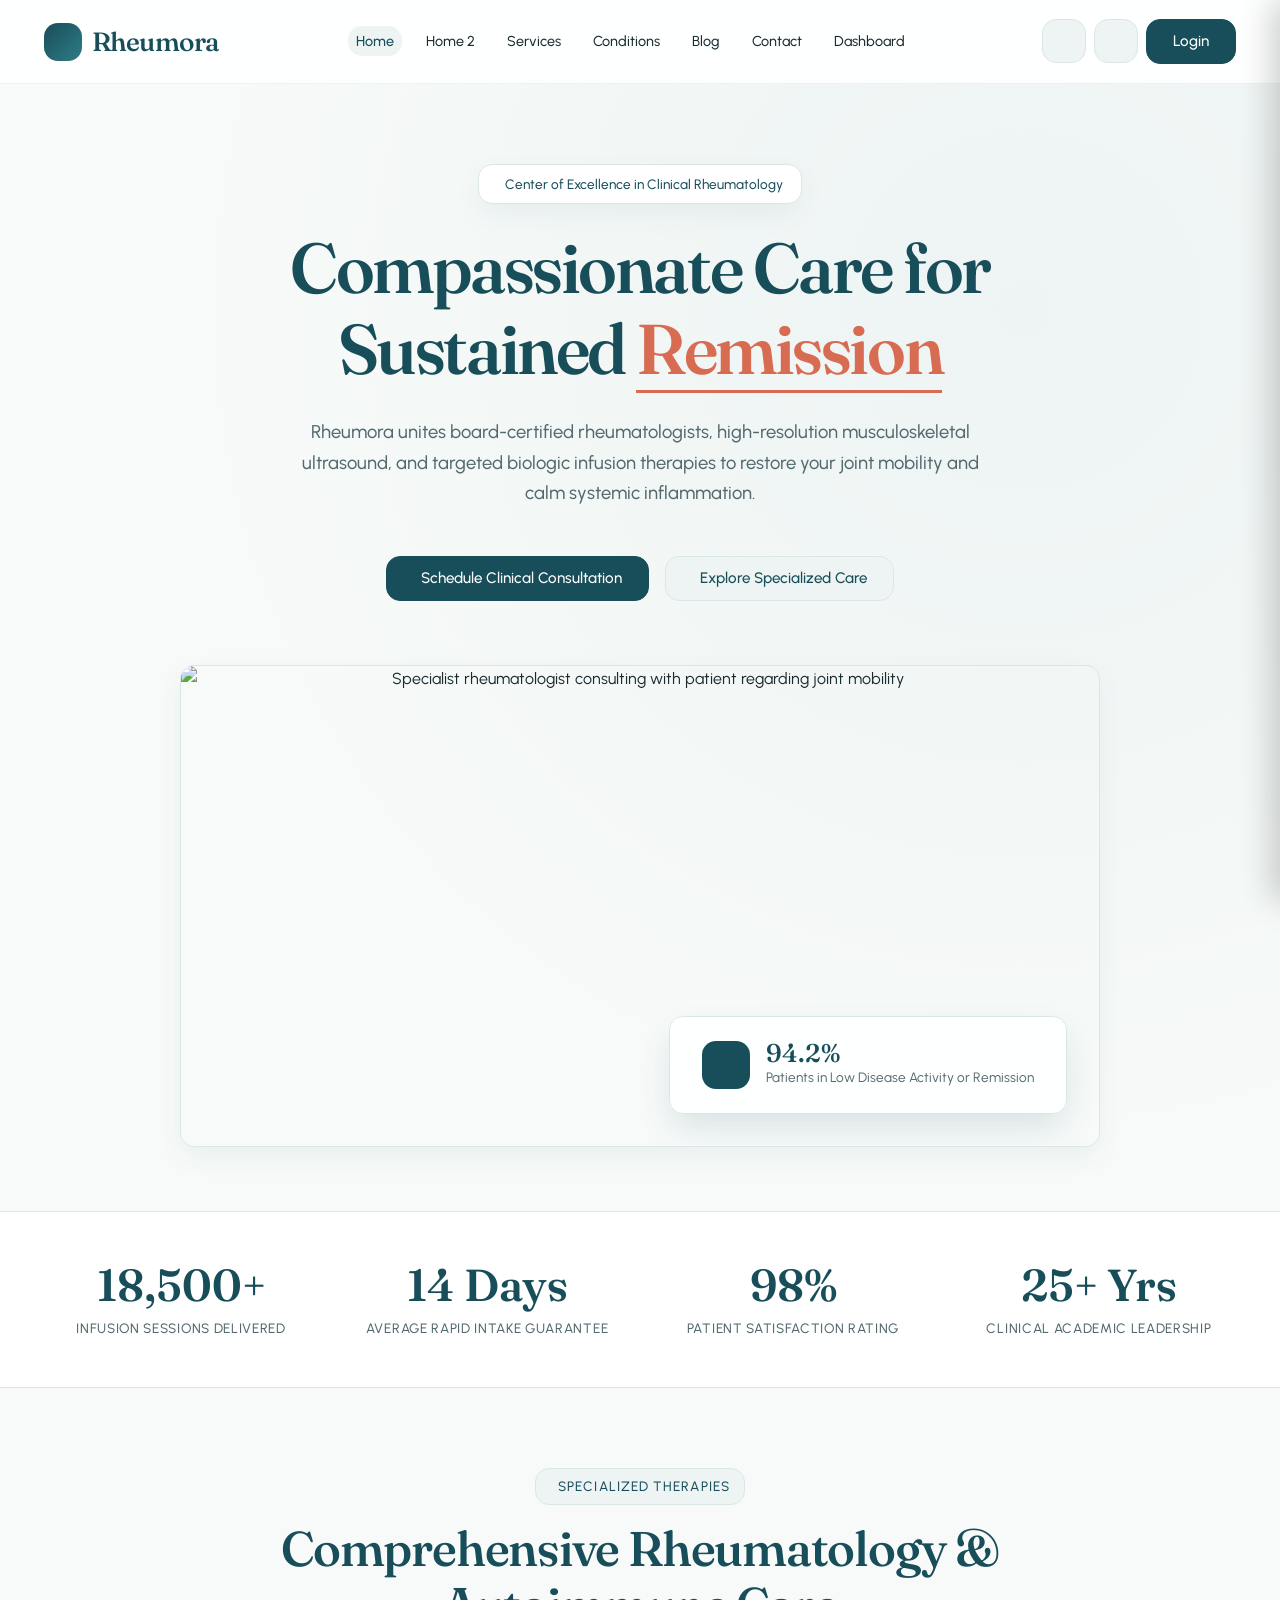
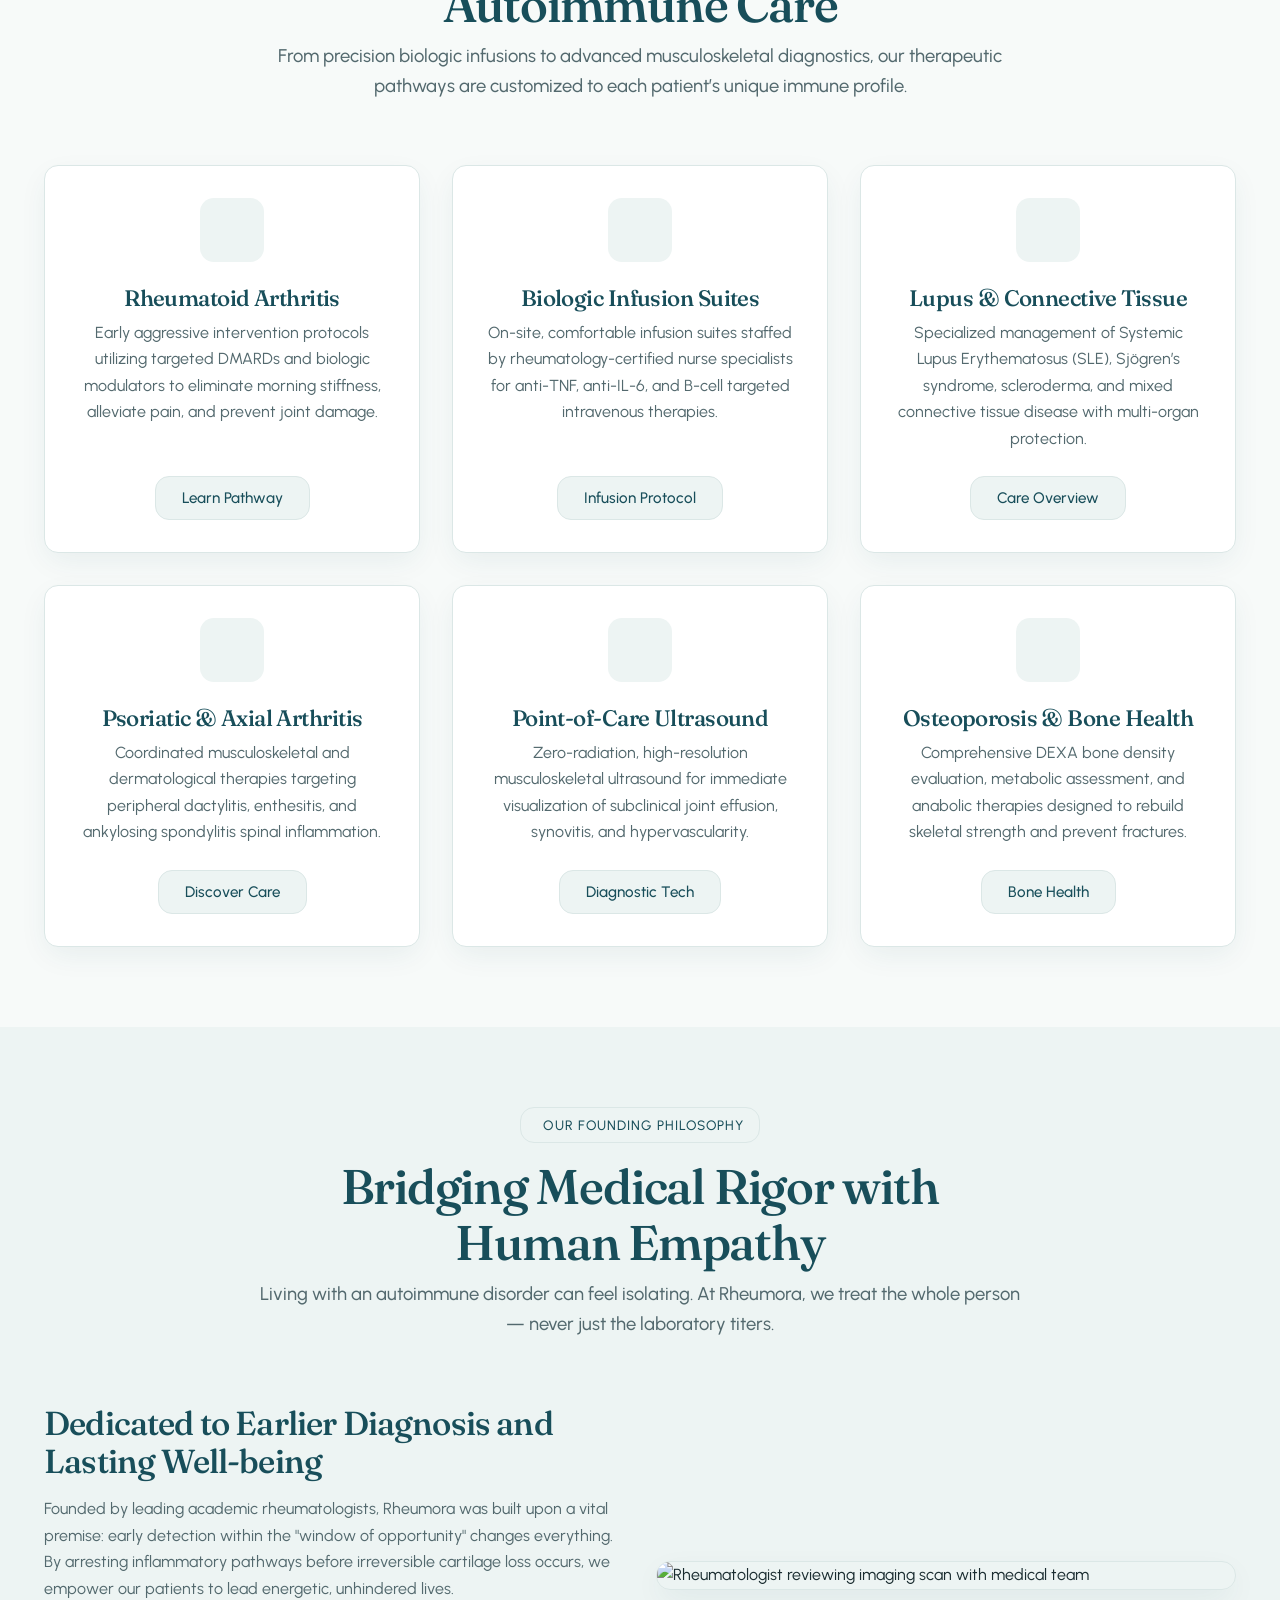
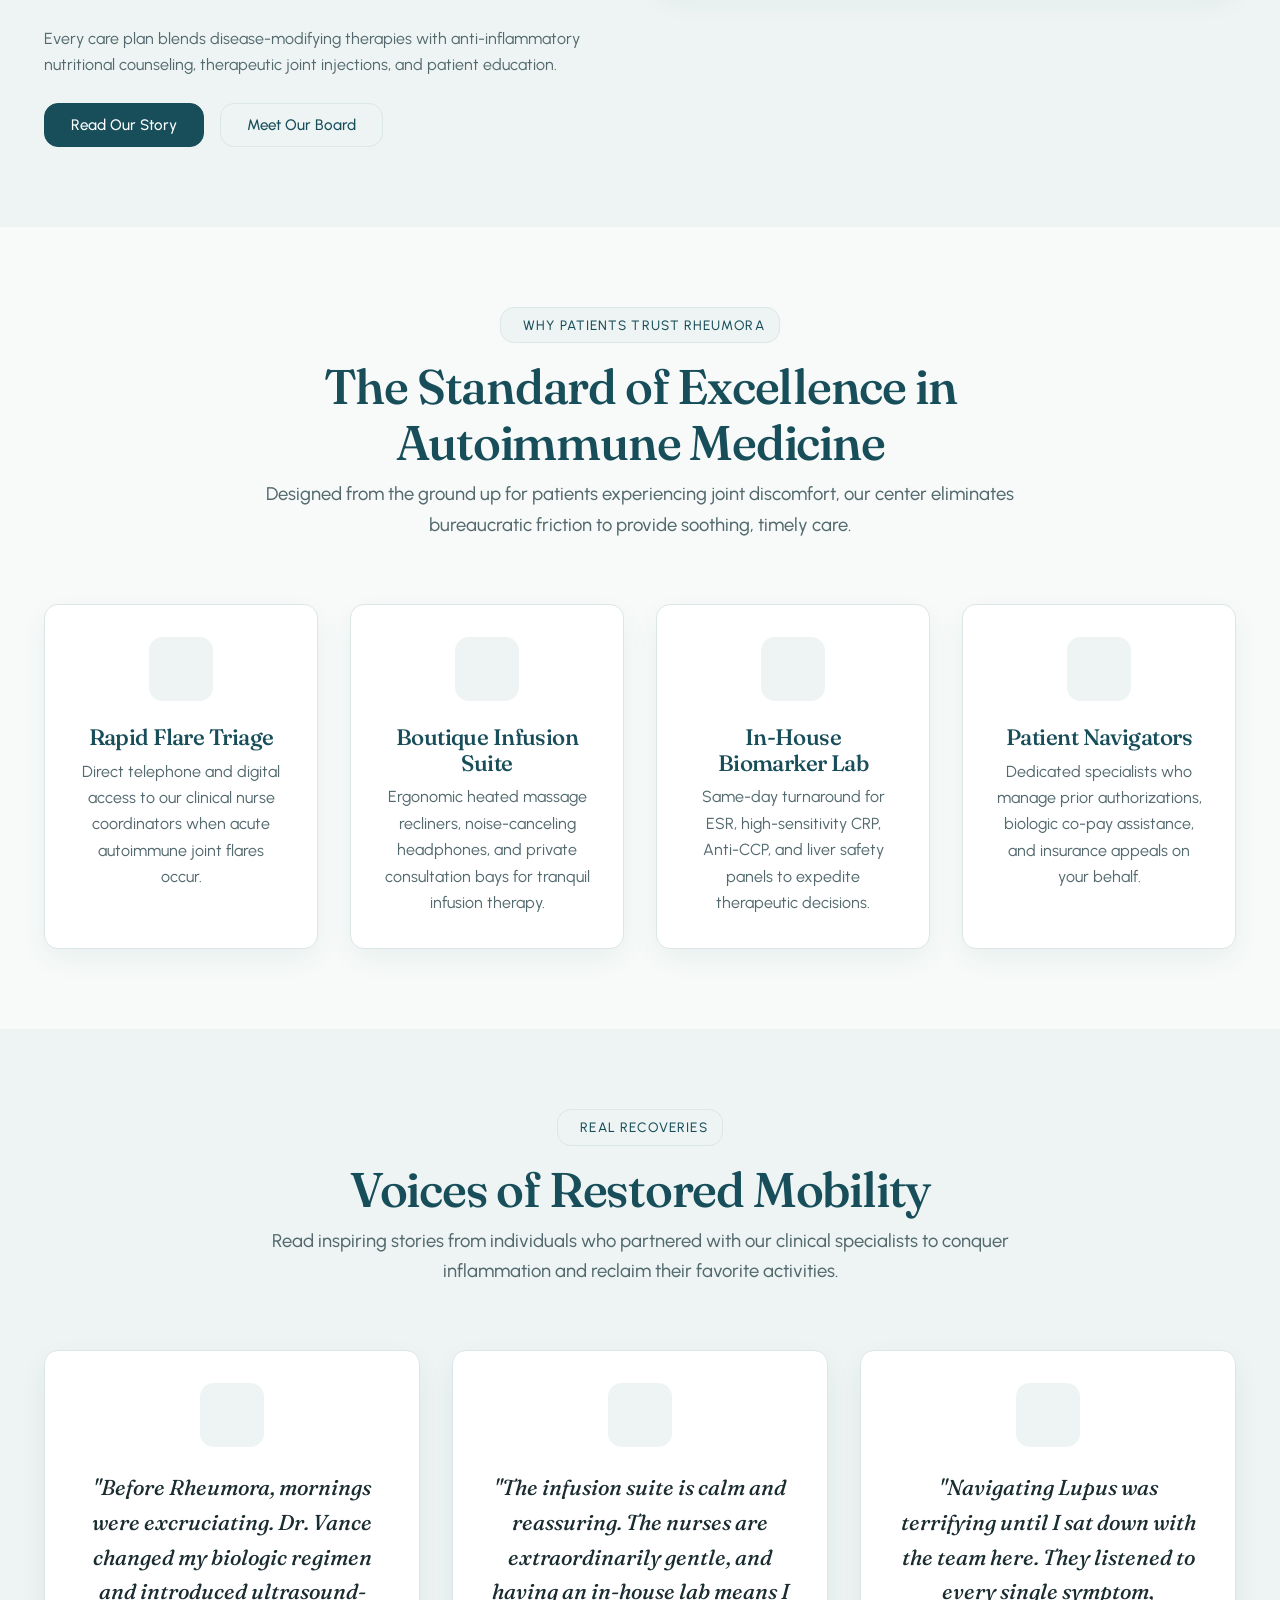
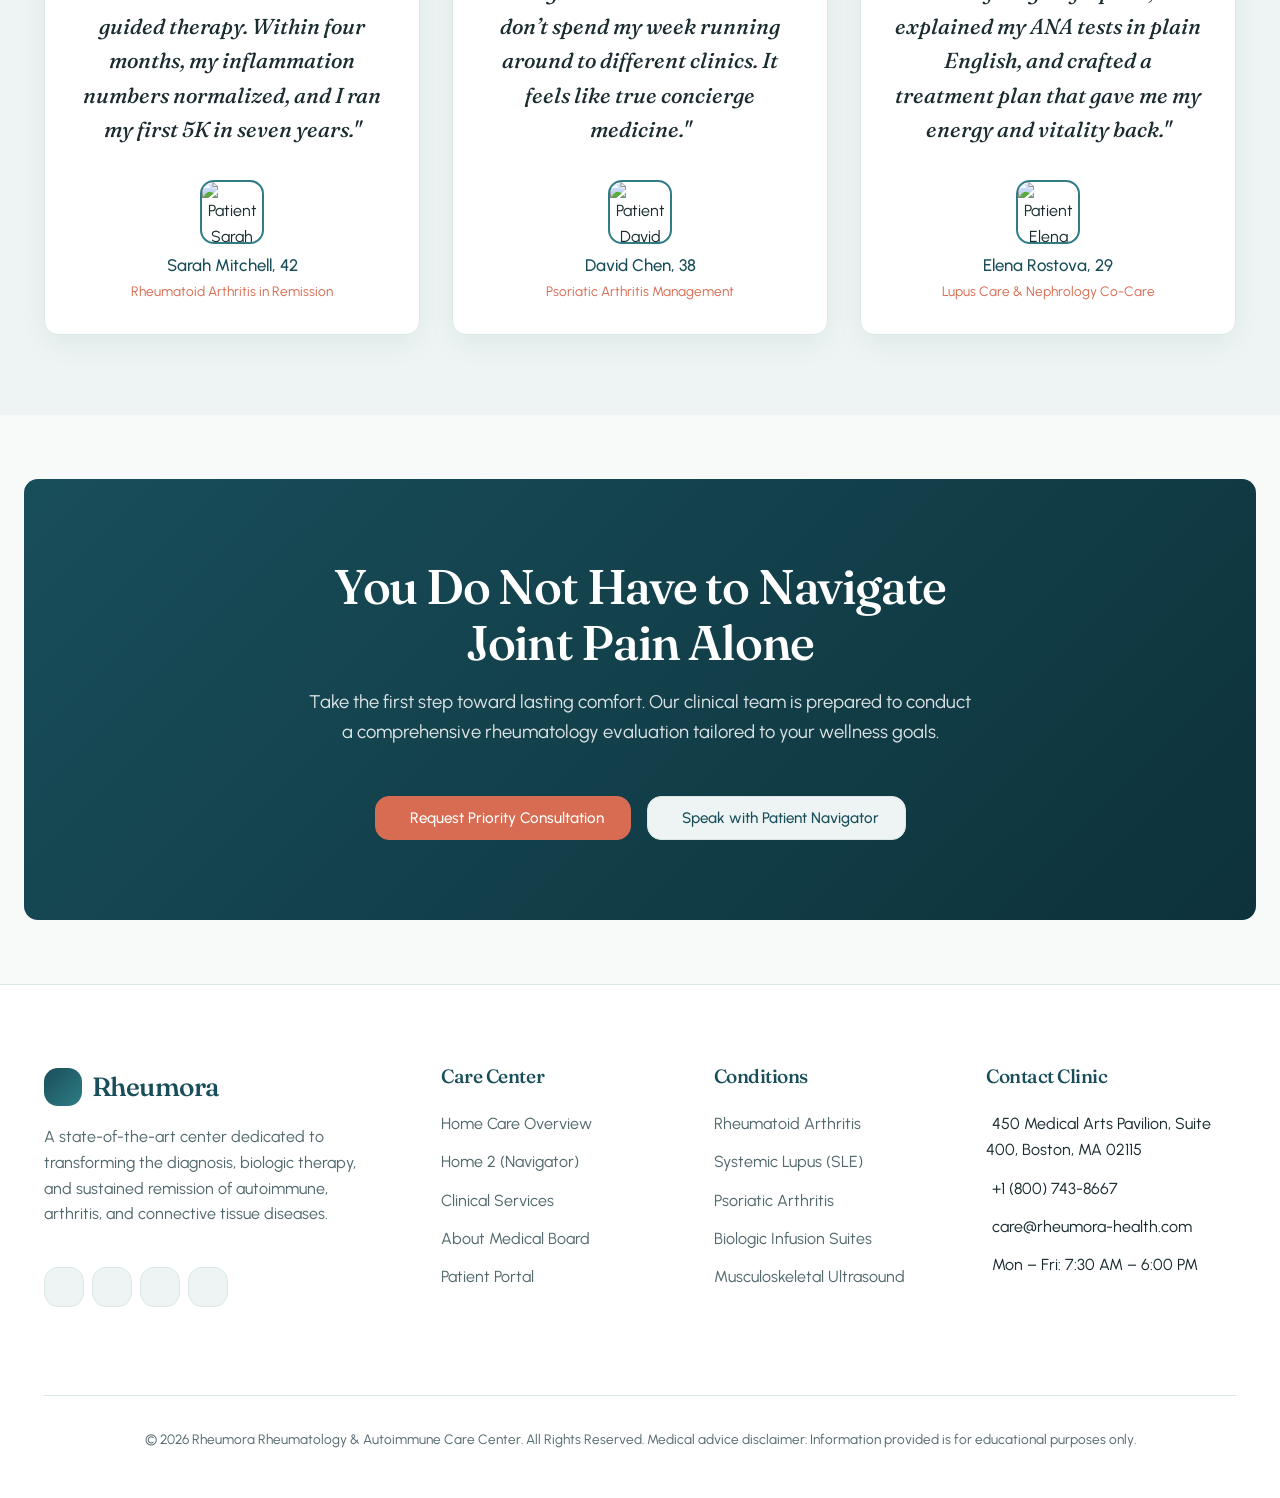
==== index.html @ 8ddf69ea "feat: complete Rheumora Rheumatology & Autoimmune Care Center healthcare website with responsive des" ====
<!DOCTYPE html>
<html lang="en" dir="ltr">
<head>
  <meta charset="UTF-8">
  <meta name="viewport" content="width=device-width, initial-scale=1.0">
  <title>Rheumora — Rheumatology & Autoimmune Care Center</title>
  <meta name="description" content="Rheumora is a premier Rheumatology and Autoimmune Care Center delivering state-of-the-art biologic therapies, early arthritis diagnostics, and compassionate patient care.">
  
  <!-- Favicon / Brand Symbol -->
  <link rel="icon" type="image/svg+xml" href="data:image/svg+xml,<svg xmlns='http://www.w3.org/2000/svg' viewBox='0 0 24 24' fill='%23184e5a'><path d='M12 2a10 10 0 1 0 10 10A10 10 0 0 0 12 2zm1 14h-2v-3H8v-2h3V8h2v3h3v2h-3z'/></svg>">

  <!-- Phosphor Icons CDN -->
  <link rel="stylesheet" href="https://unpkg.com/@phosphor-icons/web@2.1.1/src/regular/style.css">

  <!-- Core Stylesheet & RTL Stylesheet -->
  <link rel="stylesheet" href="assets/css/style.css">
  <link rel="stylesheet" href="assets/css/rtl.css">

  <!-- JSON-LD Structured Data for Healthcare Clinic -->
  <script type="application/ld+json">
  {
    "@context": "https://schema.org",
    "@type": "MedicalClinic",
    "name": "Rheumora Rheumatology & Autoimmune Care Center",
    "image": "https://images.unsplash.com/photo-1519494026892-80bbd2d6fd0d?auto=format&fit=crop&w=1200&q=80",
    "medicalSpecialty": "Rheumatology",
    "description": "Specialized clinical diagnosis and targeted biologic treatments for rheumatoid arthritis, lupus, spondyloarthritis, and autoimmune connective tissue disorders.",
    "telephone": "+1-800-743-8667",
    "address": {
      "@type": "PostalAddress",
      "streetAddress": "450 Medical Arts Pavilion, Suite 400",
      "addressLocality": "Boston",
      "addressRegion": "MA",
      "postalCode": "02115",
      "addressCountry": "US"
    }
  }
  </script>
</head>
<body>

  <!-- ========================================================================
       SITE HEADER / NAVBAR (Step 4 & Step 6)
       > 1024px: Full horizontal navbar | ≤ 1024px: Hamburger + Slide Drawer
       ======================================================================== -->
  <header class="site-header" id="siteHeader">
    <div class="header-container">
      
      <!-- Brand Logo Left -->
      <a href="index.html" class="logo" aria-label="Rheumora Homepage">
        <span class="logo-symbol"><i class="ph ph-heartbeat"></i></span>
        <span>Rheumora</span>
      </a>

      <!-- Desktop Nav Menu (> 1024px) -->
      <nav aria-label="Main Navigation">
        <ul class="nav-menu">
          <li><a href="index.html" class="nav-link active">Home</a></li>
          <li><a href="home2.html" class="nav-link">Home 2</a></li>
          <li><a href="services.html" class="nav-link">Services</a></li>
          <li><a href="services.html#conditions" class="nav-link">Conditions</a></li>
          <li><a href="blog.html" class="nav-link">Blog</a></li>
          <li><a href="contact.html" class="nav-link">Contact</a></li>
          <li><a href="dashboard.html" class="nav-link">Dashboard</a></li>
        </ul>
      </nav>

      <!-- Header Actions Right -->
      <div class="header-actions">
        <!-- RTL Toggle Button (Icon Only: ⇆) -->
        <button type="button" class="btn-icon-square rtl-toggle-btn" aria-label="Toggle text direction" title="Toggle RTL layout">
          <i class="ph ph-arrows-left-right"></i>
        </button>

        <!-- Theme Toggle Button (Desktop: visible in header) -->
        <button type="button" class="btn-icon-square theme-toggle-btn" id="desktopThemeToggle" aria-label="Switch theme mode" title="Toggle Dark/Light mode">
          <i class="ph ph-moon"></i>
        </button>

        <!-- Login Button (Step 4: labeled exactly "Login") -->
        <a href="login.html" class="btn btn-primary">Login</a>

        <!-- Hamburger Trigger (Shown at ≤ 1024px) -->
        <button type="button" class="hamburger-btn" id="hamburgerBtn" aria-label="Open mobile navigation menu">
          <i class="ph ph-list"></i>
        </button>
      </div>

    </div>
  </header>

  <!-- Mobile Drawer Backdrop -->
  <div class="drawer-backdrop" id="drawerBackdrop" aria-hidden="true"></div>

  <!-- Mobile Slide Drawer (≤ 1024px) -->
  <aside class="mobile-drawer" id="mobileDrawer" aria-label="Mobile Navigation">
    <div class="drawer-header">
      <a href="index.html" class="logo">
        <span class="logo-symbol"><i class="ph ph-heartbeat"></i></span>
        <span>Rheumora</span>
      </a>
      <button type="button" class="drawer-close-btn" id="drawerCloseBtn" aria-label="Close menu">
        <i class="ph ph-x"></i>
      </button>
    </div>

    <ul class="drawer-nav">
      <li><a href="index.html" class="drawer-link active"><i class="ph ph-house" style="margin-inline-end: 10px;"></i> Home</a></li>
      <li><a href="home2.html" class="drawer-link"><i class="ph ph-browsers" style="margin-inline-end: 10px;"></i> Home 2</a></li>
      <li><a href="services.html" class="drawer-link"><i class="ph ph-first-aid" style="margin-inline-end: 10px;"></i> Services</a></li>
      <li><a href="about.html" class="drawer-link"><i class="ph ph-info" style="margin-inline-end: 10px;"></i> About Us</a></li>
      <li><a href="services.html#conditions" class="drawer-link"><i class="ph ph-dna" style="margin-inline-end: 10px;"></i> Conditions</a></li>
      <li><a href="blog.html" class="drawer-link"><i class="ph ph-article" style="margin-inline-end: 10px;"></i> Blog</a></li>
      <li><a href="contact.html" class="drawer-link"><i class="ph ph-envelope-simple" style="margin-inline-end: 10px;"></i> Contact</a></li>
      <li><a href="dashboard.html" class="drawer-link"><i class="ph ph-user-circle" style="margin-inline-end: 10px;"></i> Dashboard</a></li>
    </ul>

    <div class="drawer-actions">
      <div class="drawer-utility-row">
        <!-- RTL Toggle inside drawer -->
        <button type="button" class="btn-icon-square rtl-toggle-btn" aria-label="Toggle text direction">
          <i class="ph ph-arrows-left-right"></i>
        </button>

        <!-- Theme Toggle inside drawer (Step 6) -->
        <button type="button" class="btn-icon-square theme-toggle-btn" aria-label="Switch theme mode">
          <i class="ph ph-moon"></i>
        </button>
      </div>

      <a href="login.html" class="btn btn-primary" style="width: 100%;">Login</a>
    </div>
  </aside>

  <!-- ========================================================================
       MAIN CONTENT
       ======================================================================== -->
  <main id="mainContent">

    <!-- 1. HERO SECTION (Step 11: Typewriter Animation & Staggered Reveal) -->
    <section class="hero" id="homeHero">
      <div class="container">
        <div class="hero-content">
          
          <div class="hero-badge">
            <i class="ph ph-shield-plus"></i>
            <span>Center of Excellence in Clinical Rheumatology</span>
          </div>

          <h1 class="hero-title">
            Compassionate Care for Sustained <span class="typewriter-word">Remission</span>
          </h1>

          <p class="hero-lead">
            Rheumora unites board-certified rheumatologists, high-resolution musculoskeletal ultrasound, and targeted biologic infusion therapies to restore your joint mobility and calm systemic inflammation.
          </p>

          <div class="hero-actions">
            <a href="contact.html" class="btn btn-primary">
              <i class="ph ph-calendar-check"></i> Schedule Clinical Consultation
            </a>
            <a href="services.html" class="btn btn-secondary">
              <i class="ph ph-stethoscope"></i> Explore Specialized Care
            </a>
          </div>

          <!-- Hero Image with Floating Stat Badge -->
          <div class="hero-image-wrapper">
            <img src="https://images.unsplash.com/photo-1629909613654-28e377c37b09?auto=format&fit=crop&w=1200&q=80" alt="Specialist rheumatologist consulting with patient regarding joint mobility" loading="eager">
            
            <div class="floating-stat-card">
              <div class="stat-icon"><i class="ph ph-sparkle"></i></div>
              <div>
                <div class="stat-number">94.2%</div>
                <div class="stat-label">Patients in Low Disease Activity or Remission</div>
              </div>
            </div>
          </div>

        </div>
      </div>
    </section>

    <!-- STATS STRIP -->
    <section class="stats-strip" aria-label="Clinical Statistics">
      <div class="container">
        <div class="stats-grid">
          <div class="stat-item">
            <span class="stat-item-num">18,500+</span>
            <span class="stat-item-label">Infusion Sessions Delivered</span>
          </div>
          <div class="stat-item">
            <span class="stat-item-num">14 Days</span>
            <span class="stat-item-label">Average Rapid Intake Guarantee</span>
          </div>
          <div class="stat-item">
            <span class="stat-item-num">98%</span>
            <span class="stat-item-label">Patient Satisfaction Rating</span>
          </div>
          <div class="stat-item">
            <span class="stat-item-num">25+ Yrs</span>
            <span class="stat-item-label">Clinical Academic Leadership</span>
          </div>
        </div>
      </div>
    </section>

    <!-- 2. SERVICES SECTION (Card Grid - Step 3 & Step 9.1) -->
    <section class="section" id="careSpecialties">
      <div class="container">
        
        <div class="section-header">
          <span class="section-badge"><i class="ph ph-stethoscope"></i> Specialized Therapies</span>
          <h2 class="section-title">Comprehensive Rheumatology & Autoimmune Care</h2>
          <p class="section-subtitle">
            From precision biologic infusions to advanced musculoskeletal diagnostics, our therapeutic pathways are customized to each patient’s unique immune profile.
          </p>
        </div>

        <div class="grid grid-3">
          
          <!-- Card 1 -->
          <article class="service-card">
            <div class="card-icon"><i class="ph ph-hand-heart"></i></div>
            <h3 class="card-title">Rheumatoid Arthritis</h3>
            <p class="card-text">
              Early aggressive intervention protocols utilizing targeted DMARDs and biologic modulators to eliminate morning stiffness, alleviate pain, and prevent joint damage.
            </p>
            <a href="services.html#ra" class="btn btn-secondary">Learn Pathway</a>
          </article>

          <!-- Card 2 -->
          <article class="service-card">
            <div class="card-icon"><i class="ph ph-drop"></i></div>
            <h3 class="card-title">Biologic Infusion Suites</h3>
            <p class="card-text">
              On-site, comfortable infusion suites staffed by rheumatology-certified nurse specialists for anti-TNF, anti-IL-6, and B-cell targeted intravenous therapies.
            </p>
            <a href="services.html#infusion" class="btn btn-secondary">Infusion Protocol</a>
          </article>

          <!-- Card 3 -->
          <article class="service-card">
            <div class="card-icon"><i class="ph ph-butterfly"></i></div>
            <h3 class="card-title">Lupus & Connective Tissue</h3>
            <p class="card-text">
              Specialized management of Systemic Lupus Erythematosus (SLE), Sjögren’s syndrome, scleroderma, and mixed connective tissue disease with multi-organ protection.
            </p>
            <a href="services.html#lupus" class="btn btn-secondary">Care Overview</a>
          </article>

          <!-- Card 4 -->
          <article class="service-card">
            <div class="card-icon"><i class="ph ph-path"></i></div>
            <h3 class="card-title">Psoriatic & Axial Arthritis</h3>
            <p class="card-text">
              Coordinated musculoskeletal and dermatological therapies targeting peripheral dactylitis, enthesitis, and ankylosing spondylitis spinal inflammation.
            </p>
            <a href="services.html#psa" class="btn btn-secondary">Discover Care</a>
          </article>

          <!-- Card 5 -->
          <article class="service-card">
            <div class="card-icon"><i class="ph ph-activity"></i></div>
            <h3 class="card-title">Point-of-Care Ultrasound</h3>
            <p class="card-text">
              Zero-radiation, high-resolution musculoskeletal ultrasound for immediate visualization of subclinical joint effusion, synovitis, and hypervascularity.
            </p>
            <a href="services.html#ultrasound" class="btn btn-secondary">Diagnostic Tech</a>
          </article>

          <!-- Card 6 -->
          <article class="service-card">
            <div class="card-icon"><i class="ph ph-shield-check"></i></div>
            <h3 class="card-title">Osteoporosis & Bone Health</h3>
            <p class="card-text">
              Comprehensive DEXA bone density evaluation, metabolic assessment, and anabolic therapies designed to rebuild skeletal strength and prevent fractures.
            </p>
            <a href="services.html#osteoporosis" class="btn btn-secondary">Bone Health</a>
          </article>

        </div>

      </div>
    </section>

    <!-- 3. ABOUT SECTION (Story + Visuals) -->
    <section class="section section-alt" id="centerStory">
      <div class="container">
        
        <div class="section-header">
          <span class="section-badge"><i class="ph ph-buildings"></i> Our Founding Philosophy</span>
          <h2 class="section-title">Bridging Medical Rigor with Human Empathy</h2>
          <p class="section-subtitle">
            Living with an autoimmune disorder can feel isolating. At Rheumora, we treat the whole person — never just the laboratory titers.
          </p>
        </div>

        <div class="grid grid-2" style="align-items: center;">
          <div class="story-text-col">
            <h3 style="margin-bottom: 16px;">Dedicated to Earlier Diagnosis and Lasting Well-being</h3>
            <p>
              Founded by leading academic rheumatologists, Rheumora was built upon a vital premise: early detection within the "window of opportunity" changes everything. By arresting inflammatory pathways before irreversible cartilage loss occurs, we empower our patients to lead energetic, unhindered lives.
            </p>
            <p>
              Every care plan blends disease-modifying therapies with anti-inflammatory nutritional counseling, therapeutic joint injections, and patient education.
            </p>

            <div class="story-actions" style="display: flex; gap: 16px; margin-top: 24px; flex-wrap: wrap;">
              <a href="about.html" class="btn btn-primary">Read Our Story</a>
              <a href="contact.html" class="btn btn-secondary">Meet Our Board</a>
            </div>
          </div>

          <div style="border-radius: var(--radius-global); overflow: hidden; box-shadow: var(--shadow-global); border: 1px solid var(--color-border);">
            <img src="https://images.unsplash.com/photo-1579684385127-1ef15d508118?auto=format&fit=crop&w=800&q=80" alt="Rheumatologist reviewing imaging scan with medical team" loading="lazy">
          </div>
        </div>

      </div>
    </section>

    <!-- 4. FEATURES & CLINICAL HIGHLIGHTS -->
    <section class="section" id="clinicalHighlights">
      <div class="container">
        
        <div class="section-header">
          <span class="section-badge"><i class="ph ph-check-circle"></i> Why Patients Trust Rheumora</span>
          <h2 class="section-title">The Standard of Excellence in Autoimmune Medicine</h2>
          <p class="section-subtitle">
            Designed from the ground up for patients experiencing joint discomfort, our center eliminates bureaucratic friction to provide soothing, timely care.
          </p>
        </div>

        <div class="grid grid-4">
          
          <div class="feature-card">
            <div class="card-icon"><i class="ph ph-clock-countdown"></i></div>
            <h3 class="card-title">Rapid Flare Triage</h3>
            <p class="card-text">Direct telephone and digital access to our clinical nurse coordinators when acute autoimmune joint flares occur.</p>
          </div>

          <div class="feature-card">
            <div class="card-icon"><i class="ph ph-armchair"></i></div>
            <h3 class="card-title">Boutique Infusion Suite</h3>
            <p class="card-text">Ergonomic heated massage recliners, noise-canceling headphones, and private consultation bays for tranquil infusion therapy.</p>
          </div>

          <div class="feature-card">
            <div class="card-icon"><i class="ph ph-flask"></i></div>
            <h3 class="card-title">In-House Biomarker Lab</h3>
            <p class="card-text">Same-day turnaround for ESR, high-sensitivity CRP, Anti-CCP, and liver safety panels to expedite therapeutic decisions.</p>
          </div>

          <div class="feature-card">
            <div class="card-icon"><i class="ph ph-users-three"></i></div>
            <h3 class="card-title">Patient Navigators</h3>
            <p class="card-text">Dedicated specialists who manage prior authorizations, biologic co-pay assistance, and insurance appeals on your behalf.</p>
          </div>

        </div>

      </div>
    </section>

    <!-- 5. TESTIMONIALS SECTION (Patient Remission Journeys) -->
    <section class="section section-alt" id="patientStories">
      <div class="container">
        
        <div class="section-header">
          <span class="section-badge"><i class="ph ph-chat-teardrop-text"></i> Real Recoveries</span>
          <h2 class="section-title">Voices of Restored Mobility</h2>
          <p class="section-subtitle">
            Read inspiring stories from individuals who partnered with our clinical specialists to conquer inflammation and reclaim their favorite activities.
          </p>
        </div>

        <div class="grid grid-3">
          
          <div class="testimonial-card">
            <div class="card-icon"><i class="ph ph-quotes"></i></div>
            <p class="testimonial-quote">
              "Before Rheumora, mornings were excruciating. Dr. Vance changed my biologic regimen and introduced ultrasound-guided therapy. Within four months, my inflammation numbers normalized, and I ran my first 5K in seven years."
            </p>
            <div class="testimonial-author">
              <img src="https://images.unsplash.com/photo-1544005313-94ddf0286df2?auto=format&fit=crop&w=150&q=80" alt="Patient Sarah Mitchell" class="testimonial-avatar" loading="lazy">
              <div class="testimonial-name">Sarah Mitchell, 42</div>
              <div class="testimonial-condition">Rheumatoid Arthritis in Remission</div>
            </div>
          </div>

          <div class="testimonial-card">
            <div class="card-icon"><i class="ph ph-quotes"></i></div>
            <p class="testimonial-quote">
              "The infusion suite is calm and reassuring. The nurses are extraordinarily gentle, and having an in-house lab means I don’t spend my week running around to different clinics. It feels like true concierge medicine."
            </p>
            <div class="testimonial-author">
              <img src="https://images.unsplash.com/photo-1507003211169-0a1dd7228f2d?auto=format&fit=crop&w=150&q=80" alt="Patient David Chen" class="testimonial-avatar" loading="lazy">
              <div class="testimonial-name">David Chen, 38</div>
              <div class="testimonial-condition">Psoriatic Arthritis Management</div>
            </div>
          </div>

          <div class="testimonial-card">
            <div class="card-icon"><i class="ph ph-quotes"></i></div>
            <p class="testimonial-quote">
              "Navigating Lupus was terrifying until I sat down with the team here. They listened to every single symptom, explained my ANA tests in plain English, and crafted a treatment plan that gave me my energy and vitality back."
            </p>
            <div class="testimonial-author">
              <img src="https://images.unsplash.com/photo-1573496359142-b8d87734a5a2?auto=format&fit=crop&w=150&q=80" alt="Patient Elena Rostova" class="testimonial-avatar" loading="lazy">
              <div class="testimonial-name">Elena Rostova, 29</div>
              <div class="testimonial-condition">Lupus Care & Nephrology Co-Care</div>
            </div>
          </div>

        </div>

      </div>
    </section>

    <!-- 6. FULL-WIDTH REASSURANCE CTA -->
    <section class="cta-section">
      <div class="cta-content">
        <h2>You Do Not Have to Navigate Joint Pain Alone</h2>
        <p>
          Take the first step toward lasting comfort. Our clinical team is prepared to conduct a comprehensive rheumatology evaluation tailored to your wellness goals.
        </p>
        <div class="cta-actions">
          <a href="contact.html" class="btn btn-accent">
            <i class="ph ph-calendar-plus"></i> Request Priority Consultation
          </a>
          <a href="services.html" class="btn btn-secondary">
            <i class="ph ph-phone-call"></i> Speak with Patient Navigator
          </a>
        </div>
      </div>
    </section>

  </main>

  <!-- ========================================================================
       FOOTER (Step 10: Multi-column >1024px | Stacked 768-1024 | Center <768)
       ======================================================================== -->
  <footer class="site-footer" id="siteFooter">
    <div class="container">
      <div class="footer-grid">
        
        <!-- Col 1: Brand & Philosophy -->
        <div class="footer-col footer-brand">
          <a href="index.html" class="logo" style="margin-bottom: 16px;">
            <span class="logo-symbol"><i class="ph ph-heartbeat"></i></span>
            <span>Rheumora</span>
          </a>
          <p class="footer-desc">
            A state-of-the-art center dedicated to transforming the diagnosis, biologic therapy, and sustained remission of autoimmune, arthritis, and connective tissue diseases.
          </p>
          <div class="footer-social-row">
            <a href="https://linkedin.com" target="_blank" rel="noopener noreferrer" class="social-link" aria-label="LinkedIn"><i class="ph ph-linkedin-logo"></i></a>
            <a href="https://twitter.com" target="_blank" rel="noopener noreferrer" class="social-link" aria-label="Twitter"><i class="ph ph-twitter-logo"></i></a>
            <a href="https://facebook.com" target="_blank" rel="noopener noreferrer" class="social-link" aria-label="Facebook"><i class="ph ph-facebook-logo"></i></a>
            <a href="https://instagram.com" target="_blank" rel="noopener noreferrer" class="social-link" aria-label="Instagram"><i class="ph ph-instagram-logo"></i></a>
          </div>
        </div>

        <!-- Col 2: Navigation Links -->
        <div class="footer-col">
          <h4 class="footer-heading">Care Center</h4>
          <ul class="footer-links">
            <li><a href="index.html">Home Care Overview</a></li>
            <li><a href="home2.html">Home 2 (Navigator)</a></li>
            <li><a href="services.html">Clinical Services</a></li>
            <li><a href="about.html">About Medical Board</a></li>
            <li><a href="dashboard.html">Patient Portal</a></li>
          </ul>
        </div>

        <!-- Col 3: Clinical Specializations -->
        <div class="footer-col">
          <h4 class="footer-heading">Conditions</h4>
          <ul class="footer-links">
            <li><a href="services.html#ra">Rheumatoid Arthritis</a></li>
            <li><a href="services.html#lupus">Systemic Lupus (SLE)</a></li>
            <li><a href="services.html#psa">Psoriatic Arthritis</a></li>
            <li><a href="services.html#infusion">Biologic Infusion Suites</a></li>
            <li><a href="services.html#ultrasound">Musculoskeletal Ultrasound</a></li>
          </ul>
        </div>

        <!-- Col 4: Contact Details & Emergency -->
        <div class="footer-col">
          <h4 class="footer-heading">Contact Clinic</h4>
          <ul class="footer-links">
            <li><i class="ph ph-map-pin" style="margin-inline-end: 6px;"></i> 450 Medical Arts Pavilion, Suite 400, Boston, MA 02115</li>
            <li><i class="ph ph-phone" style="margin-inline-end: 6px;"></i> +1 (800) 743-8667</li>
            <li><i class="ph ph-envelope" style="margin-inline-end: 6px;"></i> care@rheumora-health.com</li>
            <li><i class="ph ph-clock" style="margin-inline-end: 6px;"></i> Mon – Fri: 7:30 AM – 6:00 PM</li>
          </ul>
        </div>

      </div>

      <div class="footer-bottom">
        <p class="footer-copyright">
          &copy; 2026 Rheumora Rheumatology & Autoimmune Care Center. All Rights Reserved. Medical advice disclaimer: Information provided is for educational purposes only.
        </p>
      </div>
    </div>
  </footer>

  <!-- Scripts -->
  <script src="assets/js/main.js"></script>
</body>
</html>
---- assets/css/style.css ----
/* ==========================================================================
   RHEUMORA — RHEUMATOLOGY & AUTOIMMUNE CARE CENTER
   Comprehensive Design System & Core Stylesheet
   ========================================================================== */

@import url('https://fonts.googleapis.com/css2?family=Fraunces:ital,opsz,wght@0,9..144,400;0,9..144,500;0,9..144,520;0,9..144,540;0,9..144,580;1,9..144,400&family=Urbanist:ital,wght@0,400;0,420;0,450;0,460;0,470;0,500;0,510;0,520;0,540;0,580;1,400&display=swap');

/* --------------------------------------------------------------------------
   1. DESIGN TOKENS & CSS VARIABLES
   -------------------------------------------------------------------------- */
:root {
  /* Three Main Brand Colors */
  --color-primary: #184e5a;      /* Deep Healing Teal / Slate */
  --color-secondary: #2f7c85;    /* Luminous Sea Sage */
  --color-accent: #d86c52;       /* Warm Radiant Amber / Coral */

  /* Neutral Surface & Typography Tokens (Light Theme) */
  --color-bg: #f7faf9;
  --color-surface: #ffffff;
  --color-surface-soft: #edf4f3;
  --color-text: #1a2c30;
  --color-text-muted: #53696e;
  --color-border: #dbe7e6;
  --color-border-light: #edf2f1;
  --color-card-bg: #ffffff;
  --color-header-bg: rgba(255, 255, 255, 0.88);
  --color-drawer-bg: #ffffff;
  --color-overlay: rgba(14, 38, 44, 0.45);
  
  /* Status Colors */
  --color-error: #c93b2b;
  --color-success: #2e8b57;
  --color-warning: #d9822b;
  --color-info: #2f7c85;

  /* Global Unit Scale & Shape */
  --radius-global: 14px;
  --shadow-global: 0 10px 30px -4px rgba(24, 78, 90, 0.08);
  --shadow-hover: 0 16px 36px -4px rgba(24, 78, 90, 0.14);
  --transition-smooth: all 0.3s cubic-bezier(0.16, 1, 0.3, 1);

  /* Typography Families */
  --font-heading: 'Fraunces', Georgia, serif;
  --font-body: 'Urbanist', -apple-system, BlinkMacSystemFont, 'Segoe UI', sans-serif;

  /* Typography Weights (Max weight 580 - never 600+) */
  --weight-h1: 580;
  --weight-h2: 540;
  --weight-h3: 520;
  --weight-h4: 500;
  --weight-body: 420;
  --weight-lead: 460;
  --weight-btn: 510;
  --weight-label: 470;
  --weight-caption: 400;
  --weight-bold-inline: 500;

  /* Typography Sizes */
  --size-h1: clamp(2.8rem, 5.5vw, 4.8rem);
  --size-h2: clamp(2.2rem, 3.8vw, 3.2rem);
  --size-h3: clamp(1.6rem, 2.6vw, 2.25rem);
  --size-h4: 1.4rem;
  --size-body: 1rem;
  --size-lead: 1.15rem;
  --size-btn: 0.95rem;
  --size-label: 0.95rem;
  --size-caption: 0.85rem;

  /* Spacing Scale (8px base) */
  --space-2xs: 4px;
  --space-xs: 8px;
  --space-sm: 16px;
  --space-md: 24px;
  --space-lg: 32px;
  --space-xl: 48px;
  --space-2xl: 64px;
  --space-3xl: 80px;

  /* Container */
  --container-max: 1240px;
  --header-height: 84px;
}

/* --------------------------------------------------------------------------
   2. DARK THEME OVERRIDES ([data-theme="dark"])
   -------------------------------------------------------------------------- */
[data-theme="dark"] {
  --color-bg: #0b181b;
  --color-surface: #122327;
  --color-surface-soft: #182e34;
  --color-text: #eaf1f1;
  --color-text-muted: #95acb1;
  --color-border: #1e3a41;
  --color-border-light: #162c31;
  --color-card-bg: #122327;
  --color-header-bg: rgba(18, 35, 39, 0.88);
  --color-drawer-bg: #102024;
  --color-overlay: rgba(0, 0, 0, 0.7);
  --shadow-global: 0 12px 36px -4px rgba(0, 0, 0, 0.45);
  --shadow-hover: 0 18px 40px -4px rgba(0, 0, 0, 0.6);
}

/* --------------------------------------------------------------------------
   3. CSS RESET & BASE STYLES
   -------------------------------------------------------------------------- */
*, *::before, *::after {
  box-sizing: border-box;
  margin: 0;
  padding: 0;
}

html {
  font-size: 16px;
  scroll-behavior: smooth;
  -webkit-text-size-adjust: 100%;
}

body {
  font-family: var(--font-body);
  font-weight: var(--weight-body);
  font-size: var(--size-body);
  line-height: 1.65;
  color: var(--color-text);
  background-color: var(--color-bg);
  transition: background-color 0.3s ease, color 0.3s ease;
  overflow-x: hidden;
  min-height: 100vh;
  display: flex;
  flex-direction: column;
}

img, svg, video {
  max-width: 100%;
  height: auto;
  display: block;
}

a {
  color: inherit;
  text-decoration: none;
  transition: var(--transition-smooth);
}

button, input, textarea, select {
  font-family: inherit;
  font-size: inherit;
  color: inherit;
}

/* --------------------------------------------------------------------------
   4. GLOBAL TYPOGRAPHY RULES
   -------------------------------------------------------------------------- */
h1, h2, h3, h4, h5, h6 {
  font-family: var(--font-heading);
  line-height: 1.15;
  color: var(--color-primary);
  margin-bottom: var(--space-sm);
  letter-spacing: -0.025em;
}

[data-theme="dark"] h1,
[data-theme="dark"] h2,
[data-theme="dark"] h3,
[data-theme="dark"] h4 {
  color: #c9e8ea;
}

h1 {
  font-size: var(--size-h1);
  font-weight: var(--weight-h1);
  letter-spacing: -0.035em;
}

h2 {
  font-size: var(--size-h2);
  font-weight: var(--weight-h2);
}

h3 {
  font-size: var(--size-h3);
  font-weight: var(--weight-h3);
}

h4 {
  font-size: var(--size-h4);
  font-weight: var(--weight-h4);
}

p {
  font-weight: var(--weight-body);
  line-height: 1.65;
  color: var(--color-text-muted);
  margin-bottom: var(--space-md);
}

p:last-child {
  margin-bottom: 0;
}

.lead-text {
  font-size: var(--size-lead);
  font-weight: var(--weight-lead);
  line-height: 1.6;
  color: var(--color-text);
}

strong, b {
  font-weight: var(--weight-bold-inline);
  color: var(--color-text);
}

/* --------------------------------------------------------------------------
   5. STEP 3 — GLOBAL ALIGNMENT RULES
   - ALL section headings -> text-align: center
   - ALL section subtext -> text-align: center
   - Cards: flex-direction: column; align-items: center; equal height
   - Buttons: uniform padding, radius, and font weight
   -------------------------------------------------------------------------- */
.section-header {
  text-align: center;
  max-width: 760px;
  margin-inline: auto;
  margin-bottom: var(--space-2xl);
}

.section-header h2,
.section-header .section-title {
  text-align: center;
  margin-bottom: var(--space-xs);
}

.section-header p,
.section-header .section-subtitle {
  text-align: center;
  font-size: var(--size-lead);
  font-weight: var(--weight-lead);
  color: var(--color-text-muted);
  margin-inline: auto;
}

.section-badge {
  display: inline-flex;
  align-items: center;
  gap: var(--space-xs);
  padding: 6px 14px;
  background-color: var(--color-surface-soft);
  color: var(--color-primary);
  font-size: var(--size-caption);
  font-weight: var(--weight-label);
  border-radius: var(--radius-global);
  text-transform: uppercase;
  letter-spacing: 0.08em;
  margin-bottom: var(--space-sm);
  border: 1px solid var(--color-border);
}

[data-theme="dark"] .section-badge {
  background-color: var(--color-surface-soft);
  color: #6ed0dc;
  border-color: var(--color-border);
}

/* Base Card Rule */
.card, .service-card, .feature-card, .team-card, .testimonial-card, .blog-card {
  background-color: var(--color-card-bg);
  border-radius: var(--radius-global);
  box-shadow: var(--shadow-global);
  border: 1px solid var(--color-border);
  padding: var(--space-lg);
  display: flex;
  flex-direction: column;
  align-items: center;
  text-align: center;
  height: 100%;
  transition: var(--transition-smooth);
}

.card:hover, .service-card:hover, .feature-card:hover, .team-card:hover, .testimonial-card:hover, .blog-card:hover {
  transform: translateY(-4px);
  box-shadow: var(--shadow-hover);
  border-color: var(--color-secondary);
}

.card-icon {
  width: 64px;
  height: 64px;
  border-radius: var(--radius-global);
  background: var(--color-surface-soft);
  color: var(--color-primary);
  display: flex;
  align-items: center;
  justify-content: center;
  font-size: 2rem;
  margin-bottom: var(--space-md);
  transition: var(--transition-smooth);
}

[data-theme="dark"] .card-icon {
  color: #6ed0dc;
}

.card:hover .card-icon {
  background: var(--color-primary);
  color: #ffffff;
}

.card-title {
  font-family: var(--font-heading);
  font-size: var(--size-h4);
  font-weight: var(--weight-h3);
  margin-bottom: var(--space-xs);
  color: var(--color-primary);
  text-align: center;
}

[data-theme="dark"] .card-title {
  color: #eaf1f1;
}

.card-text {
  font-size: var(--size-body);
  color: var(--color-text-muted);
  text-align: center;
  margin-bottom: var(--space-md);
  flex-grow: 1;
}

/* --------------------------------------------------------------------------
   6. GLOBAL BUTTONS
   Uniform padding, radius, and font weight across all pages
   -------------------------------------------------------------------------- */
.btn {
  display: inline-flex;
  align-items: center;
  justify-content: center;
  gap: 8px;
  padding: 12px 26px;
  font-size: var(--size-btn);
  font-weight: var(--weight-btn);
  border-radius: var(--radius-global);
  border: 1px solid transparent;
  cursor: pointer;
  transition: var(--transition-smooth);
  text-align: center;
  white-space: nowrap;
  line-height: 1.2;
}

.btn-primary {
  background-color: var(--color-primary);
  color: #ffffff;
  border-color: var(--color-primary);
}

.btn-primary:hover {
  background-color: var(--color-secondary);
  border-color: var(--color-secondary);
  color: #ffffff;
  transform: translateY(-2px);
}

.btn-secondary {
  background-color: var(--color-surface-soft);
  color: var(--color-primary);
  border-color: var(--color-border);
}

[data-theme="dark"] .btn-secondary {
  color: #ffffff;
  border-color: var(--color-border);
}

.btn-secondary:hover {
  background-color: var(--color-border);
  color: var(--color-text);
  transform: translateY(-2px);
}

.btn-accent {
  background-color: var(--color-accent);
  color: #ffffff;
  border-color: var(--color-accent);
}

.btn-accent:hover {
  background-color: #c25b42;
  border-color: #c25b42;
  color: #ffffff;
  transform: translateY(-2px);
}

.btn-outline {
  background-color: transparent;
  color: var(--color-primary);
  border-color: var(--color-primary);
}

[data-theme="dark"] .btn-outline {
  color: #eaf1f1;
  border-color: #53696e;
}

.btn-outline:hover {
  background-color: var(--color-primary);
  color: #ffffff;
  border-color: var(--color-primary);
}

/* Icon Buttons */
.btn-icon-square {
  width: 44px;
  height: 44px;
  padding: 0;
  display: inline-flex;
  align-items: center;
  justify-content: center;
  border-radius: var(--radius-global);
  background-color: var(--color-surface-soft);
  border: 1px solid var(--color-border);
  color: var(--color-primary);
  font-size: 1.25rem;
  cursor: pointer;
  transition: var(--transition-smooth);
}

[data-theme="dark"] .btn-icon-square {
  color: #c9e8ea;
}

.btn-icon-square:hover {
  background-color: var(--color-border);
  transform: translateY(-1px);
}

/* --------------------------------------------------------------------------
   7. LAYOUT & CONTAINERS
   -------------------------------------------------------------------------- */
.container {
  width: 100%;
  max-width: var(--container-max);
  margin-inline: auto;
  padding-inline: var(--space-md);
}

.section {
  padding-block: var(--space-3xl);
  position: relative;
}

.section-alt {
  background-color: var(--color-surface-soft);
}

.grid {
  display: grid;
  gap: var(--space-lg);
}

.grid-2 {
  grid-template-columns: repeat(2, 1fr);
}

.grid-3 {
  grid-template-columns: repeat(3, 1fr);
}

.grid-4 {
  grid-template-columns: repeat(4, 1fr);
}

/* --------------------------------------------------------------------------
   8. STEP 4 — NAVBAR & BREAKPOINT BEHAVIOR
   > 1024px: Full horizontal navbar — all links visible
   ≤ 1024px: Hamburger icon -> slide-drawer menu
   -------------------------------------------------------------------------- */
.site-header {
  position: sticky;
  top: 0;
  left: 0;
  width: 100%;
  height: var(--header-height);
  background-color: var(--color-header-bg);
  backdrop-filter: blur(12px);
  -webkit-backdrop-filter: blur(12px);
  border-bottom: 1px solid var(--color-border-light);
  z-index: 1000;
  transition: var(--transition-smooth);
}

.site-header.scrolled {
  border-bottom-color: var(--color-border);
  box-shadow: var(--shadow-global);
}

.header-container {
  display: flex;
  align-items: center;
  justify-content: space-between;
  height: 100%;
  padding-inline: var(--space-md);
  max-width: var(--container-max);
  margin-inline: auto;
}

/* Logo */
.logo {
  display: flex;
  align-items: center;
  gap: 10px;
  font-family: var(--font-heading);
  font-size: 1.65rem;
  font-weight: var(--weight-h2);
  color: var(--color-primary);
  letter-spacing: -0.02em;
}

[data-theme="dark"] .logo {
  color: #6ed0dc;
}

.logo-symbol {
  width: 38px;
  height: 38px;
  border-radius: var(--radius-global);
  background: linear-gradient(135deg, var(--color-primary), var(--color-secondary));
  color: #ffffff;
  display: flex;
  align-items: center;
  justify-content: center;
  font-size: 1.25rem;
}

/* Desktop Navigation Menu (> 1024px) */
.nav-menu {
  display: flex;
  align-items: center;
  gap: var(--space-md);
  list-style: none;
}

.nav-link {
  font-size: var(--size-label);
  font-weight: var(--weight-label);
  color: var(--color-text);
  padding: 8px 12px;
  border-radius: var(--radius-global);
  position: relative;
  transition: var(--transition-smooth);
}

.nav-link:hover {
  color: var(--color-primary);
  background-color: var(--color-surface-soft);
}

[data-theme="dark"] .nav-link:hover {
  color: #6ed0dc;
}

.nav-link.active {
  color: var(--color-primary);
  font-weight: var(--weight-btn);
  background-color: var(--color-surface-soft);
}

[data-theme="dark"] .nav-link.active {
  color: #6ed0dc;
}

/* Header Actions */
.header-actions {
  display: flex;
  align-items: center;
  gap: var(--space-xs);
}

/* Hamburger Trigger Button (Shown at ≤ 1024px) */
.hamburger-btn {
  display: none;
  background: none;
  border: 1px solid var(--color-border);
  background-color: var(--color-surface-soft);
  width: 44px;
  height: 44px;
  border-radius: var(--radius-global);
  align-items: center;
  justify-content: center;
  color: var(--color-primary);
  font-size: 1.4rem;
  cursor: pointer;
  transition: var(--transition-smooth);
}

[data-theme="dark"] .hamburger-btn {
  color: #eaf1f1;
}

/* --------------------------------------------------------------------------
   9. MOBILE / TABLET SLIDE-DRAWER (≤ 1024px)
   -------------------------------------------------------------------------- */
.drawer-backdrop {
  position: fixed;
  inset: 0;
  background-color: var(--color-overlay);
  backdrop-filter: blur(4px);
  z-index: 1050;
  opacity: 0;
  visibility: hidden;
  transition: opacity 0.3s ease, visibility 0.3s ease;
}

.drawer-backdrop.active {
  opacity: 1;
  visibility: visible;
}

.mobile-drawer {
  position: fixed;
  top: 0;
  right: 0;
  width: 320px;
  max-width: 85vw;
  height: 100vh;
  background-color: var(--color-drawer-bg);
  box-shadow: -8px 0 32px rgba(0, 0, 0, 0.2);
  z-index: 1100;
  display: flex;
  flex-direction: column;
  transform: translateX(100%);
  transition: transform 0.35s cubic-bezier(0.16, 1, 0.3, 1);
  overflow-y: auto;
  padding: var(--space-lg);
}

.mobile-drawer.active {
  transform: translateX(0);
}

.drawer-header {
  display: flex;
  align-items: center;
  justify-content: space-between;
  padding-bottom: var(--space-md);
  border-bottom: 1px solid var(--color-border);
  margin-bottom: var(--space-md);
}

.drawer-close-btn {
  width: 44px;
  height: 44px;
  display: flex;
  align-items: center;
  justify-content: center;
  background: var(--color-surface-soft);
  border: 1px solid var(--color-border);
  border-radius: var(--radius-global);
  font-size: 1.3rem;
  color: var(--color-primary);
  cursor: pointer;
  transition: var(--transition-smooth);
}

[data-theme="dark"] .drawer-close-btn {
  color: #eaf1f1;
}

.drawer-nav {
  display: flex;
  flex-direction: column;
  gap: var(--space-xs);
  list-style: none;
  flex-grow: 1;
}

.drawer-link {
  display: flex;
  align-items: center;
  min-height: 44px; /* Step 4: Touch friendly min 44px */
  padding: 10px 16px;
  font-size: 1.05rem;
  font-weight: var(--weight-label);
  color: var(--color-text);
  border-radius: var(--radius-global);
  transition: var(--transition-smooth);
}

.drawer-link:hover,
.drawer-link.active {
  background-color: var(--color-surface-soft);
  color: var(--color-primary);
  padding-inline-start: 22px;
}

[data-theme="dark"] .drawer-link:hover,
[data-theme="dark"] .drawer-link.active {
  color: #6ed0dc;
}

.drawer-actions {
  padding-top: var(--space-md);
  border-top: 1px solid var(--color-border);
  display: flex;
  flex-direction: column;
  gap: var(--space-sm);
}

.drawer-utility-row {
  display: flex;
  align-items: center;
  justify-content: space-between;
  gap: var(--space-xs);
}

/* --------------------------------------------------------------------------
   10. STEP 11 — HERO ANIMATIONS & HERO SECTIONS
   -------------------------------------------------------------------------- */
.hero {
  padding-block: var(--space-3xl) var(--space-2xl);
  position: relative;
  overflow: hidden;
  background: radial-gradient(circle at 80% 20%, var(--color-surface-soft) 0%, var(--color-bg) 60%);
}

.hero-content {
  text-align: center;
  max-width: 920px;
  margin-inline: auto;
  animation: heroEntrance 0.8s cubic-bezier(0.16, 1, 0.3, 1) both;
}

@keyframes heroEntrance {
  from {
    opacity: 0;
    transform: translateY(24px);
  }
  to {
    opacity: 1;
    transform: translateY(0);
  }
}

.hero-badge {
  display: inline-flex;
  align-items: center;
  gap: 8px;
  padding: 8px 18px;
  border-radius: var(--radius-global);
  background: var(--color-surface);
  box-shadow: var(--shadow-global);
  border: 1px solid var(--color-border);
  color: var(--color-primary);
  font-size: var(--size-caption);
  font-weight: var(--weight-label);
  margin-bottom: var(--space-md);
  animation: pulseBadge 3s infinite ease-in-out;
}

[data-theme="dark"] .hero-badge {
  color: #6ed0dc;
}

.hero-badge i {
  color: var(--color-accent);
  font-size: 1.1rem;
}

@keyframes pulseBadge {
  0%, 100% {
    box-shadow: 0 4px 14px rgba(216, 108, 82, 0.12);
  }
  50% {
    box-shadow: 0 8px 24px rgba(216, 108, 82, 0.28);
  }
}

.hero-title {
  margin-bottom: var(--space-md);
  color: var(--color-primary);
}

.typewriter-word {
  color: var(--color-accent);
  border-bottom: 3px solid var(--color-accent);
  display: inline-block;
  min-width: 140px;
}

.hero-lead {
  font-size: var(--size-lead);
  font-weight: var(--weight-lead);
  color: var(--color-text-muted);
  max-width: 720px;
  margin-inline: auto;
  margin-bottom: var(--space-xl);
}

.hero-actions {
  display: flex;
  align-items: center;
  justify-content: center;
  gap: var(--space-sm);
  flex-wrap: wrap;
  margin-bottom: var(--space-2xl);
}

.hero-image-wrapper {
  margin-top: var(--space-lg);
  border-radius: var(--radius-global);
  overflow: hidden;
  box-shadow: var(--shadow-global);
  border: 1px solid var(--color-border);
  position: relative;
  max-width: 1100px;
  margin-inline: auto;
}

.hero-image-wrapper img {
  width: 100%;
  height: 480px;
  object-fit: cover;
  transition: transform 0.8s ease;
}

.hero-image-wrapper:hover img {
  transform: scale(1.02);
}

.floating-stat-card {
  position: absolute;
  bottom: var(--space-lg);
  right: var(--space-lg);
  background-color: var(--color-header-bg);
  backdrop-filter: blur(16px);
  -webkit-backdrop-filter: blur(16px);
  padding: var(--space-md) var(--space-lg);
  border-radius: var(--radius-global);
  box-shadow: var(--shadow-hover);
  border: 1px solid var(--color-border);
  display: flex;
  align-items: center;
  gap: var(--space-sm);
  text-align: start;
}

.stat-icon {
  width: 48px;
  height: 48px;
  border-radius: var(--radius-global);
  background: var(--color-primary);
  color: #ffffff;
  display: flex;
  align-items: center;
  justify-content: center;
  font-size: 1.5rem;
}

.stat-number {
  font-family: var(--font-heading);
  font-size: 1.6rem;
  font-weight: var(--weight-h2);
  color: var(--color-primary);
  line-height: 1;
}

[data-theme="dark"] .stat-number {
  color: #6ed0dc;
}

.stat-label {
  font-size: var(--size-caption);
  color: var(--color-text-muted);
}

/* Home 2 Hero (Split Editorial Layout) */
.hero-split {
  padding-block: var(--space-3xl);
  display: grid;
  grid-template-columns: 1fr 1fr;
  align-items: center;
  gap: var(--space-2xl);
}

.hero-split-text {
  text-align: start;
}

.hero-split-text h1,
.hero-split-text p {
  text-align: start;
}

.hero-split-text .hero-actions {
  justify-content: flex-start;
}

.hero-split-visual {
  position: relative;
}

.hero-split-card {
  border-radius: var(--radius-global);
  overflow: hidden;
  box-shadow: var(--shadow-hover);
  border: 1px solid var(--color-border);
}

.hero-split-card img {
  width: 100%;
  height: 520px;
  object-fit: cover;
}

/* --------------------------------------------------------------------------
   11. FEATURES & STATS BARS
   -------------------------------------------------------------------------- */
.stats-strip {
  background: var(--color-surface);
  border-block: 1px solid var(--color-border);
  padding-block: var(--space-xl);
}

.stats-grid {
  display: grid;
  grid-template-columns: repeat(4, 1fr);
  gap: var(--space-lg);
  text-align: center;
}

.stat-item {
  display: flex;
  flex-direction: column;
  align-items: center;
}

.stat-item-num {
  font-family: var(--font-heading);
  font-size: clamp(2rem, 3.5vw, 3rem);
  font-weight: var(--weight-h1);
  color: var(--color-primary);
  line-height: 1.1;
  margin-bottom: var(--space-xs);
}

[data-theme="dark"] .stat-item-num {
  color: #6ed0dc;
}

.stat-item-label {
  font-size: var(--size-caption);
  font-weight: var(--weight-label);
  color: var(--color-text-muted);
  text-transform: uppercase;
  letter-spacing: 0.05em;
}

/* --------------------------------------------------------------------------
   12. INTERACTIVE JOINT NAVIGATOR (HOME 2)
   -------------------------------------------------------------------------- */
.navigator-container {
  background-color: var(--color-surface);
  border-radius: var(--radius-global);
  border: 1px solid var(--color-border);
  box-shadow: var(--shadow-global);
  padding: var(--space-xl);
}

.navigator-tabs {
  display: flex;
  align-items: center;
  justify-content: center;
  gap: var(--space-xs);
  flex-wrap: wrap;
  margin-bottom: var(--space-xl);
}

.nav-tab-btn {
  padding: 10px 20px;
  border-radius: var(--radius-global);
  border: 1px solid var(--color-border);
  background: var(--color-surface-soft);
  color: var(--color-text);
  font-weight: var(--weight-label);
  cursor: pointer;
  transition: var(--transition-smooth);
}

.nav-tab-btn.active,
.nav-tab-btn:hover {
  background: var(--color-primary);
  color: #ffffff;
  border-color: var(--color-primary);
}

.navigator-content-panel {
  display: grid;
  grid-template-columns: 1fr 1.2fr;
  gap: var(--space-xl);
  align-items: center;
}

.navigator-panel-visual img {
  border-radius: var(--radius-global);
  height: 380px;
  width: 100%;
  object-fit: cover;
}

.navigator-panel-details {
  text-align: start;
}

.navigator-panel-details h3 {
  text-align: start;
  color: var(--color-primary);
  margin-bottom: var(--space-sm);
}

[data-theme="dark"] .navigator-panel-details h3 {
  color: #6ed0dc;
}

.navigator-panel-details p {
  text-align: start;
  margin-bottom: var(--space-md);
}

.symptom-tag-list {
  display: flex;
  gap: 8px;
  flex-wrap: wrap;
  margin-bottom: var(--space-lg);
}

.symptom-tag {
  padding: 6px 14px;
  background: var(--color-surface-soft);
  color: var(--color-primary);
  border: 1px solid var(--color-border);
  border-radius: var(--radius-global);
  font-size: var(--size-caption);
  font-weight: var(--weight-label);
}

[data-theme="dark"] .symptom-tag {
  color: #6ed0dc;
}

/* --------------------------------------------------------------------------
   13. TESTIMONIALS & CAROUSEL
   -------------------------------------------------------------------------- */
.testimonials-wrapper {
  position: relative;
  max-width: 860px;
  margin-inline: auto;
}

.testimonial-quote {
  font-family: var(--font-heading);
  font-size: 1.35rem;
  font-style: italic;
  font-weight: var(--weight-lead);
  color: var(--color-text);
  line-height: 1.6;
  margin-bottom: var(--space-lg);
  text-align: center;
}

.testimonial-author {
  display: flex;
  flex-direction: column;
  align-items: center;
  text-align: center;
}

.testimonial-avatar {
  width: 64px;
  height: 64px;
  border-radius: var(--radius-global);
  object-fit: cover;
  margin-bottom: var(--space-xs);
  border: 2px solid var(--color-secondary);
}

.testimonial-name {
  font-weight: var(--weight-btn);
  color: var(--color-primary);
  font-size: 1.05rem;
}

[data-theme="dark"] .testimonial-name {
  color: #6ed0dc;
}

.testimonial-condition {
  font-size: var(--size-caption);
  color: var(--color-accent);
}

/* --------------------------------------------------------------------------
   14. CTA SECTION
   -------------------------------------------------------------------------- */
.cta-section {
  background: linear-gradient(135deg, var(--color-primary), #0d323b);
  color: #ffffff;
  padding-block: var(--space-3xl);
  text-align: center;
  border-radius: var(--radius-global);
  margin-inline: var(--space-md);
  margin-block: var(--space-2xl);
  position: relative;
  overflow: hidden;
}

.cta-content {
  max-width: 720px;
  margin-inline: auto;
  padding-inline: var(--space-md);
  position: relative;
  z-index: 2;
}

.cta-section h2 {
  color: #ffffff;
  font-size: var(--size-h2);
  margin-bottom: var(--space-sm);
  text-align: center;
}

.cta-section p {
  color: rgba(255, 255, 255, 0.85);
  font-size: var(--size-lead);
  margin-bottom: var(--space-xl);
  text-align: center;
}

.cta-actions {
  display: flex;
  align-items: center;
  justify-content: center;
  gap: var(--space-sm);
  flex-wrap: wrap;
}

/* --------------------------------------------------------------------------
   15. STEP 10 — FOOTER RULES
   > 1024px: Multi-column horizontal grid
   768px - 1024px: Grid or stacked
   < 768px: Single column, center aligned
   -------------------------------------------------------------------------- */
.site-footer {
  background-color: var(--color-surface);
  border-top: 1px solid var(--color-border);
  padding-top: var(--space-3xl);
  padding-bottom: var(--space-xl);
  margin-top: auto;
  transition: var(--transition-smooth);
}

.footer-grid {
  display: grid;
  grid-template-columns: 1.6fr 1fr 1fr 1.2fr;
  gap: var(--space-2xl);
  margin-bottom: var(--space-2xl);
}

.footer-col {
  display: flex;
  flex-direction: column;
}

.footer-brand {
  margin-bottom: var(--space-md);
}

.footer-desc {
  font-size: var(--size-body);
  color: var(--color-text-muted);
  line-height: 1.6;
  margin-bottom: var(--space-md);
}

.footer-heading {
  font-family: var(--font-heading);
  font-size: 1.2rem;
  font-weight: var(--weight-h3);
  color: var(--color-primary);
  margin-bottom: var(--space-md);
}

[data-theme="dark"] .footer-heading {
  color: #6ed0dc;
}

.footer-links {
  list-style: none;
  display: flex;
  flex-direction: column;
  gap: 12px;
}

.footer-links a {
  color: var(--color-text-muted);
  font-size: var(--size-body);
  transition: var(--transition-smooth);
}

.footer-links a:hover {
  color: var(--color-primary);
  padding-inline-start: 4px;
}

[data-theme="dark"] .footer-links a:hover {
  color: #6ed0dc;
}

.footer-social-row {
  display: flex;
  gap: var(--space-xs);
  margin-top: var(--space-sm);
}

.social-link {
  width: 40px;
  height: 40px;
  border-radius: var(--radius-global);
  background: var(--color-surface-soft);
  border: 1px solid var(--color-border);
  color: var(--color-primary);
  display: flex;
  align-items: center;
  justify-content: center;
  font-size: 1.15rem;
  transition: var(--transition-smooth);
}

[data-theme="dark"] .social-link {
  color: #c9e8ea;
}

.social-link:hover {
  background: var(--color-primary);
  color: #ffffff;
  transform: translateY(-2px);
}

.footer-bottom {
  padding-top: var(--space-lg);
  border-top: 1px solid var(--color-border);
  text-align: center;
}

.footer-copyright {
  font-size: var(--size-caption);
  color: var(--color-text-muted);
  text-align: center;
}

/* --------------------------------------------------------------------------
   16. STEP 12 — FORMS & CLIENT-SIDE VALIDATION
   -------------------------------------------------------------------------- */
.form-group {
  display: flex;
  flex-direction: column;
  gap: 6px;
  margin-bottom: var(--space-md);
  text-align: start;
  width: 100%;
}

.form-label {
  font-size: var(--size-label);
  font-weight: var(--weight-label);
  color: var(--color-text);
  display: flex;
  align-items: center;
  justify-content: space-between;
}

.form-label .required-star {
  color: var(--color-error);
}

.form-control {
  width: 100%;
  padding: 12px 16px;
  font-size: var(--size-body);
  font-weight: var(--weight-body);
  border-radius: var(--radius-global);
  border: 1px solid var(--color-border);
  background-color: var(--color-surface);
  color: var(--color-text);
  transition: var(--transition-smooth);
}

.form-control:focus {
  outline: none;
  border-color: var(--color-primary);
  box-shadow: 0 0 0 3px rgba(24, 78, 90, 0.15);
}

textarea.form-control {
  min-height: 120px;
  resize: vertical;
}

/* Validation States */
.form-group.has-error .form-control {
  border-color: var(--color-error);
  background-color: rgba(201, 59, 43, 0.03);
}

.form-group.has-success .form-control {
  border-color: var(--color-success);
}

.form-error-msg {
  display: none;
  font-size: var(--size-caption);
  color: var(--color-error);
  margin-top: 4px;
}

.form-group.has-error .form-error-msg {
  display: block;
}

.form-checkbox-row {
  display: flex;
  align-items: flex-start;
  gap: 10px;
  margin-bottom: var(--space-md);
  text-align: start;
  font-size: var(--size-caption);
  color: var(--color-text-muted);
}

.form-checkbox-row input[type="checkbox"] {
  margin-top: 3px;
  accent-color: var(--color-primary);
  width: 18px;
  height: 18px;
  cursor: pointer;
}

.alert-box {
  padding: 14px 18px;
  border-radius: var(--radius-global);
  margin-bottom: var(--space-md);
  display: none;
  font-size: var(--size-body);
  text-align: center;
}

.alert-box.show {
  display: block;
  animation: fadeIn 0.3s ease;
}

.alert-box.success {
  background-color: rgba(46, 139, 87, 0.12);
  color: var(--color-success);
  border: 1px solid rgba(46, 139, 87, 0.3);
}

.alert-box.error {
  background-color: rgba(201, 59, 43, 0.12);
  color: var(--color-error);
  border: 1px solid rgba(201, 59, 43, 0.3);
}

@keyframes fadeIn {
  from { opacity: 0; transform: translateY(-6px); }
  to { opacity: 1; transform: translateY(0); }
}

/* --------------------------------------------------------------------------
   17. AUTH PAGES (LOGIN / REGISTER)
   Strict requirements:
   - Centered layout vertically & horizontally, no scroll
   - Google & Apple auth buttons
   - NO theme toggle
   - NO back-to-home button
   -------------------------------------------------------------------------- */
.auth-page-body {
  min-height: 100vh;
  display: flex;
  align-items: center;
  justify-content: center;
  background-color: var(--color-bg);
  padding: var(--space-md);
}

.auth-card {
  width: 100%;
  max-width: 460px;
  background-color: var(--color-surface);
  border-radius: var(--radius-global);
  box-shadow: var(--shadow-global);
  border: 1px solid var(--color-border);
  padding: var(--space-xl) var(--space-lg);
  display: flex;
  flex-direction: column;
  align-items: center;
  text-align: center;
}

.auth-logo {
  margin-bottom: var(--space-sm);
  display: flex;
  align-items: center;
  gap: 10px;
  font-family: var(--font-heading);
  font-size: 1.75rem;
  font-weight: var(--weight-h2);
  color: var(--color-primary);
}

.auth-title {
  font-size: 1.6rem;
  font-weight: var(--weight-h3);
  margin-bottom: var(--space-2xs);
  color: var(--color-primary);
}

.auth-subtitle {
  font-size: var(--size-caption);
  color: var(--color-text-muted);
  margin-bottom: var(--space-lg);
}

.auth-form {
  width: 100%;
}

.auth-separator {
  display: flex;
  align-items: center;
  width: 100%;
  margin-block: var(--space-md);
  color: var(--color-text-muted);
  font-size: var(--size-caption);
}

.auth-separator::before,
.auth-separator::after {
  content: '';
  flex: 1;
  border-bottom: 1px solid var(--color-border);
}

.auth-separator span {
  padding-inline: var(--space-sm);
}

.social-auth-btn {
  width: 100%;
  display: flex;
  align-items: center;
  justify-content: center;
  gap: 10px;
  padding: 11px 16px;
  margin-bottom: var(--space-xs);
  border-radius: var(--radius-global);
  background-color: var(--color-surface-soft);
  border: 1px solid var(--color-border);
  color: var(--color-text);
  font-size: var(--size-btn);
  font-weight: var(--weight-label);
  cursor: pointer;
  transition: var(--transition-smooth);
}

.social-auth-btn:hover {
  background-color: var(--color-border);
  transform: translateY(-1px);
}

.social-auth-btn svg {
  width: 20px;
  height: 20px;
}

.auth-footer-link {
  margin-top: var(--space-md);
  font-size: var(--size-caption);
  color: var(--color-text-muted);
}

.auth-footer-link a {
  color: var(--color-primary);
  font-weight: var(--weight-btn);
  text-decoration: underline;
}

/* --------------------------------------------------------------------------
   18. SERVICES & COMPARISON TABLE (SERVICES.HTML)
   -------------------------------------------------------------------------- */
.comparison-table-wrapper {
  overflow-x: auto;
  border-radius: var(--radius-global);
  box-shadow: var(--shadow-global);
  border: 1px solid var(--color-border);
  background-color: var(--color-surface);
  margin-top: var(--space-2xl);
}

.comparison-table {
  width: 100%;
  border-collapse: collapse;
  text-align: center;
}

.comparison-table th,
.comparison-table td {
  padding: 18px 20px;
  border-bottom: 1px solid var(--color-border);
  font-size: var(--size-body);
}

.comparison-table th {
  font-family: var(--font-heading);
  font-weight: var(--weight-h3);
  color: var(--color-primary);
  background-color: var(--color-surface-soft);
}

[data-theme="dark"] .comparison-table th {
  color: #6ed0dc;
}

.comparison-table tr:last-child td {
  border-bottom: none;
}

.comparison-table td:first-child,
.comparison-table th:first-child {
  text-align: start;
  font-weight: var(--weight-btn);
}

.table-check {
  color: var(--color-success);
  font-size: 1.3rem;
}

.table-cross {
  color: var(--color-text-muted);
  font-size: 1.3rem;
}

/* --------------------------------------------------------------------------
   19. BLOG GRID & SINGLE POST STYLES
   -------------------------------------------------------------------------- */
.blog-card {
  text-align: start;
  align-items: stretch;
  padding: 0;
  overflow: hidden;
}

.blog-thumb {
  height: 220px;
  width: 100%;
  object-fit: cover;
  transition: transform 0.5s ease;
}

.blog-card:hover .blog-thumb {
  transform: scale(1.04);
}

.blog-card-body {
  padding: var(--space-lg);
  display: flex;
  flex-direction: column;
  flex-grow: 1;
}

.blog-meta-row {
  display: flex;
  align-items: center;
  gap: var(--space-xs);
  font-size: var(--size-caption);
  color: var(--color-text-muted);
  margin-bottom: var(--space-xs);
}

.blog-category-badge {
  color: var(--color-accent);
  font-weight: var(--weight-label);
}

.blog-card-title {
  font-family: var(--font-heading);
  font-size: 1.35rem;
  font-weight: var(--weight-h3);
  color: var(--color-primary);
  margin-bottom: var(--space-xs);
  line-height: 1.3;
}

[data-theme="dark"] .blog-card-title {
  color: #eaf1f1;
}

.blog-article {
  max-width: 820px;
  margin-inline: auto;
  background: var(--color-surface);
  border-radius: var(--radius-global);
  border: 1px solid var(--color-border);
  box-shadow: var(--shadow-global);
  padding: var(--space-2xl) var(--space-xl);
}

.blog-article-hero {
  border-radius: var(--radius-global);
  width: 100%;
  height: 440px;
  object-fit: cover;
  margin-bottom: var(--space-xl);
}

.blog-content {
  font-size: 1.1rem;
  line-height: 1.8;
  color: var(--color-text);
}

.blog-content h2,
.blog-content h3 {
  text-align: start;
  margin-top: var(--space-xl);
  margin-bottom: var(--space-sm);
}

.blog-content p {
  text-align: start;
  margin-bottom: var(--space-lg);
  color: var(--color-text);
}

.blog-callout {
  border-left: 4px solid var(--color-accent);
  background-color: var(--color-surface-soft);
  padding: var(--space-md) var(--space-lg);
  border-radius: 0 var(--radius-global) var(--radius-global) 0;
  margin-block: var(--space-xl);
  font-style: italic;
  font-family: var(--font-heading);
  font-size: 1.25rem;
  color: var(--color-primary);
}

[data-theme="dark"] .blog-callout {
  color: #6ed0dc;
}

/* --------------------------------------------------------------------------
   20. DASHBOARD PAGE (DASHBOARD.HTML)
   -------------------------------------------------------------------------- */
.dashboard-grid {
  display: grid;
  grid-template-columns: 260px 1fr;
  gap: var(--space-xl);
  align-items: start;
}

.dashboard-sidebar {
  background-color: var(--color-surface);
  border-radius: var(--radius-global);
  border: 1px solid var(--color-border);
  box-shadow: var(--shadow-global);
  padding: var(--space-lg);
}

.dash-user-profile {
  display: flex;
  flex-direction: column;
  align-items: center;
  text-align: center;
  padding-bottom: var(--space-md);
  border-bottom: 1px solid var(--color-border);
  margin-bottom: var(--space-md);
}

.dash-avatar {
  width: 80px;
  height: 80px;
  border-radius: var(--radius-global);
  object-fit: cover;
  margin-bottom: var(--space-xs);
  border: 2px solid var(--color-primary);
}

.dash-menu {
  list-style: none;
  display: flex;
  flex-direction: column;
  gap: 6px;
}

.dash-menu-btn {
  width: 100%;
  display: flex;
  align-items: center;
  gap: 12px;
  padding: 12px 16px;
  border-radius: var(--radius-global);
  border: none;
  background: transparent;
  color: var(--color-text);
  font-weight: var(--weight-label);
  cursor: pointer;
  text-align: start;
  transition: var(--transition-smooth);
}

.dash-menu-btn:hover,
.dash-menu-btn.active {
  background-color: var(--color-surface-soft);
  color: var(--color-primary);
}

[data-theme="dark"] .dash-menu-btn:hover,
[data-theme="dark"] .dash-menu-btn.active {
  color: #6ed0dc;
}

.dashboard-panel {
  display: none;
}

.dashboard-panel.active {
  display: block;
  animation: fadeIn 0.3s ease;
}

.kpi-row {
  display: grid;
  grid-template-columns: repeat(3, 1fr);
  gap: var(--space-md);
  margin-bottom: var(--space-xl);
}

.kpi-card {
  background-color: var(--color-surface);
  border-radius: var(--radius-global);
  border: 1px solid var(--color-border);
  padding: var(--space-lg);
  text-align: start;
  box-shadow: var(--shadow-global);
}

.kpi-num {
  font-family: var(--font-heading);
  font-size: 2rem;
  font-weight: var(--weight-h2);
  color: var(--color-primary);
}

[data-theme="dark"] .kpi-num {
  color: #6ed0dc;
}

/* --------------------------------------------------------------------------
   21. 404 & COMING SOON PAGES
   -------------------------------------------------------------------------- */
.error-hero,
.coming-soon-hero {
  min-height: 70vh;
  display: flex;
  flex-direction: column;
  align-items: center;
  justify-content: center;
  text-align: center;
  padding: var(--space-2xl) var(--space-md);
}

.error-code {
  font-family: var(--font-heading);
  font-size: clamp(6rem, 12vw, 10rem);
  font-weight: var(--weight-h1);
  color: var(--color-primary);
  line-height: 0.9;
  margin-bottom: var(--space-xs);
}

[data-theme="dark"] .error-code {
  color: #6ed0dc;
}

.countdown-grid {
  display: grid;
  grid-template-columns: repeat(4, 1fr);
  gap: var(--space-md);
  max-width: 580px;
  margin-inline: auto;
  margin-block: var(--space-xl);
}

.countdown-box {
  background: var(--color-surface);
  border-radius: var(--radius-global);
  border: 1px solid var(--color-border);
  padding: var(--space-md);
  box-shadow: var(--shadow-global);
}

.countdown-digits {
  font-family: var(--font-heading);
  font-size: 2.5rem;
  font-weight: var(--weight-h2);
  color: var(--color-primary);
}

[data-theme="dark"] .countdown-digits {
  color: #6ed0dc;
}

/* --------------------------------------------------------------------------
   22. STEP 7 — RESPONSIVE BREAKPOINTS
   -------------------------------------------------------------------------- */

/* Large Desktop (min-width: 1440px) */
@media (min-width: 1440px) {
  :root {
    --container-max: 1360px;
  }
}

/* Desktop — Full Horizontal Navbar (1025px - 1439px) */
@media (min-width: 1025px) and (max-width: 1439px) {
  .nav-menu {
    gap: 16px;
  }
  .nav-link {
    padding: 6px 8px;
    font-size: 0.9rem;
  }
}

/* Tablet + Mobile — Hamburger Starts HERE (max-width: 1024px) */
@media (max-width: 1024px) {
  .nav-menu {
    display: none !important; /* Step 4: No horizontal nav at <= 1024px */
  }

  .header-actions .btn-primary,
  .header-actions #desktopThemeToggle {
    display: none !important; /* Step 6: Theme toggle hidden from header, placed inside drawer */
  }

  .hamburger-btn {
    display: inline-flex;
  }

  /* Grid Layouts for Tablet */
  .grid-2,
  .grid-3,
  .grid-4 {
    grid-template-columns: repeat(2, 1fr);
    gap: var(--space-lg);
  }

  .stats-grid {
    grid-template-columns: repeat(2, 1fr);
  }

  .footer-grid {
    grid-template-columns: repeat(2, 1fr);
    gap: var(--space-xl);
  }

  .hero-split {
    grid-template-columns: 1fr;
  }

  .navigator-content-panel {
    grid-template-columns: 1fr;
  }

  .dashboard-grid {
    grid-template-columns: 1fr;
  }

  /* ========================================================================
     RESPONSIVE REQUIREMENT (Tab 760px-1024px & Mobile 360px):
     1. Headings, text contents, and buttons ALL come to center
     2. Buttons are the exact same size in tab and mobile view
     ======================================================================== */

  /* 1. All Headings Centered */
  h1, h2, h3, h4, h5, h6,
  .hero-title,
  .section-title,
  .section-header h1,
  .section-header h2,
  .section-header h3,
  .card-title,
  .auth-title,
  .blog-card-title,
  .footer-heading,
  .nav-detail-title,
  .hero-split-text h1,
  .hero-split-text h2,
  .hero-split-text h3 {
    text-align: center !important;
  }

  /* 1. All Text Contents Centered */
  p,
  .lead-text,
  .hero-lead,
  .card-text,
  .section-subtitle,
  .section-header p,
  .footer-desc,
  .footer-copyright,
  .nav-detail-desc,
  .testimonial-quote,
  .stat-item-label,
  .auth-subtitle,
  .auth-footer-link,
  .hero-split-text p {
    text-align: center !important;
  }

  /* Containers, Headers, and Cards Centered */
  .section-header,
  .hero-content,
  .hero-split-text,
  .navigator-panel-details,
  .card,
  .service-card,
  .feature-card,
  .team-card,
  .testimonial-card,
  .blog-card,
  .footer-col,
  .footer-bottom,
  .auth-card,
  .form-group,
  .form-label {
    text-align: center !important;
    align-items: center !important;
    justify-content: center !important;
  }

  .section-badge,
  .hero-badge {
    margin-inline: auto !important;
  }

  .hero-split-text > div,
  .symptom-tag-list,
  .footer-social-row,
  .footer-links,
  .blog-meta-row,
  .navigator-tabs {
    justify-content: center !important;
    align-items: center !important;
    text-align: center !important;
    margin-inline: auto !important;
  }

  .form-checkbox-row {
    justify-content: center !important;
    text-align: center !important;
  }

  /* 1 & 2. Button Containers Centered & Stacked */
  .hero-actions,
  .cta-actions {
    display: flex !important;
    flex-direction: column !important;
    align-items: center !important;
    justify-content: center !important;
    width: 100% !important;
    gap: 12px !important;
    margin-inline: auto !important;
  }

  /* 2. BUTTONS: EXACT SAME UNIFORM SIZE IN TAB AND MOBILE VIEW */
  .btn:not(.btn-icon-square):not(.hamburger-btn):not(.drawer-close-btn),
  .hero-actions .btn,
  .cta-actions .btn,
  .service-card .btn,
  .card .btn,
  .team-card .btn,
  .navigator-panel-details .btn,
  form .btn,
  .social-auth-btn {
    width: 280px !important;
    min-width: 280px !important;
    max-width: 100% !important;
    height: 50px !important;
    min-height: 50px !important;
    max-height: 50px !important;
    padding: 12px 20px !important;
    font-size: 0.95rem !important;
    font-weight: var(--weight-btn) !important;
    display: inline-flex !important;
    align-items: center !important;
    justify-content: center !important;
    margin-inline: auto !important;
    box-sizing: border-box !important;
    text-align: center !important;
    white-space: nowrap !important;
  }
}

/* Mobile (max-width: 768px) */
@media (max-width: 768px) {
  :root {
    --header-height: 72px;
    --space-3xl: 56px;
    --space-2xl: 44px;
    --space-xl: 32px;
  }

  .grid-2,
  .grid-3,
  .grid-4 {
    grid-template-columns: 1fr;
  }

  .stats-grid {
    grid-template-columns: 1fr;
  }

  .kpi-row {
    grid-template-columns: 1fr;
  }

  .footer-grid {
    grid-template-columns: 1fr;
    text-align: center;
  }

  .hero-image-wrapper img {
    height: 280px;
  }

  .floating-stat-card {
    position: static;
    margin-top: var(--space-sm);
    justify-content: center;
  }
}

/* Small Mobile (max-width: 360px) */
@media (max-width: 360px) {
  .container {
    padding-inline: 12px;
  }

  .mobile-drawer {
    width: 100vw;
    max-width: 100vw;
    padding: var(--space-md);
  }

  .hero-image-wrapper img {
    height: 220px;
  }

  .card, .service-card, .feature-card, .team-card, .testimonial-card, .blog-card {
    padding: var(--space-md);
  }

  .cta-section {
    margin-inline: 0;
    border-radius: 0;
    padding-inline: 8px;
  }

  .countdown-grid {
    grid-template-columns: repeat(2, 1fr);
    gap: 8px;
  }

  /* Exact same button size on 360px mobile view */
  .btn:not(.btn-icon-square):not(.hamburger-btn):not(.drawer-close-btn),
  .hero-actions .btn,
  .cta-actions .btn,
  .service-card .btn,
  .card .btn,
  form .btn {
    width: 280px !important;
    min-width: 280px !important;
    max-width: 100% !important;
    height: 50px !important;
    min-height: 50px !important;
    max-height: 50px !important;
    padding: 12px 16px !important;
    font-size: 0.92rem !important;
    margin-inline: auto !important;
  }
}
---- assets/css/rtl.css ----
/* ==========================================================================
   RHEUMORA — RHEUMATOLOGY & AUTOIMMUNE CARE CENTER
   RTL Overrides Stylesheet (Loaded only when dir="rtl" or .rtl)
   ========================================================================== */

[dir="rtl"], body.rtl {
  direction: rtl;
  text-align: right;
}

/* Step 5: Drawer slides from LEFT in RTL mode */
[dir="rtl"] .mobile-drawer,
body.rtl .mobile-drawer {
  right: auto;
  left: 0;
  transform: translateX(-100%);
  box-shadow: 8px 0 32px rgba(0, 0, 0, 0.2);
}

[dir="rtl"] .mobile-drawer.active,
body.rtl .mobile-drawer.active {
  transform: translateX(0);
}

/* Drawer active link padding flip */
[dir="rtl"] .drawer-link:hover,
[dir="rtl"] .drawer-link.active,
body.rtl .drawer-link:hover,
body.rtl .drawer-link.active {
  padding-inline-start: 22px;
  padding-inline-end: 16px;
}

/* Hero Floating Stats Card Position */
[dir="rtl"] .floating-stat-card,
body.rtl .floating-stat-card {
  right: auto;
  left: var(--space-lg);
  text-align: right;
}

/* Split Hero (Home 2) */
[dir="rtl"] .hero-split-text,
body.rtl .hero-split-text {
  text-align: right;
}

[dir="rtl"] .hero-split-text h1,
[dir="rtl"] .hero-split-text p,
body.rtl .hero-split-text h1,
body.rtl .hero-split-text p {
  text-align: right;
}

[dir="rtl"] .hero-split-text .hero-actions,
body.rtl .hero-split-text .hero-actions {
  justify-content: flex-start;
}

/* Interactive Joint Navigator Details */
[dir="rtl"] .navigator-panel-details,
body.rtl .navigator-panel-details {
  text-align: right;
}

[dir="rtl"] .navigator-panel-details h3,
[dir="rtl"] .navigator-panel-details p,
body.rtl .navigator-panel-details h3,
body.rtl .navigator-panel-details p {
  text-align: right;
}

/* Blog Callout quote border */
[dir="rtl"] .blog-callout,
body.rtl .blog-callout {
  border-left: none;
  border-right: 4px solid var(--color-accent);
  border-radius: var(--radius-global) 0 0 var(--radius-global);
}

/* Blog Content */
[dir="rtl"] .blog-content h2,
[dir="rtl"] .blog-content h3,
[dir="rtl"] .blog-content p,
body.rtl .blog-content h2,
body.rtl .blog-content h3,
body.rtl .blog-content p {
  text-align: right;
}

/* Form alignment */
[dir="rtl"] .form-group,
body.rtl .form-group {
  text-align: right;
}

[dir="rtl"] .form-checkbox-row,
body.rtl .form-checkbox-row {
  text-align: right;
}

/* Comparison Table First Column */
[dir="rtl"] .comparison-table td:first-child,
[dir="rtl"] .comparison-table th:first-child,
body.rtl .comparison-table td:first-child,
body.rtl .comparison-table th:first-child {
  text-align: right;
}

/* Dashboard Sidebar Menu */
[dir="rtl"] .dash-menu-btn,
body.rtl .dash-menu-btn {
  text-align: right;
}

[dir="rtl"] .kpi-card,
body.rtl .kpi-card {
  text-align: right;
}

/* Footer link hover animation direction */
[dir="rtl"] .footer-links a:hover,
body.rtl .footer-links a:hover {
  padding-inline-start: 4px;
}
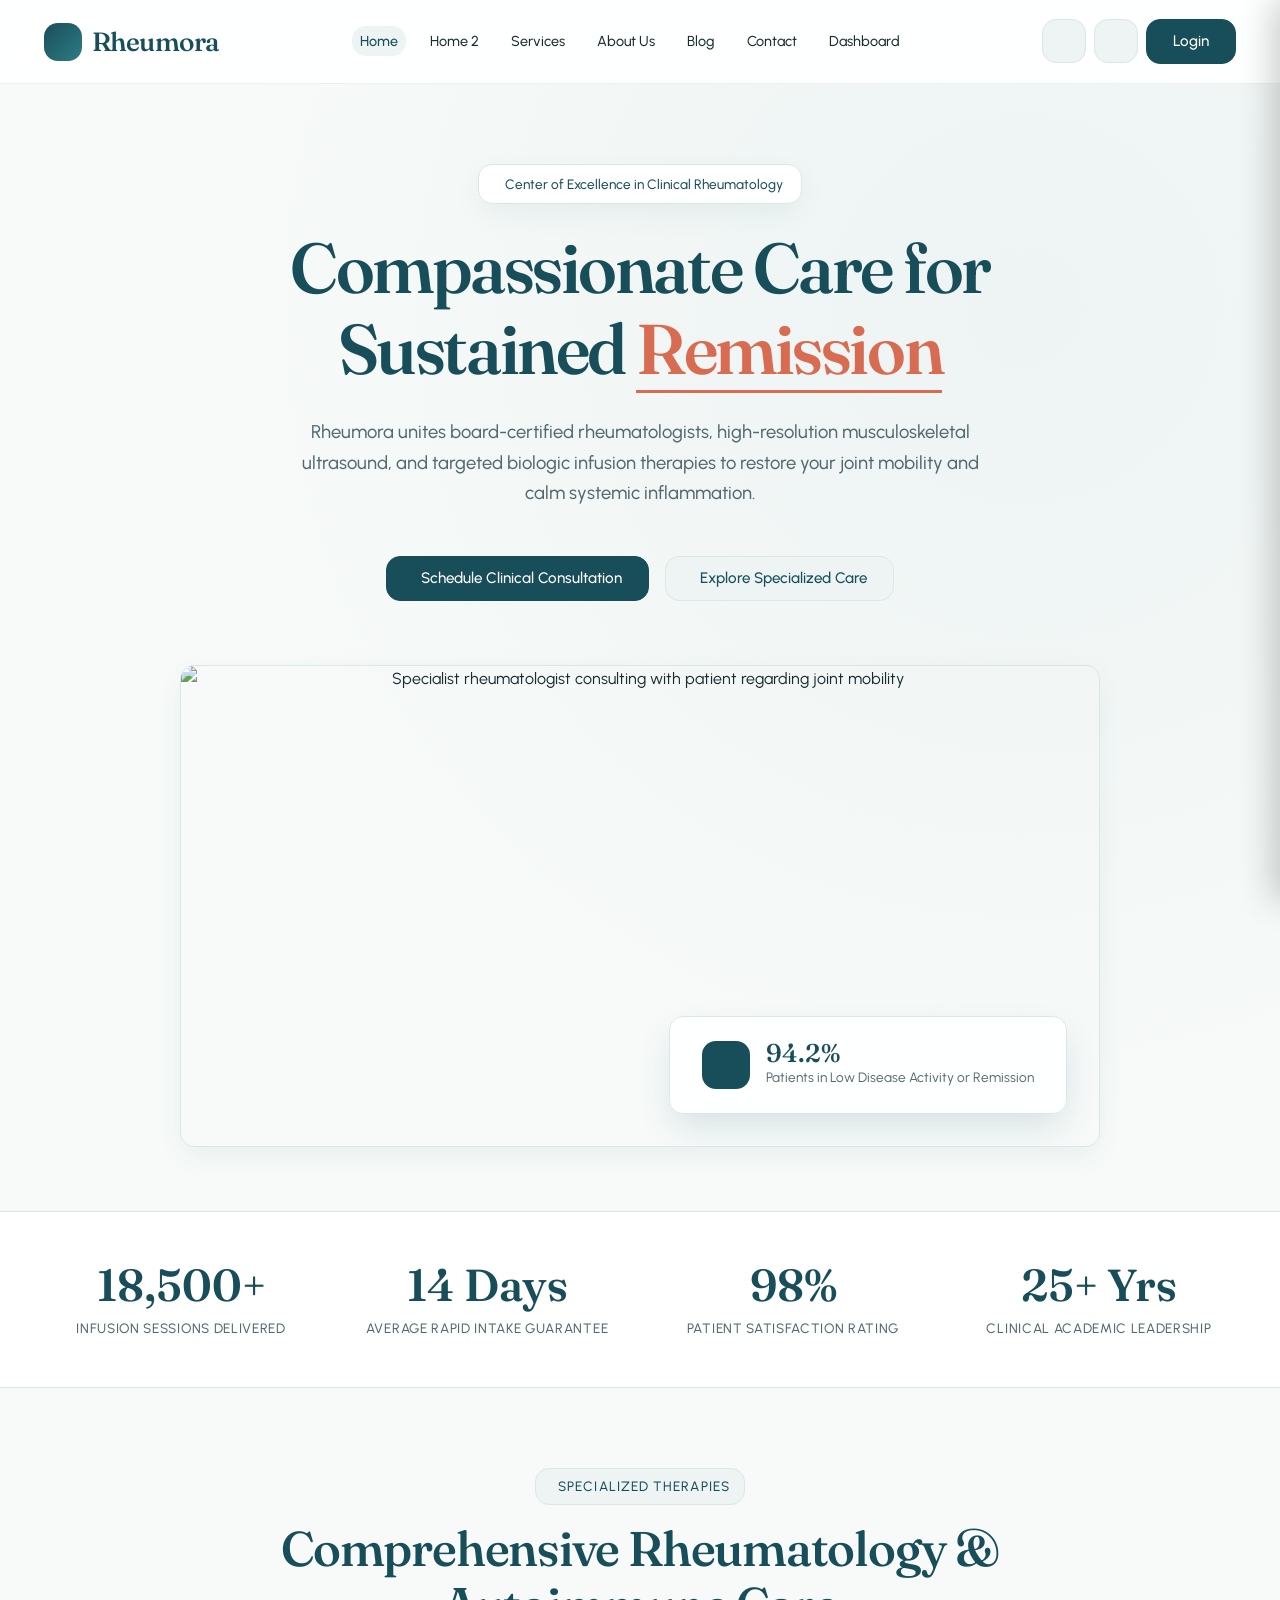
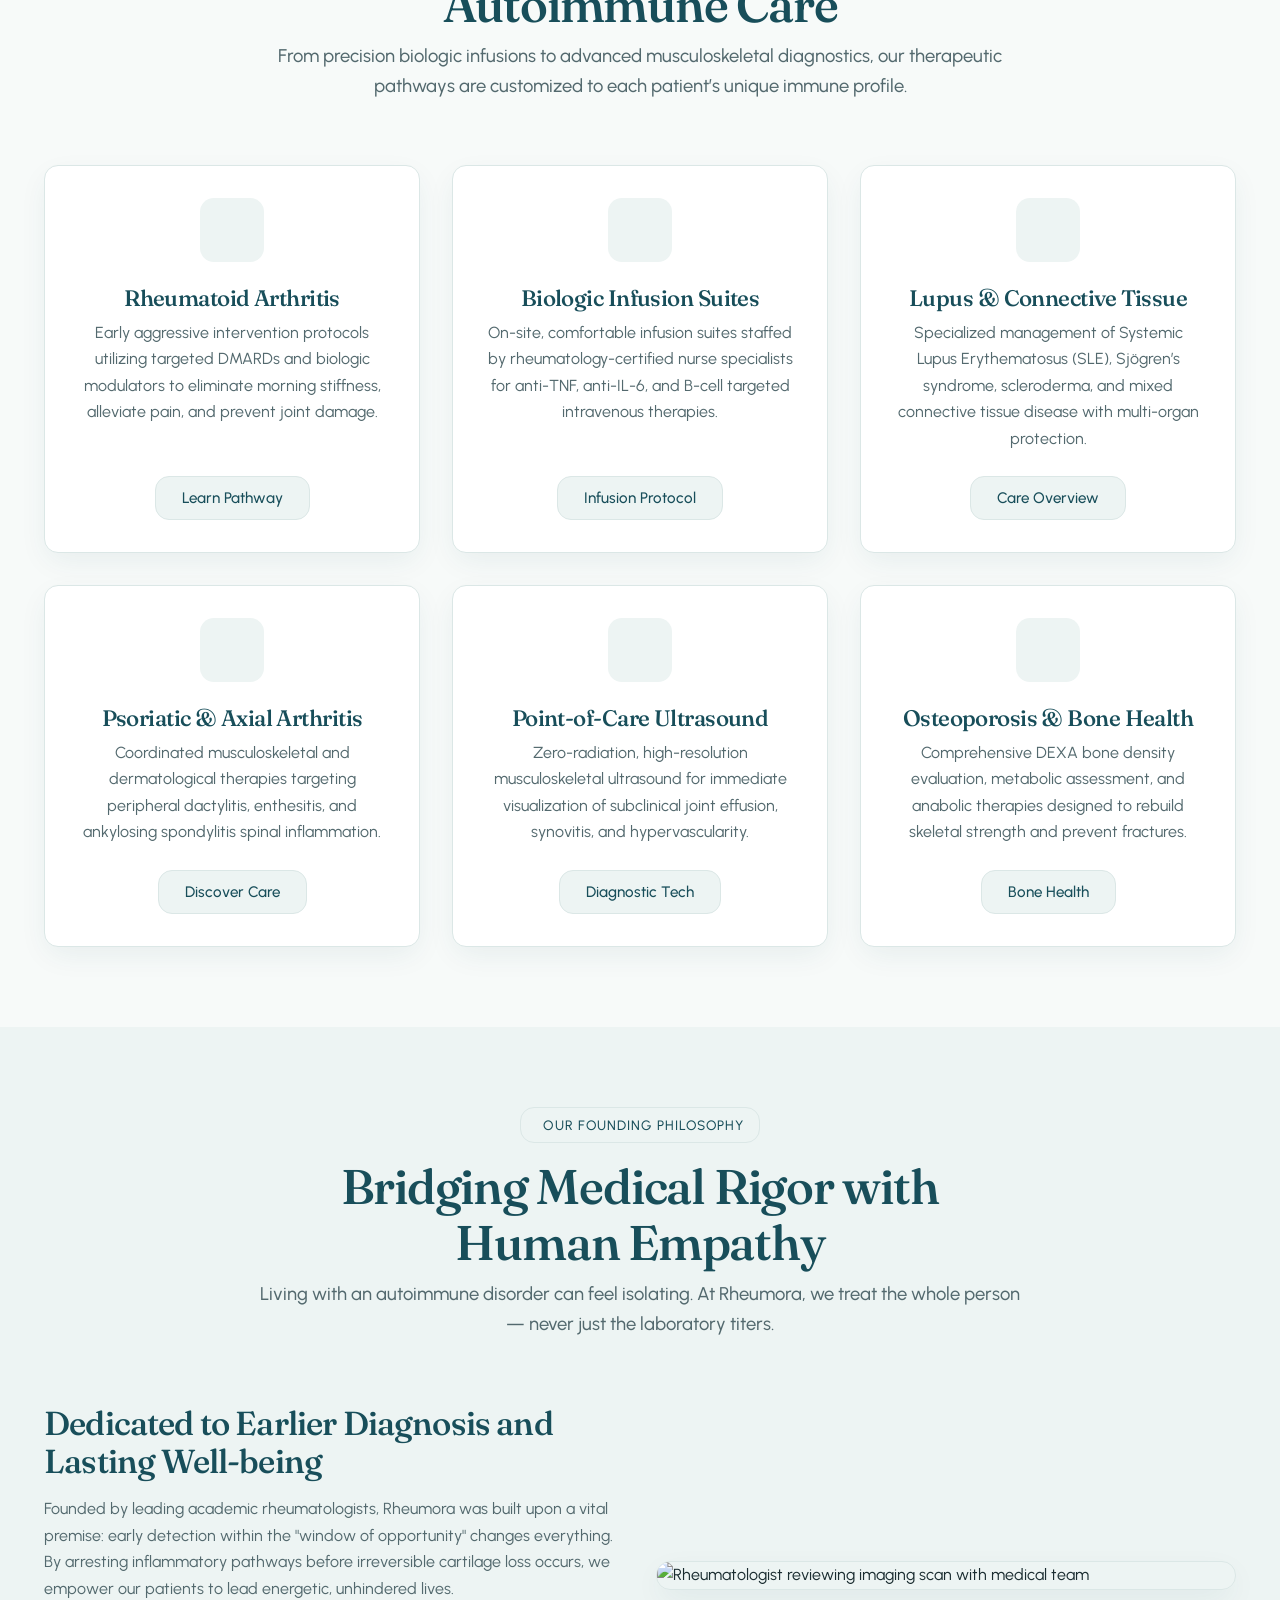
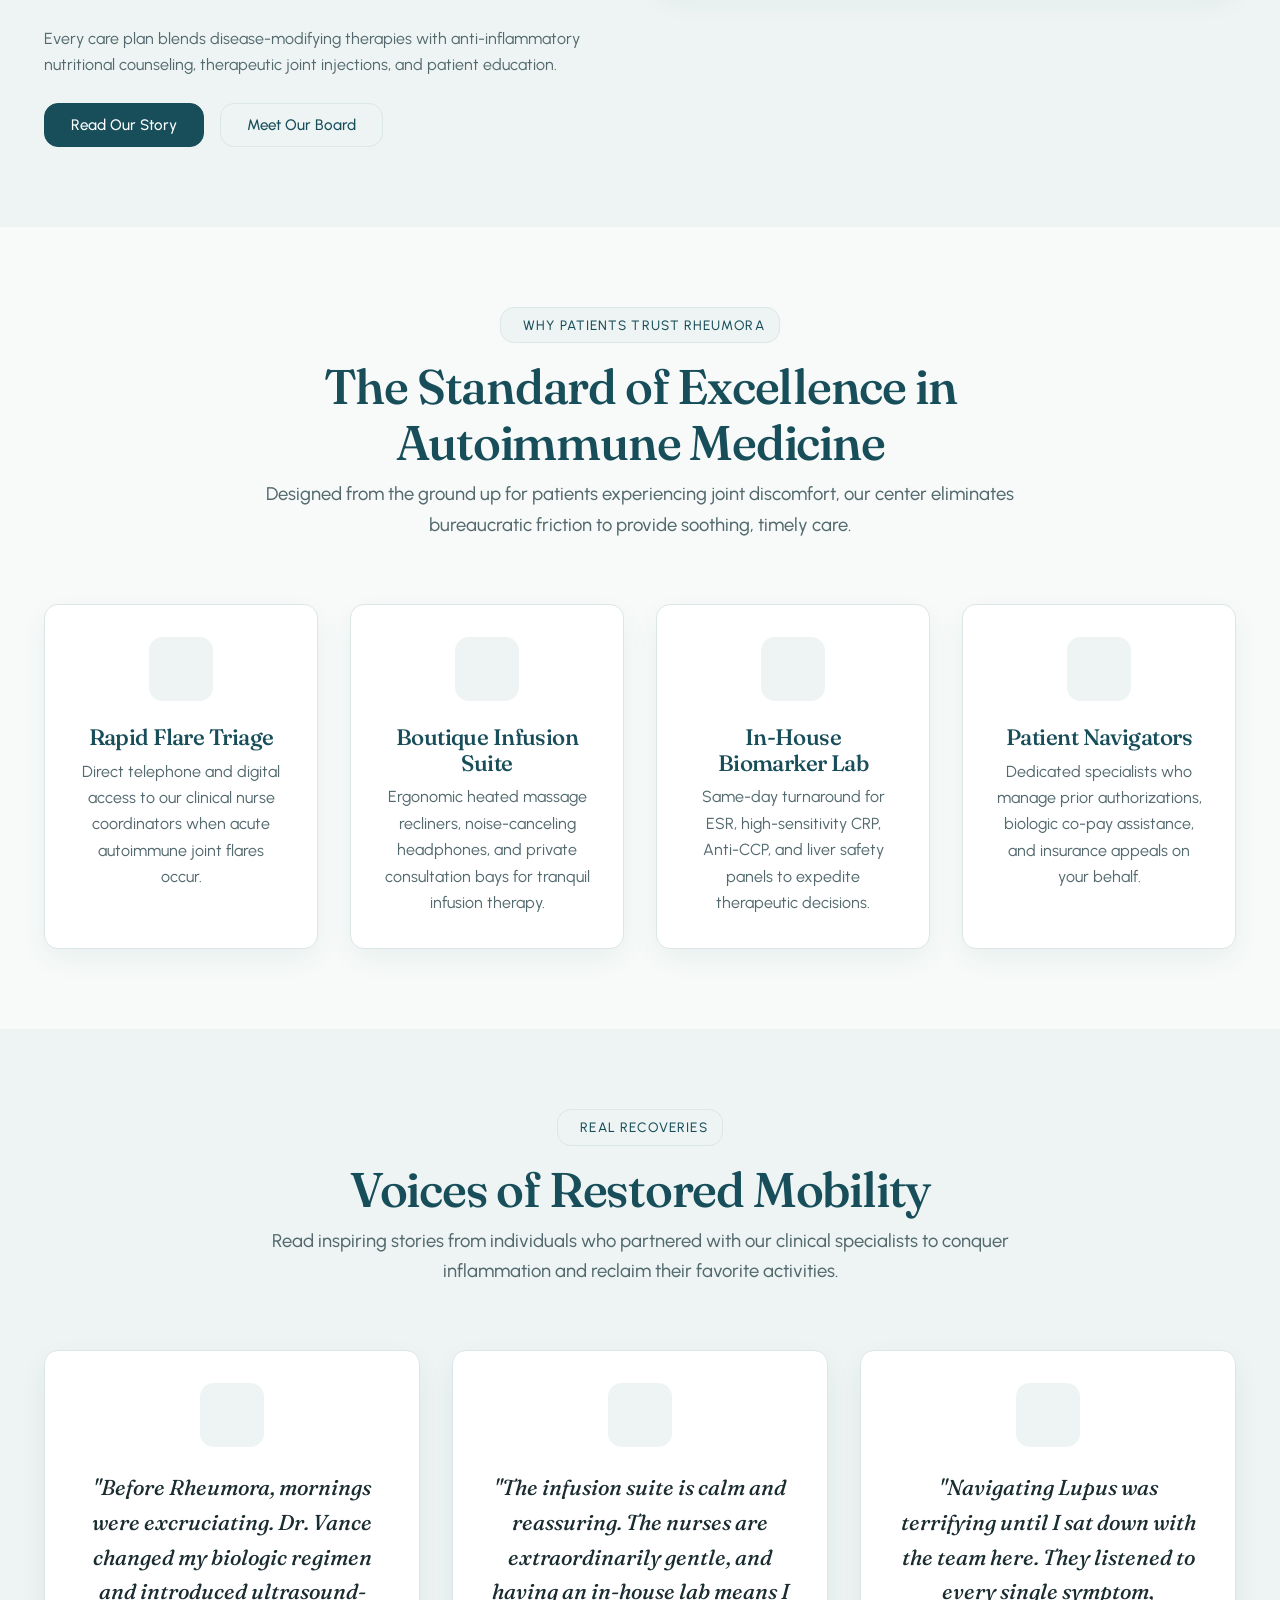
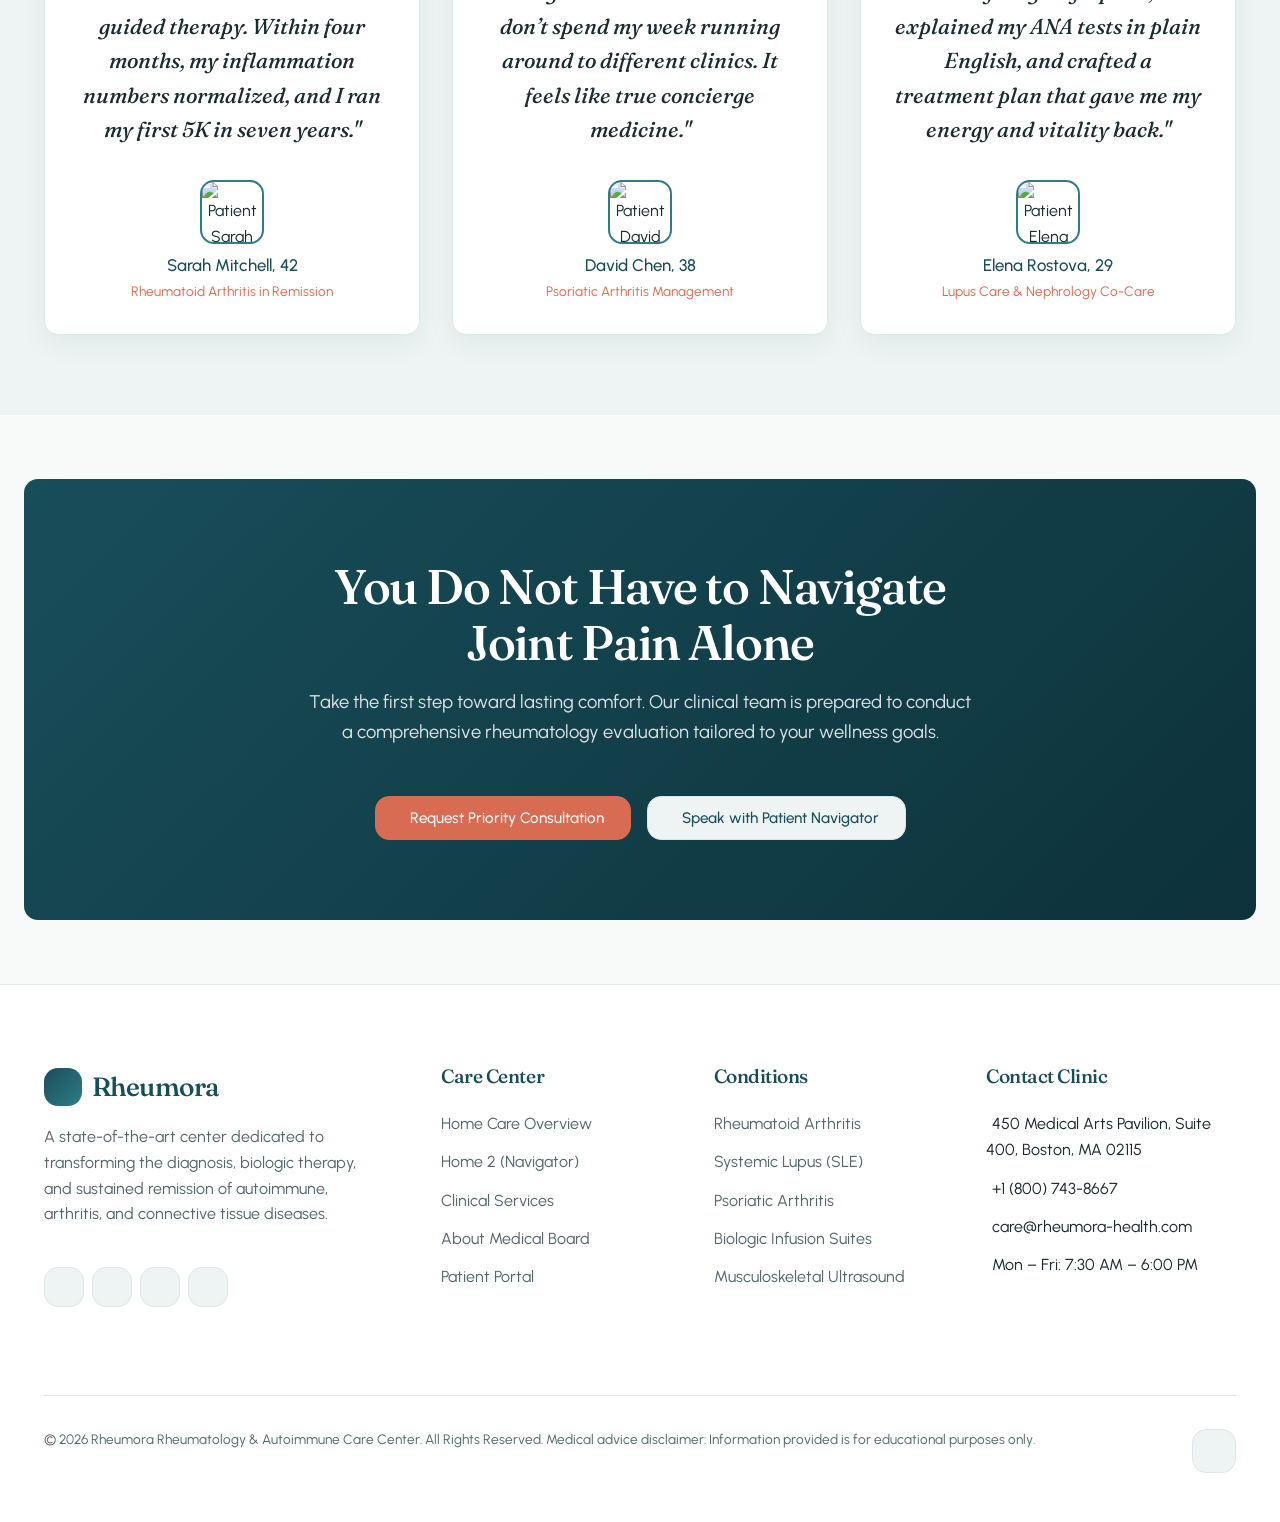
==== commit d7c85865: "add the css" ====
--- a/index.html
+++ b/index.html
@@ -58,7 +58,7 @@
           <li><a href="index.html" class="nav-link active">Home</a></li>
           <li><a href="home2.html" class="nav-link">Home 2</a></li>
           <li><a href="services.html" class="nav-link">Services</a></li>
-          <li><a href="services.html#conditions" class="nav-link">Conditions</a></li>
+          <li><a href="about.html" class="nav-link">About Us</a></li>
           <li><a href="blog.html" class="nav-link">Blog</a></li>
           <li><a href="contact.html" class="nav-link">Contact</a></li>
           <li><a href="dashboard.html" class="nav-link">Dashboard</a></li>
@@ -109,7 +109,6 @@
       <li><a href="home2.html" class="drawer-link"><i class="ph ph-browsers" style="margin-inline-end: 10px;"></i> Home 2</a></li>
       <li><a href="services.html" class="drawer-link"><i class="ph ph-first-aid" style="margin-inline-end: 10px;"></i> Services</a></li>
       <li><a href="about.html" class="drawer-link"><i class="ph ph-info" style="margin-inline-end: 10px;"></i> About Us</a></li>
-      <li><a href="services.html#conditions" class="drawer-link"><i class="ph ph-dna" style="margin-inline-end: 10px;"></i> Conditions</a></li>
       <li><a href="blog.html" class="drawer-link"><i class="ph ph-article" style="margin-inline-end: 10px;"></i> Blog</a></li>
       <li><a href="contact.html" class="drawer-link"><i class="ph ph-envelope-simple" style="margin-inline-end: 10px;"></i> Contact</a></li>
       <li><a href="dashboard.html" class="drawer-link"><i class="ph ph-user-circle" style="margin-inline-end: 10px;"></i> Dashboard</a></li>
@@ -456,7 +455,7 @@
           </p>
           <div class="footer-social-row">
             <a href="https://linkedin.com" target="_blank" rel="noopener noreferrer" class="social-link" aria-label="LinkedIn"><i class="ph ph-linkedin-logo"></i></a>
-            <a href="https://twitter.com" target="_blank" rel="noopener noreferrer" class="social-link" aria-label="Twitter"><i class="ph ph-twitter-logo"></i></a>
+            <a href="https://twitter.com" target="_blank" rel="noopener noreferrer" class="social-link" aria-label="X"><i class="ph ph-x-logo"></i></a>
             <a href="https://facebook.com" target="_blank" rel="noopener noreferrer" class="social-link" aria-label="Facebook"><i class="ph ph-facebook-logo"></i></a>
             <a href="https://instagram.com" target="_blank" rel="noopener noreferrer" class="social-link" aria-label="Instagram"><i class="ph ph-instagram-logo"></i></a>
           </div>
@@ -503,6 +502,9 @@
         <p class="footer-copyright">
           &copy; 2026 Rheumora Rheumatology & Autoimmune Care Center. All Rights Reserved. Medical advice disclaimer: Information provided is for educational purposes only.
         </p>
+        <button id="backToTopBtn" class="btn-icon-square back-to-top" aria-label="Back to top" title="Back to top">
+          <i class="ph ph-caret-up"></i>
+        </button>
       </div>
     </div>
   </footer>
@@ -511,3 +513,7 @@
   <script src="assets/js/main.js"></script>
 </body>
 </html>
+
+
+
+
--- a/assets/css/style.css
+++ b/assets/css/style.css
@@ -129,6 +129,12 @@
   flex-direction: column;
 }
 
+/* Utility to disable transitions during layout flips (RTL toggle) */
+.disable-transitions,
+.disable-transitions * {
+  transition: none !important;
+}
+
 img, svg, video {
   max-width: 100%;
   height: auto;
@@ -707,8 +713,8 @@
 .drawer-utility-row {
   display: flex;
   align-items: center;
-  justify-content: space-between;
-  gap: var(--space-xs);
+  justify-content: center;
+  gap: var(--space-md);
 }
 
 /* --------------------------------------------------------------------------
@@ -1039,6 +1045,14 @@
   border-radius: var(--radius-global);
   font-size: var(--size-caption);
   font-weight: var(--weight-label);
+}
+
+.nav-detail-rec-heading {
+  color: var(--color-primary);
+}
+
+[data-theme="dark"] .nav-detail-rec-heading {
+  color: #6ed0dc;
 }
 
 [data-theme="dark"] .symptom-tag {
@@ -1246,7 +1260,48 @@
 .footer-bottom {
   padding-top: var(--space-lg);
   border-top: 1px solid var(--color-border);
-  text-align: center;
+  display: flex;
+  align-items: center;
+  justify-content: space-between;
+  text-align: left;
+}
+
+@media (max-width: 768px) {
+  .footer-bottom {
+    flex-direction: column;
+    text-align: center;
+    gap: var(--space-md);
+  }
+}
+
+.back-to-top {
+  display: flex;
+  background-color: var(--color-surface-soft);
+  color: var(--color-primary);
+  border: 1px solid var(--color-border);
+  width: 44px;
+  height: 44px;
+  border-radius: var(--radius-global);
+  align-items: center;
+  justify-content: center;
+  font-size: 1.25rem;
+  cursor: pointer;
+  transition: var(--transition-smooth);
+}
+
+.back-to-top:hover {
+  background-color: var(--color-primary);
+  color: #fff;
+  transform: translateY(-2px);
+}
+
+[data-theme="dark"] .back-to-top {
+  color: #eaf1f1;
+}
+
+[data-theme="dark"] .back-to-top:hover {
+  background-color: #6ed0dc;
+  color: #0b181b;
 }
 
 .footer-copyright {
@@ -1601,6 +1656,16 @@
 
 [data-theme="dark"] .blog-card-title {
   color: #eaf1f1;
+}
+
+.blog-read-more {
+  color: var(--color-primary);
+  font-weight: var(--weight-btn);
+  font-size: 0.9rem;
+}
+
+[data-theme="dark"] .blog-read-more {
+  color: #6ed0dc;
 }
 
 .blog-article {
@@ -2000,7 +2065,7 @@
     padding: 12px 20px !important;
     font-size: 0.95rem !important;
     font-weight: var(--weight-btn) !important;
-    display: inline-flex !important;
+    display: flex !important;
     align-items: center !important;
     justify-content: center !important;
     margin-inline: auto !important;
@@ -2098,3 +2163,57 @@
     margin-inline: auto !important;
   }
 }
+
+/* FAQ Accordion */
+.faq-item summary::-webkit-details-marker { display: none; }
+.faq-item summary { list-style: none; outline: none; }
+.faq-item[open] summary .ph-caret-down { transform: rotate(180deg); }
+.faq-item summary i { transition: transform 0.3s ease; }
+[data-theme="dark"] .faq-item summary { color: #6ed0dc !important; }
+
+
+/* Dashboard Sidebar Responsive */
+.dashboard-mobile-header { display: none; }
+@media (min-width: 1025px) {
+  .dashboard-sidebar { position: sticky; top: 120px; max-height: calc(100vh - 140px); overflow-y: auto; z-index: 10; }
+}
+@media (max-width: 1024px) {
+  .dashboard-mobile-header { display: block; }
+  .dashboard-sidebar { position: fixed; top: 0; left: -320px; width: 300px; height: 100vh; z-index: 2000; overflow-y: auto; transition: left 0.3s ease; border-radius: 0; margin: 0; }
+  .dashboard-sidebar.active { left: 0; box-shadow: 5px 0 25px rgba(0,0,0,0.5); }
+  [dir="rtl"] .dashboard-sidebar { left: auto; right: -320px; transition: right 0.3s ease; }
+  [dir="rtl"] .dashboard-sidebar.active { right: 0; }
+}
+
+
+@media (max-width: 1024px) {
+  #siteHeader .header-actions a.btn.btn-primary,
+  #siteHeader .header-actions .rtl-toggle-btn {
+    display: none !important;
+  }
+}
+
+
+@media (min-width: 768px) and (max-width: 1024px) {
+  .grid-3 > :last-child:nth-child(odd) {
+    grid-column: 1 / -1;
+    margin-inline: auto;
+    width: 100%;
+    max-width: calc(50% - (var(--space-lg) / 2));
+  }
+}
+
+
+@media (max-width: 1024px) {
+  .dashboard-grid .card {
+    text-align: start !important;
+    align-items: flex-start !important;
+  }
+}
+
+
+.dashboard-content-area {
+  min-width: 0;
+  width: 100%;
+}
+
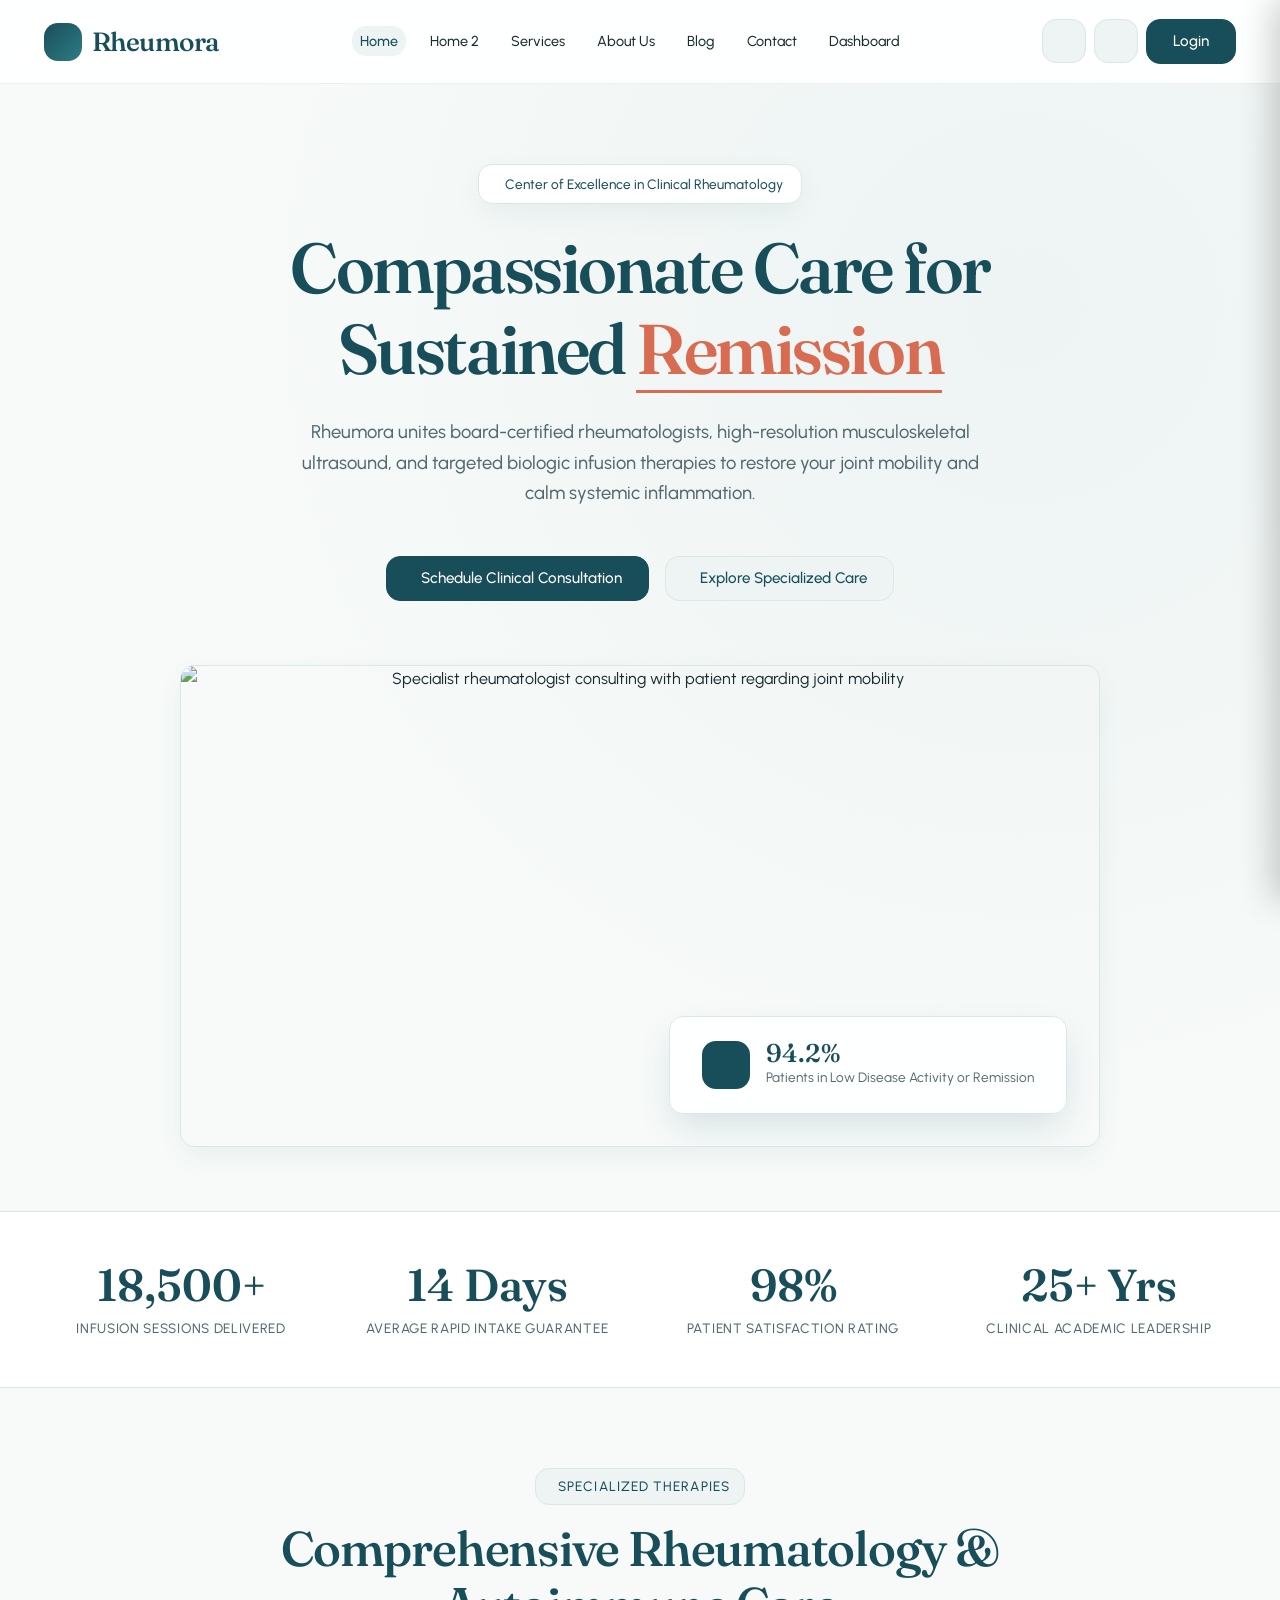
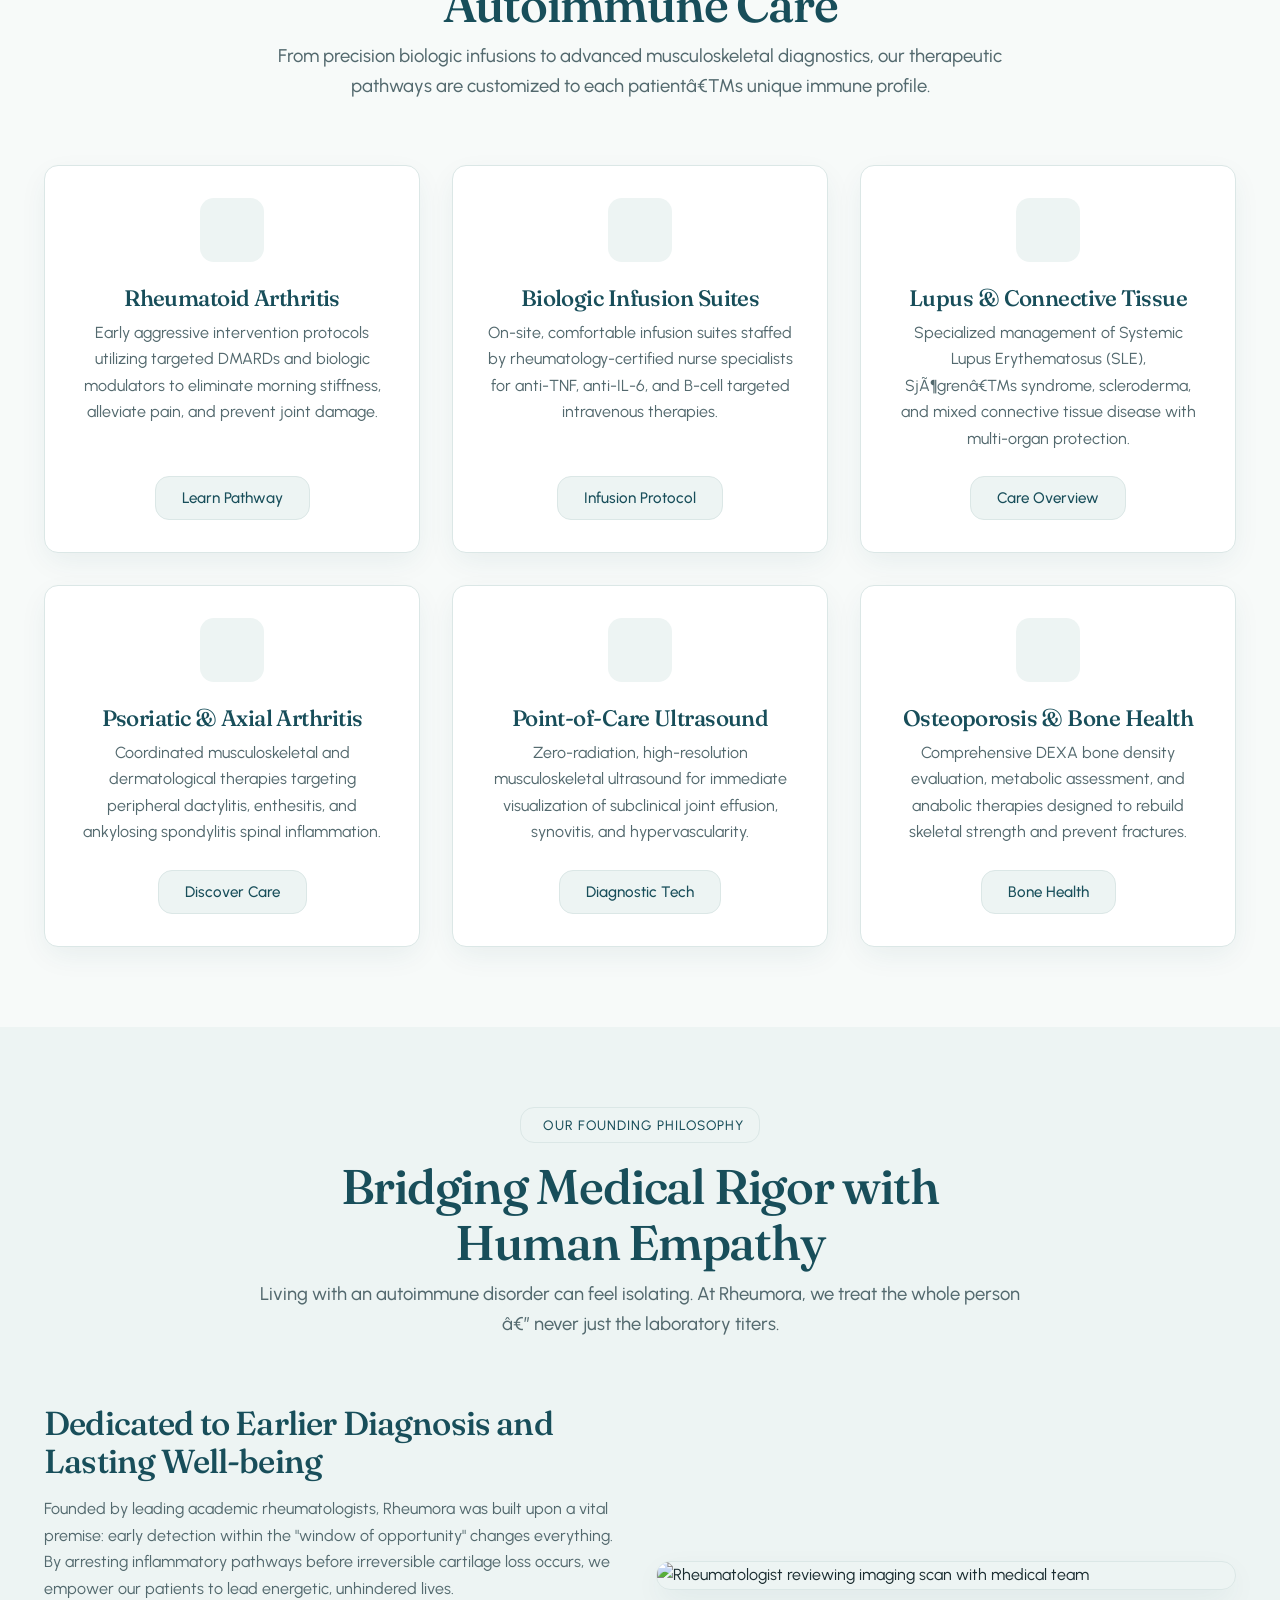
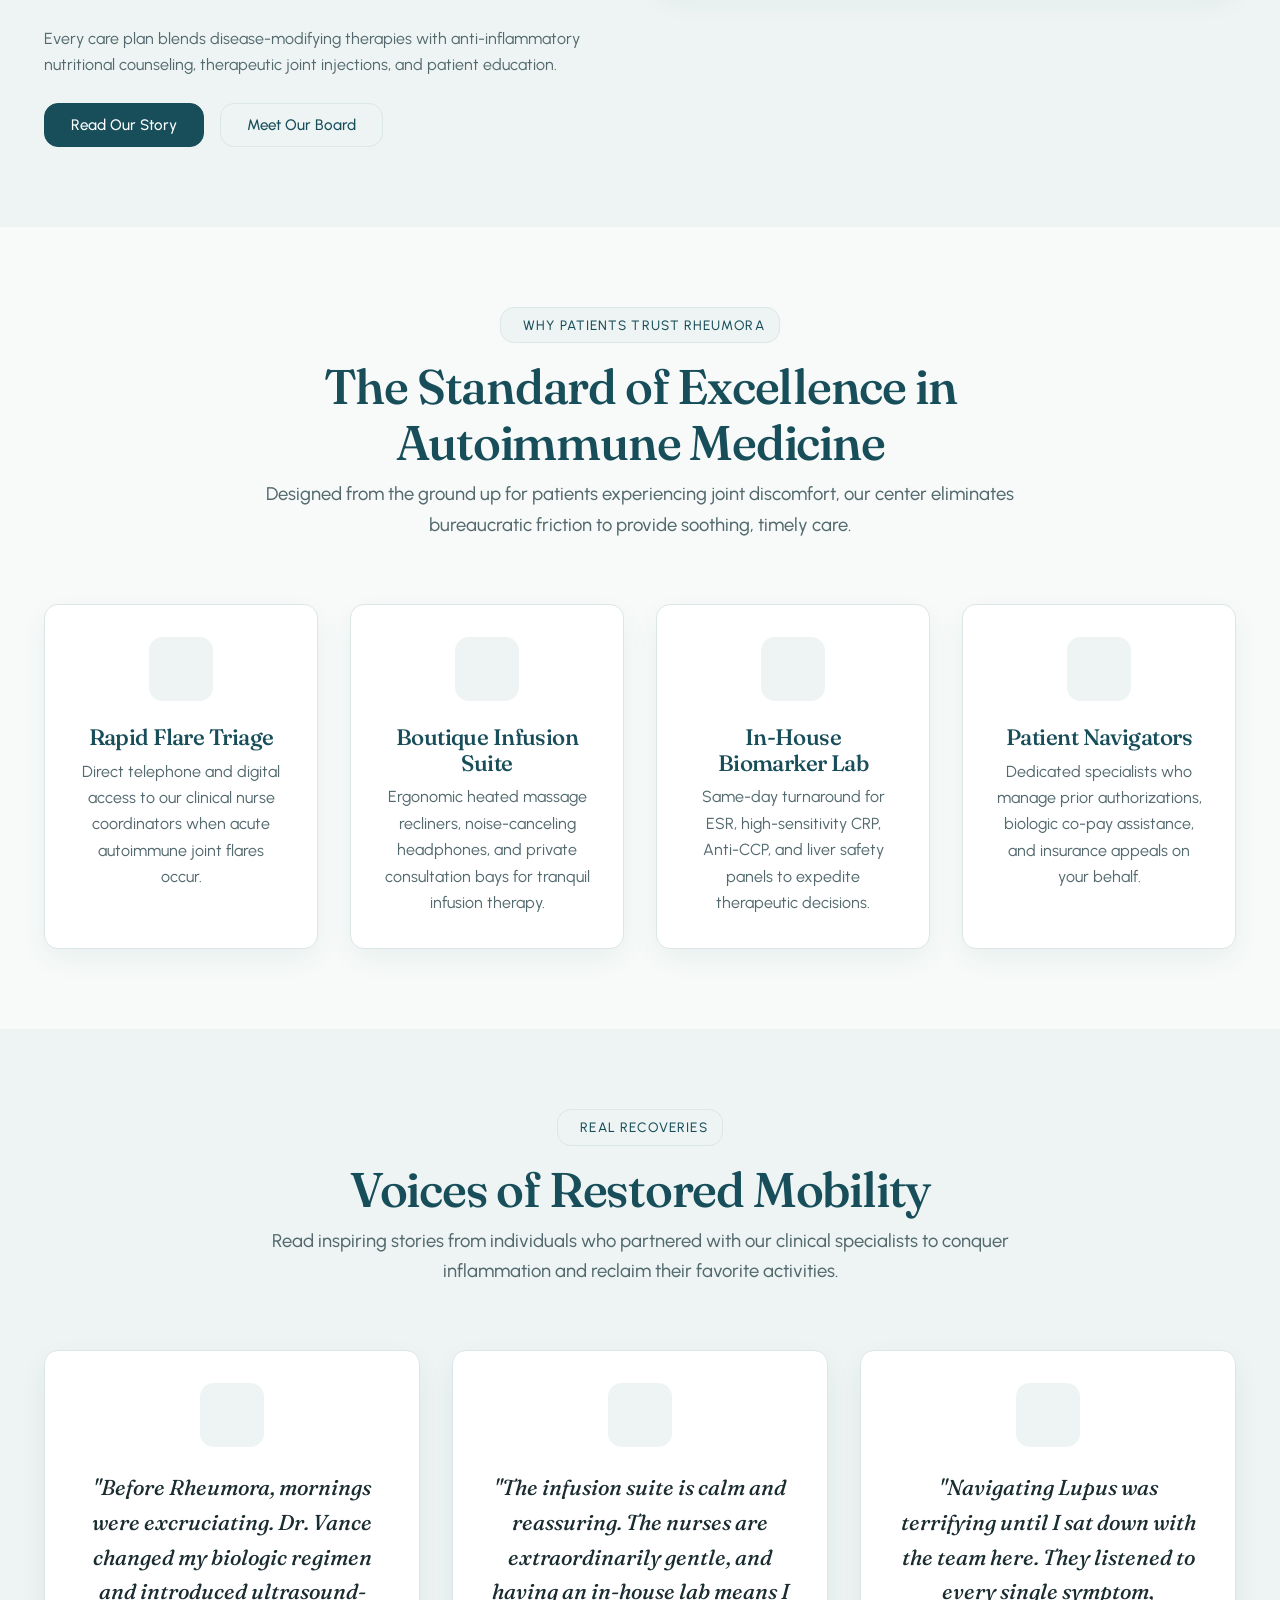
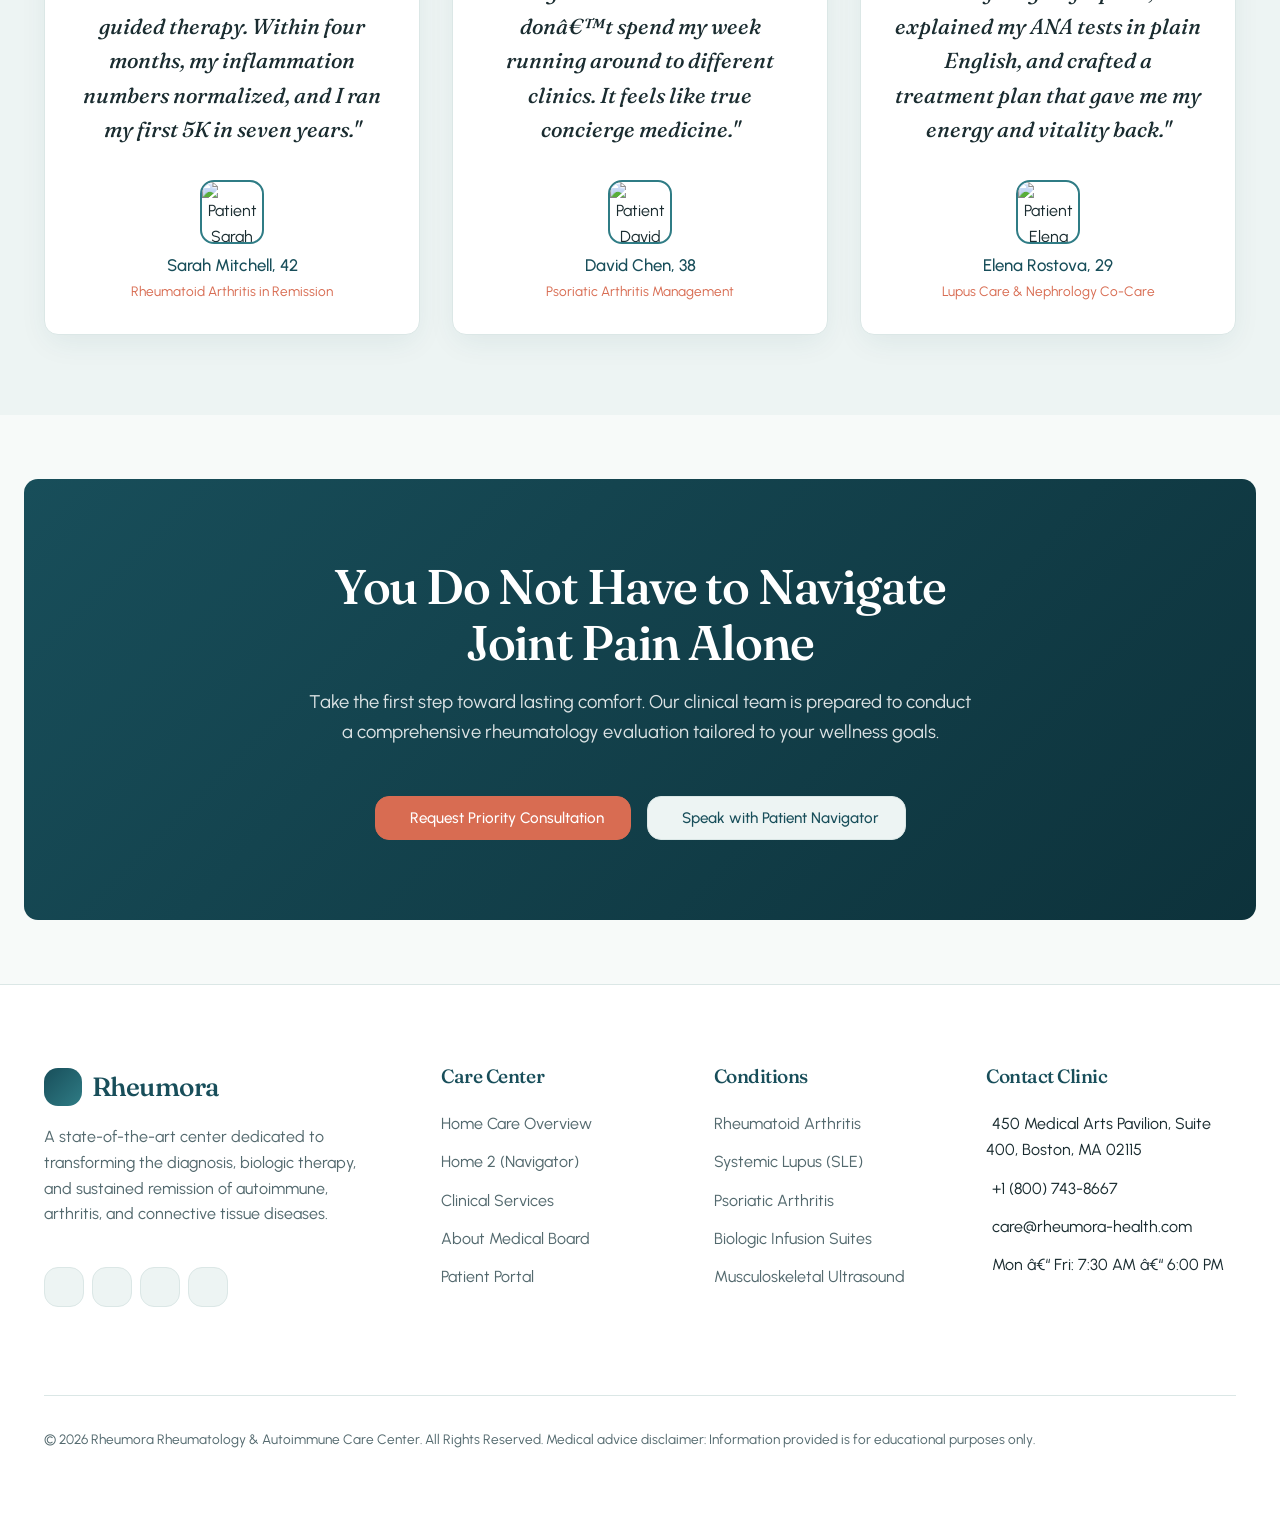
==== commit afeb788c: "add the css" ====
--- a/index.html
+++ b/index.html
@@ -1,13 +1,13 @@
-<!DOCTYPE html>
+﻿<!DOCTYPE html>
 <html lang="en" dir="ltr">
 <head>
   <meta charset="UTF-8">
   <meta name="viewport" content="width=device-width, initial-scale=1.0">
-  <title>Rheumora — Rheumatology & Autoimmune Care Center</title>
+  <title>Rheumora â€” Rheumatology & Autoimmune Care Center</title>
   <meta name="description" content="Rheumora is a premier Rheumatology and Autoimmune Care Center delivering state-of-the-art biologic therapies, early arthritis diagnostics, and compassionate patient care.">
   
   <!-- Favicon / Brand Symbol -->
-  <link rel="icon" type="image/svg+xml" href="data:image/svg+xml,<svg xmlns='http://www.w3.org/2000/svg' viewBox='0 0 24 24' fill='%23184e5a'><path d='M12 2a10 10 0 1 0 10 10A10 10 0 0 0 12 2zm1 14h-2v-3H8v-2h3V8h2v3h3v2h-3z'/></svg>">
+  <link rel="icon" type="image/svg+xml" href="assets/images/favicon.svg">
 
   <!-- Phosphor Icons CDN -->
   <link rel="stylesheet" href="https://unpkg.com/@phosphor-icons/web@2.1.1/src/regular/style.css">
@@ -41,7 +41,7 @@
 
   <!-- ========================================================================
        SITE HEADER / NAVBAR (Step 4 & Step 6)
-       > 1024px: Full horizontal navbar | ≤ 1024px: Hamburger + Slide Drawer
+       > 1024px: Full horizontal navbar | â‰¤ 1024px: Hamburger + Slide Drawer
        ======================================================================== -->
   <header class="site-header" id="siteHeader">
     <div class="header-container">
@@ -67,7 +67,7 @@
 
       <!-- Header Actions Right -->
       <div class="header-actions">
-        <!-- RTL Toggle Button (Icon Only: ⇆) -->
+        <!-- RTL Toggle Button (Icon Only: â‡†) -->
         <button type="button" class="btn-icon-square rtl-toggle-btn" aria-label="Toggle text direction" title="Toggle RTL layout">
           <i class="ph ph-arrows-left-right"></i>
         </button>
@@ -80,7 +80,7 @@
         <!-- Login Button (Step 4: labeled exactly "Login") -->
         <a href="login.html" class="btn btn-primary">Login</a>
 
-        <!-- Hamburger Trigger (Shown at ≤ 1024px) -->
+        <!-- Hamburger Trigger (Shown at â‰¤ 1024px) -->
         <button type="button" class="hamburger-btn" id="hamburgerBtn" aria-label="Open mobile navigation menu">
           <i class="ph ph-list"></i>
         </button>
@@ -92,7 +92,7 @@
   <!-- Mobile Drawer Backdrop -->
   <div class="drawer-backdrop" id="drawerBackdrop" aria-hidden="true"></div>
 
-  <!-- Mobile Slide Drawer (≤ 1024px) -->
+  <!-- Mobile Slide Drawer (â‰¤ 1024px) -->
   <aside class="mobile-drawer" id="mobileDrawer" aria-label="Mobile Navigation">
     <div class="drawer-header">
       <a href="index.html" class="logo">
@@ -212,7 +212,7 @@
           <span class="section-badge"><i class="ph ph-stethoscope"></i> Specialized Therapies</span>
           <h2 class="section-title">Comprehensive Rheumatology & Autoimmune Care</h2>
           <p class="section-subtitle">
-            From precision biologic infusions to advanced musculoskeletal diagnostics, our therapeutic pathways are customized to each patient’s unique immune profile.
+            From precision biologic infusions to advanced musculoskeletal diagnostics, our therapeutic pathways are customized to each patientâ€™s unique immune profile.
           </p>
         </div>
 
@@ -243,7 +243,7 @@
             <div class="card-icon"><i class="ph ph-butterfly"></i></div>
             <h3 class="card-title">Lupus & Connective Tissue</h3>
             <p class="card-text">
-              Specialized management of Systemic Lupus Erythematosus (SLE), Sjögren’s syndrome, scleroderma, and mixed connective tissue disease with multi-organ protection.
+              Specialized management of Systemic Lupus Erythematosus (SLE), SjÃ¶grenâ€™s syndrome, scleroderma, and mixed connective tissue disease with multi-organ protection.
             </p>
             <a href="services.html#lupus" class="btn btn-secondary">Care Overview</a>
           </article>
@@ -291,7 +291,7 @@
           <span class="section-badge"><i class="ph ph-buildings"></i> Our Founding Philosophy</span>
           <h2 class="section-title">Bridging Medical Rigor with Human Empathy</h2>
           <p class="section-subtitle">
-            Living with an autoimmune disorder can feel isolating. At Rheumora, we treat the whole person — never just the laboratory titers.
+            Living with an autoimmune disorder can feel isolating. At Rheumora, we treat the whole person â€” never just the laboratory titers.
           </p>
         </div>
 
@@ -391,7 +391,7 @@
           <div class="testimonial-card">
             <div class="card-icon"><i class="ph ph-quotes"></i></div>
             <p class="testimonial-quote">
-              "The infusion suite is calm and reassuring. The nurses are extraordinarily gentle, and having an in-house lab means I don’t spend my week running around to different clinics. It feels like true concierge medicine."
+              "The infusion suite is calm and reassuring. The nurses are extraordinarily gentle, and having an in-house lab means I donâ€™t spend my week running around to different clinics. It feels like true concierge medicine."
             </p>
             <div class="testimonial-author">
               <img src="https://images.unsplash.com/photo-1507003211169-0a1dd7228f2d?auto=format&fit=crop&w=150&q=80" alt="Patient David Chen" class="testimonial-avatar" loading="lazy">
@@ -492,7 +492,7 @@
             <li><i class="ph ph-map-pin" style="margin-inline-end: 6px;"></i> 450 Medical Arts Pavilion, Suite 400, Boston, MA 02115</li>
             <li><i class="ph ph-phone" style="margin-inline-end: 6px;"></i> +1 (800) 743-8667</li>
             <li><i class="ph ph-envelope" style="margin-inline-end: 6px;"></i> care@rheumora-health.com</li>
-            <li><i class="ph ph-clock" style="margin-inline-end: 6px;"></i> Mon – Fri: 7:30 AM – 6:00 PM</li>
+            <li><i class="ph ph-clock" style="margin-inline-end: 6px;"></i> Mon â€“ Fri: 7:30 AM â€“ 6:00 PM</li>
           </ul>
         </div>
 
@@ -517,3 +517,5 @@
 
 
 
+
+
--- a/assets/css/style.css
+++ b/assets/css/style.css
@@ -1275,33 +1275,54 @@
 }
 
 .back-to-top {
-  display: flex;
-  background-color: var(--color-surface-soft);
-  color: var(--color-primary);
+  position: fixed;
+  bottom: 24px;
+  right: 24px;
+  z-index: 9999;
+  width: 46px;
+  height: 46px;
+  border-radius: 50%;
+  background-color: var(--color-primary);
+  color: #ffffff;
   border: 1px solid var(--color-border);
-  width: 44px;
-  height: 44px;
-  border-radius: var(--radius-global);
+  box-shadow: 0 4px 16px rgba(0, 0, 0, 0.25);
+  display: inline-flex;
   align-items: center;
   justify-content: center;
-  font-size: 1.25rem;
+  font-size: 1.3rem;
   cursor: pointer;
-  transition: var(--transition-smooth);
+  opacity: 0;
+  visibility: hidden;
+  transform: translateY(16px);
+  transition: opacity 0.3s ease, visibility 0.3s ease, transform 0.3s ease, background-color 0.3s ease;
+}
+
+.back-to-top.show {
+  opacity: 1;
+  visibility: visible;
+  transform: translateY(0);
 }
 
 .back-to-top:hover {
-  background-color: var(--color-primary);
-  color: #fff;
-  transform: translateY(-2px);
+  background-color: var(--color-accent);
+  color: #ffffff;
+  transform: translateY(-4px);
+  box-shadow: 0 6px 20px rgba(0, 0, 0, 0.3);
 }
 
 [data-theme="dark"] .back-to-top {
-  color: #eaf1f1;
-}
-
-[data-theme="dark"] .back-to-top:hover {
   background-color: #6ed0dc;
   color: #0b181b;
+}
+
+[data-theme="dark"] .back-to-top:hover {
+  background-color: #ffffff;
+  color: #0b181b;
+}
+
+[dir="rtl"] .back-to-top {
+  right: auto;
+  left: 24px;
 }
 
 .footer-copyright {
@@ -2178,11 +2199,12 @@
   .dashboard-sidebar { position: sticky; top: 120px; max-height: calc(100vh - 140px); overflow-y: auto; z-index: 10; }
 }
 @media (max-width: 1024px) {
-  .dashboard-mobile-header { display: block; }
-  .dashboard-sidebar { position: fixed; top: 0; left: -320px; width: 300px; height: 100vh; z-index: 2000; overflow-y: auto; transition: left 0.3s ease; border-radius: 0; margin: 0; }
-  .dashboard-sidebar.active { left: 0; box-shadow: 5px 0 25px rgba(0,0,0,0.5); }
-  [dir="rtl"] .dashboard-sidebar { left: auto; right: -320px; transition: right 0.3s ease; }
-  [dir="rtl"] .dashboard-sidebar.active { right: 0; }
+  .dashboard-sidebar {
+    position: static;
+    width: 100%;
+    margin-bottom: var(--space-lg);
+    border-radius: var(--radius-global);
+  }
 }
 
 
@@ -2217,3 +2239,102 @@
   width: 100%;
 }
 
+/* --------------------------------------------------------------------------
+   23. PASSWORD VISIBILITY TOGGLE EYE BUTTON
+   -------------------------------------------------------------------------- */
+.password-input-wrapper {
+  position: relative;
+  display: flex;
+  align-items: center;
+  width: 100%;
+}
+
+.password-input-wrapper .form-control {
+  padding-inline-end: 44px;
+}
+
+.password-toggle-btn {
+  position: absolute;
+  inset-inline-end: 12px;
+  background: transparent;
+  border: none;
+  color: var(--color-text-muted);
+  cursor: pointer;
+  font-size: 1.25rem;
+  display: inline-flex;
+  align-items: center;
+  justify-content: center;
+  padding: 4px;
+  transition: var(--transition-smooth);
+}
+
+.password-toggle-btn:hover {
+  color: var(--color-primary);
+}
+
+[data-theme="dark"] .password-toggle-btn:hover {
+  color: #6ed0dc;
+}
+
+/* --------------------------------------------------------------------------
+   24. AUTHENTICATION PAGES MOBILE LAYOUT FIXES
+   -------------------------------------------------------------------------- */
+.auth-remember-row {
+  display: flex;
+  align-items: center;
+  justify-content: space-between;
+  width: 100%;
+  margin-top: 14px;
+  font-size: 0.85rem;
+  gap: 12px;
+}
+
+.auth-remember-row .form-checkbox-row {
+  margin-bottom: 0 !important;
+  justify-content: flex-start !important;
+  text-align: start !important;
+}
+
+.auth-forgot-link {
+  color: var(--color-primary);
+  text-decoration: underline;
+  white-space: nowrap;
+}
+
+[data-theme="dark"] .auth-forgot-link {
+  color: #6ed0dc;
+}
+
+@media (max-width: 1024px) {
+  .auth-card .btn:not(.btn-icon-square),
+  .auth-card .social-auth-btn {
+    width: 100% !important;
+    min-width: 100% !important;
+    max-width: 100% !important;
+  }
+
+  .auth-card .form-group {
+    text-align: start !important;
+    align-items: flex-start !important;
+    width: 100% !important;
+  }
+
+  .auth-card .form-label {
+    text-align: start !important;
+    align-self: flex-start !important;
+    width: 100% !important;
+  }
+
+  .auth-remember-row {
+    flex-direction: row !important;
+    justify-content: space-between !important;
+    align-items: center !important;
+    width: 100% !important;
+  }
+
+  .auth-remember-row .form-checkbox-row {
+    justify-content: flex-start !important;
+    text-align: start !important;
+  }
+}
+
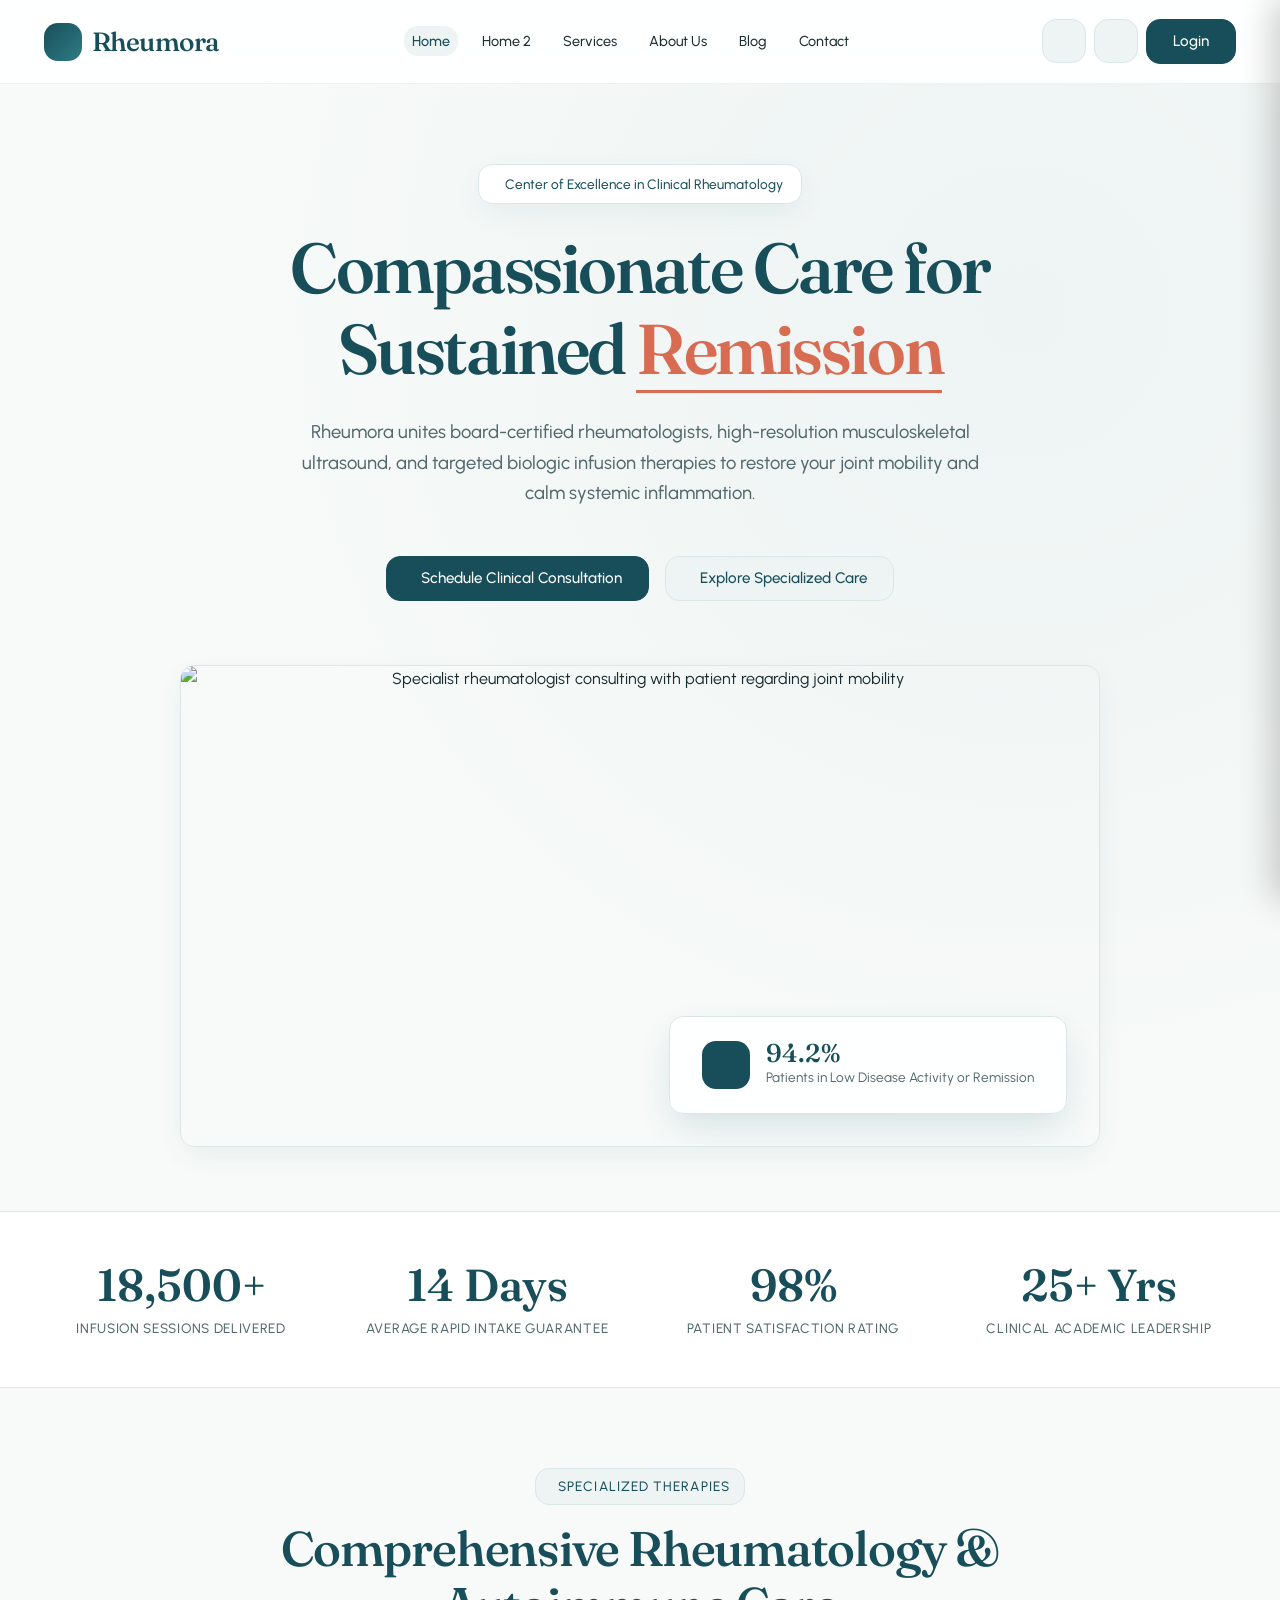
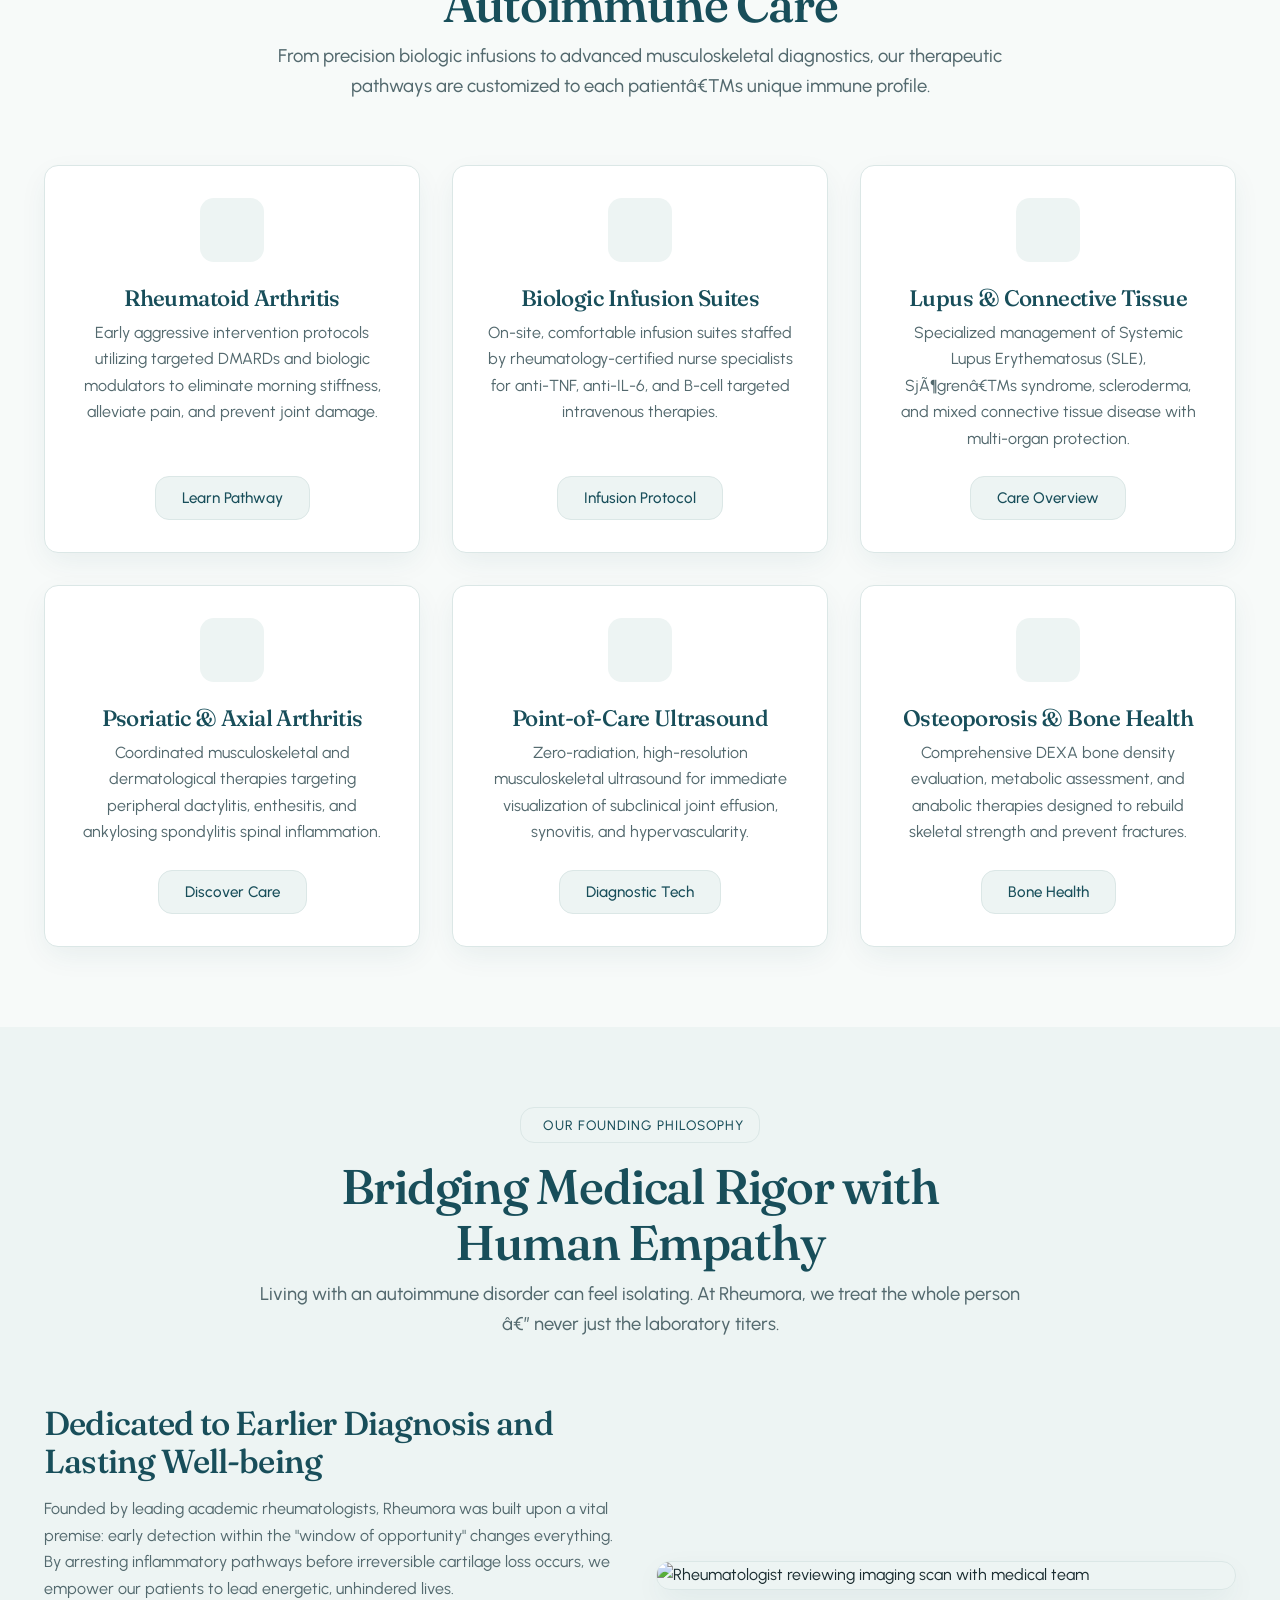
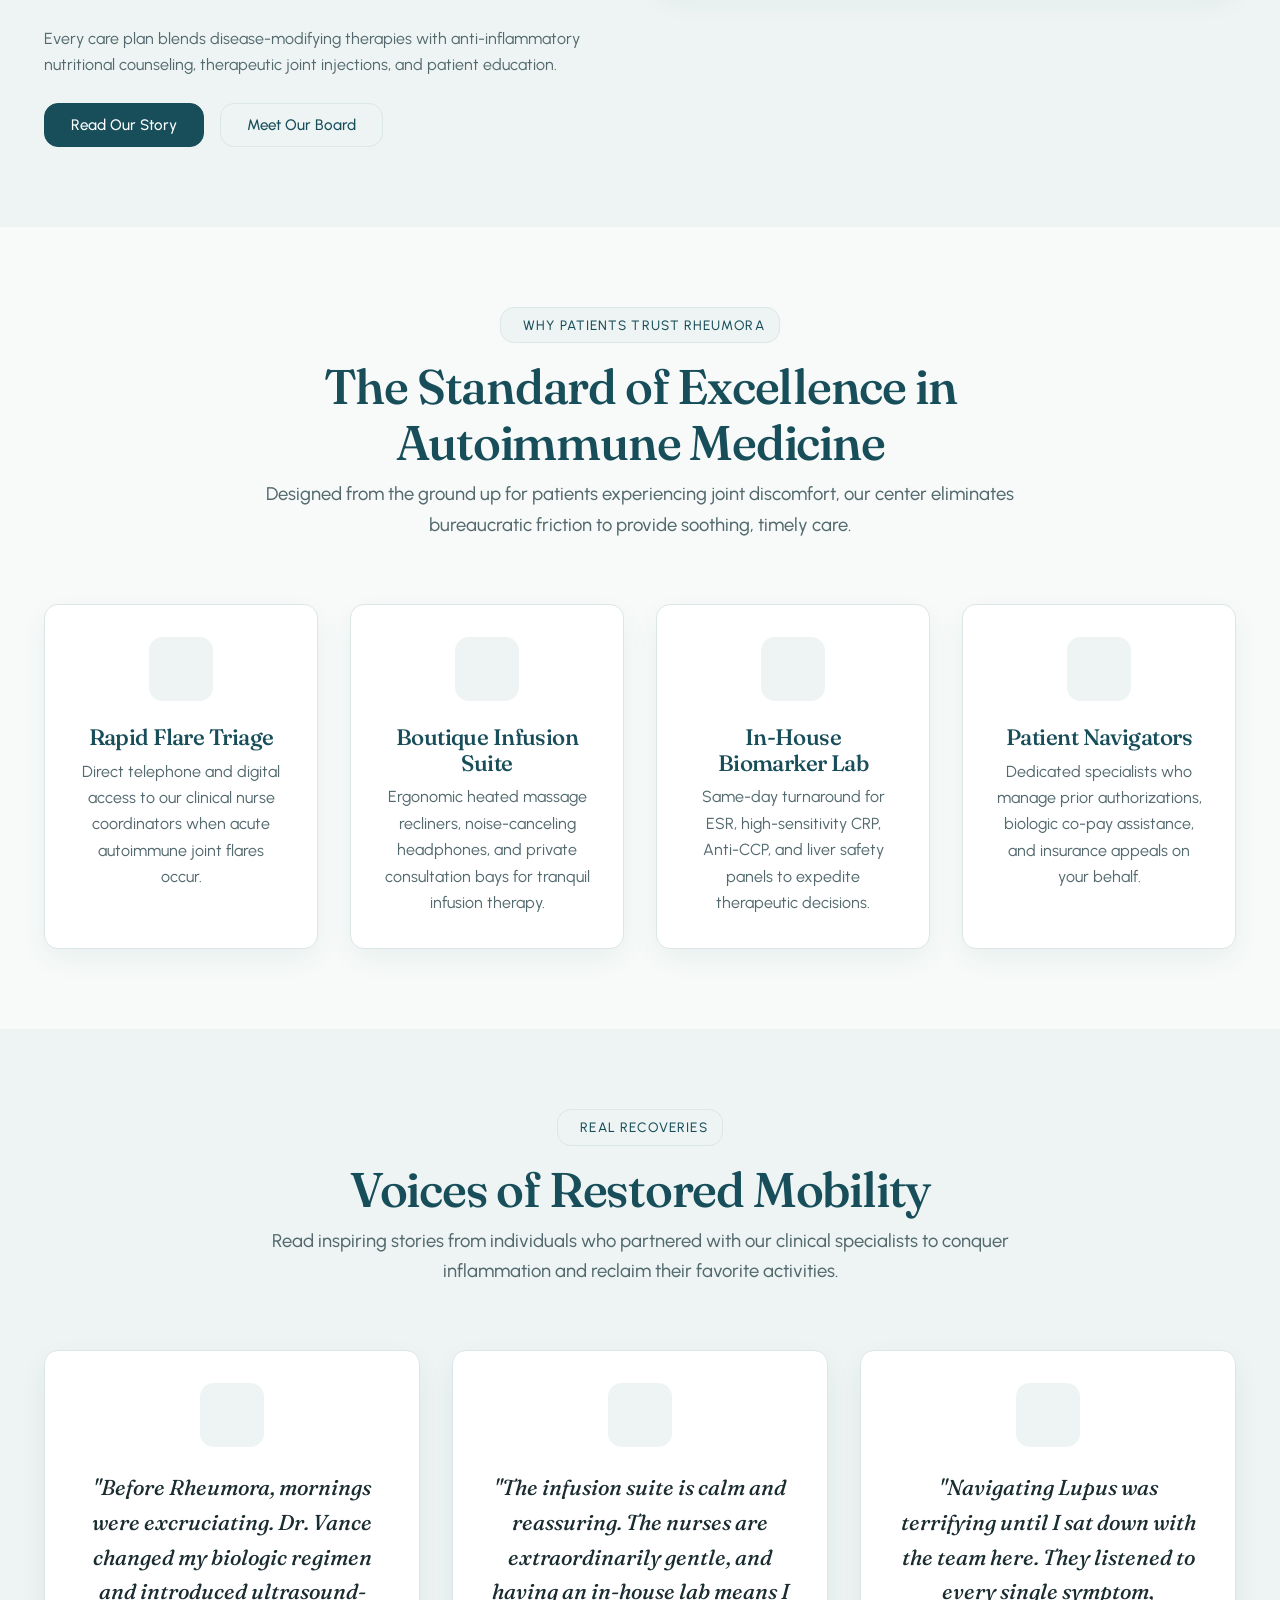
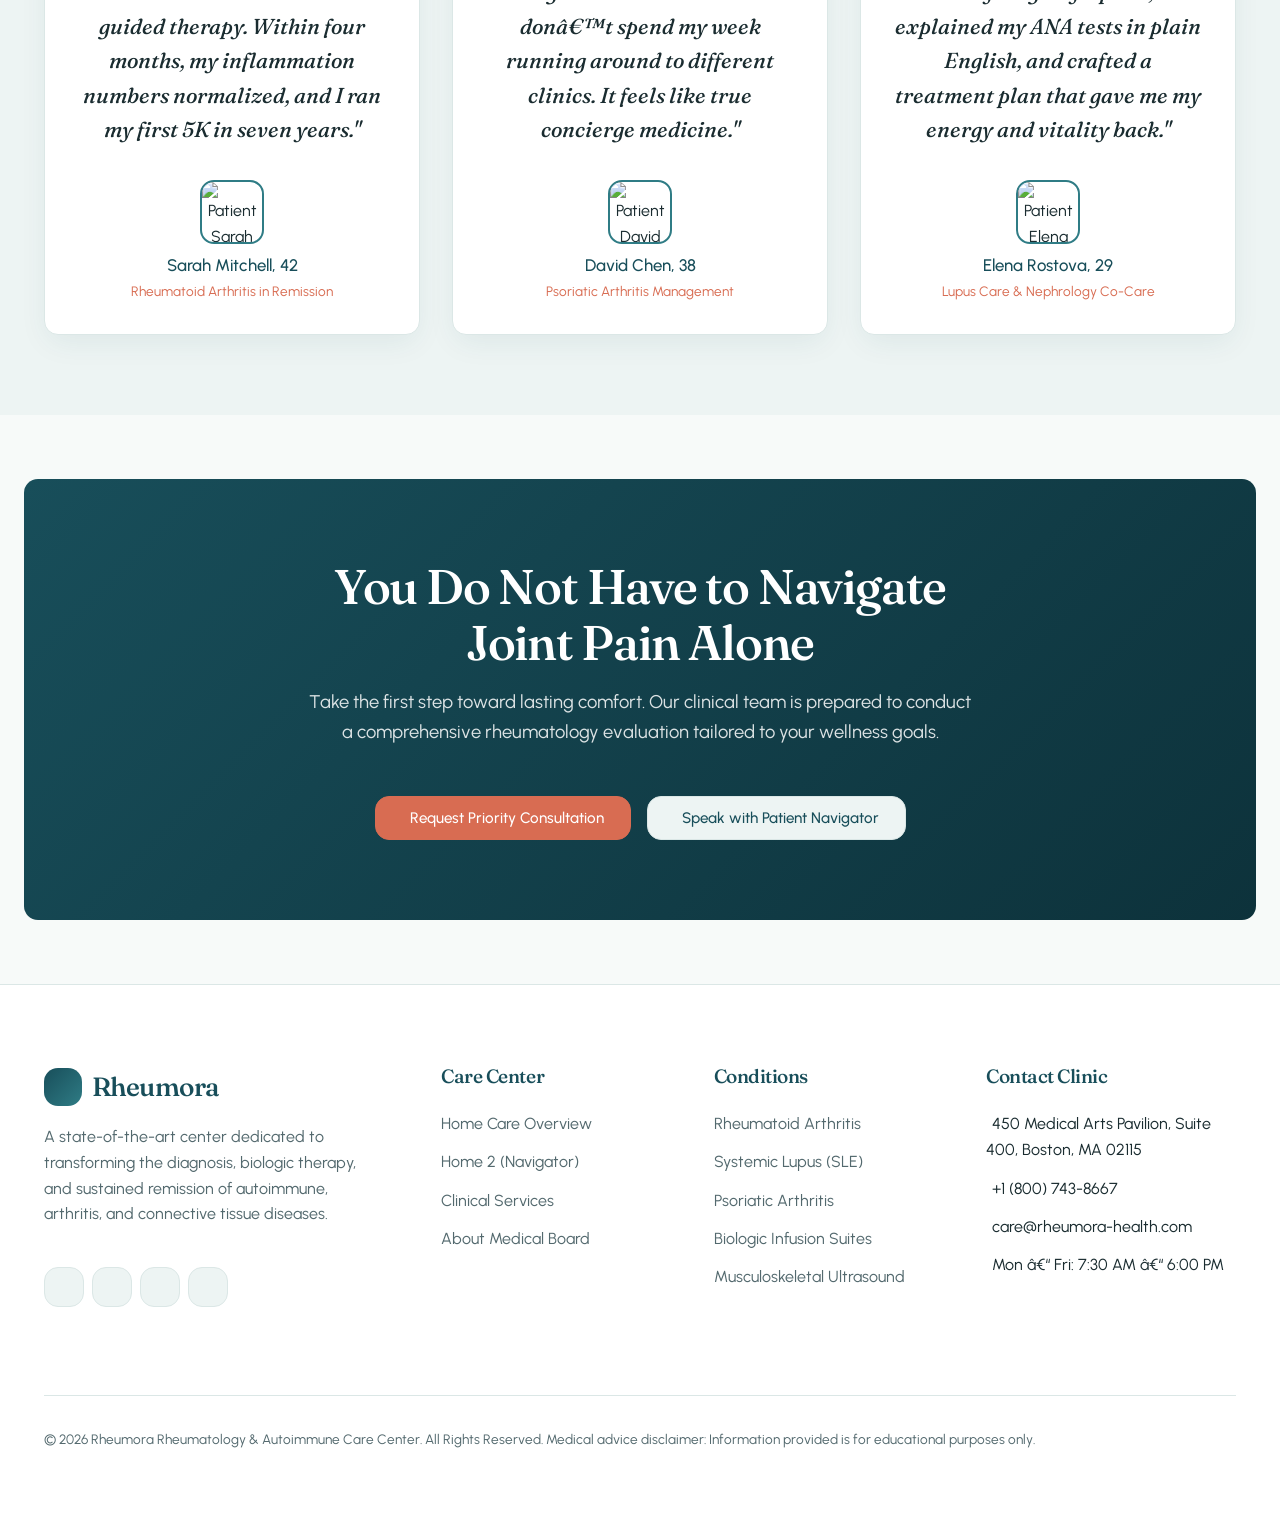
==== commit 5356de5d: "add the css" ====
--- a/index.html
+++ b/index.html
@@ -1,4 +1,4 @@
-﻿<!DOCTYPE html>
+<!DOCTYPE html>
 <html lang="en" dir="ltr">
 <head>
   <meta charset="UTF-8">
@@ -61,7 +61,6 @@
           <li><a href="about.html" class="nav-link">About Us</a></li>
           <li><a href="blog.html" class="nav-link">Blog</a></li>
           <li><a href="contact.html" class="nav-link">Contact</a></li>
-          <li><a href="dashboard.html" class="nav-link">Dashboard</a></li>
         </ul>
       </nav>
 
@@ -111,7 +110,6 @@
       <li><a href="about.html" class="drawer-link"><i class="ph ph-info" style="margin-inline-end: 10px;"></i> About Us</a></li>
       <li><a href="blog.html" class="drawer-link"><i class="ph ph-article" style="margin-inline-end: 10px;"></i> Blog</a></li>
       <li><a href="contact.html" class="drawer-link"><i class="ph ph-envelope-simple" style="margin-inline-end: 10px;"></i> Contact</a></li>
-      <li><a href="dashboard.html" class="drawer-link"><i class="ph ph-user-circle" style="margin-inline-end: 10px;"></i> Dashboard</a></li>
     </ul>
 
     <div class="drawer-actions">
@@ -469,7 +467,6 @@
             <li><a href="home2.html">Home 2 (Navigator)</a></li>
             <li><a href="services.html">Clinical Services</a></li>
             <li><a href="about.html">About Medical Board</a></li>
-            <li><a href="dashboard.html">Patient Portal</a></li>
           </ul>
         </div>
 
--- a/assets/css/style.css
+++ b/assets/css/style.css
@@ -1460,10 +1460,23 @@
 .auth-page-body {
   min-height: 100vh;
   display: flex;
+  flex-direction: column;
   align-items: center;
   justify-content: center;
   background-color: var(--color-bg);
   padding: var(--space-md);
+  position: relative;
+}
+
+.auth-page-actions {
+  width: 100%;
+  max-width: 460px;
+  display: flex;
+  align-items: center;
+  justify-content: flex-end;
+  gap: var(--space-xs);
+  margin-bottom: var(--space-sm);
+  z-index: 10;
 }
 
 .auth-card {
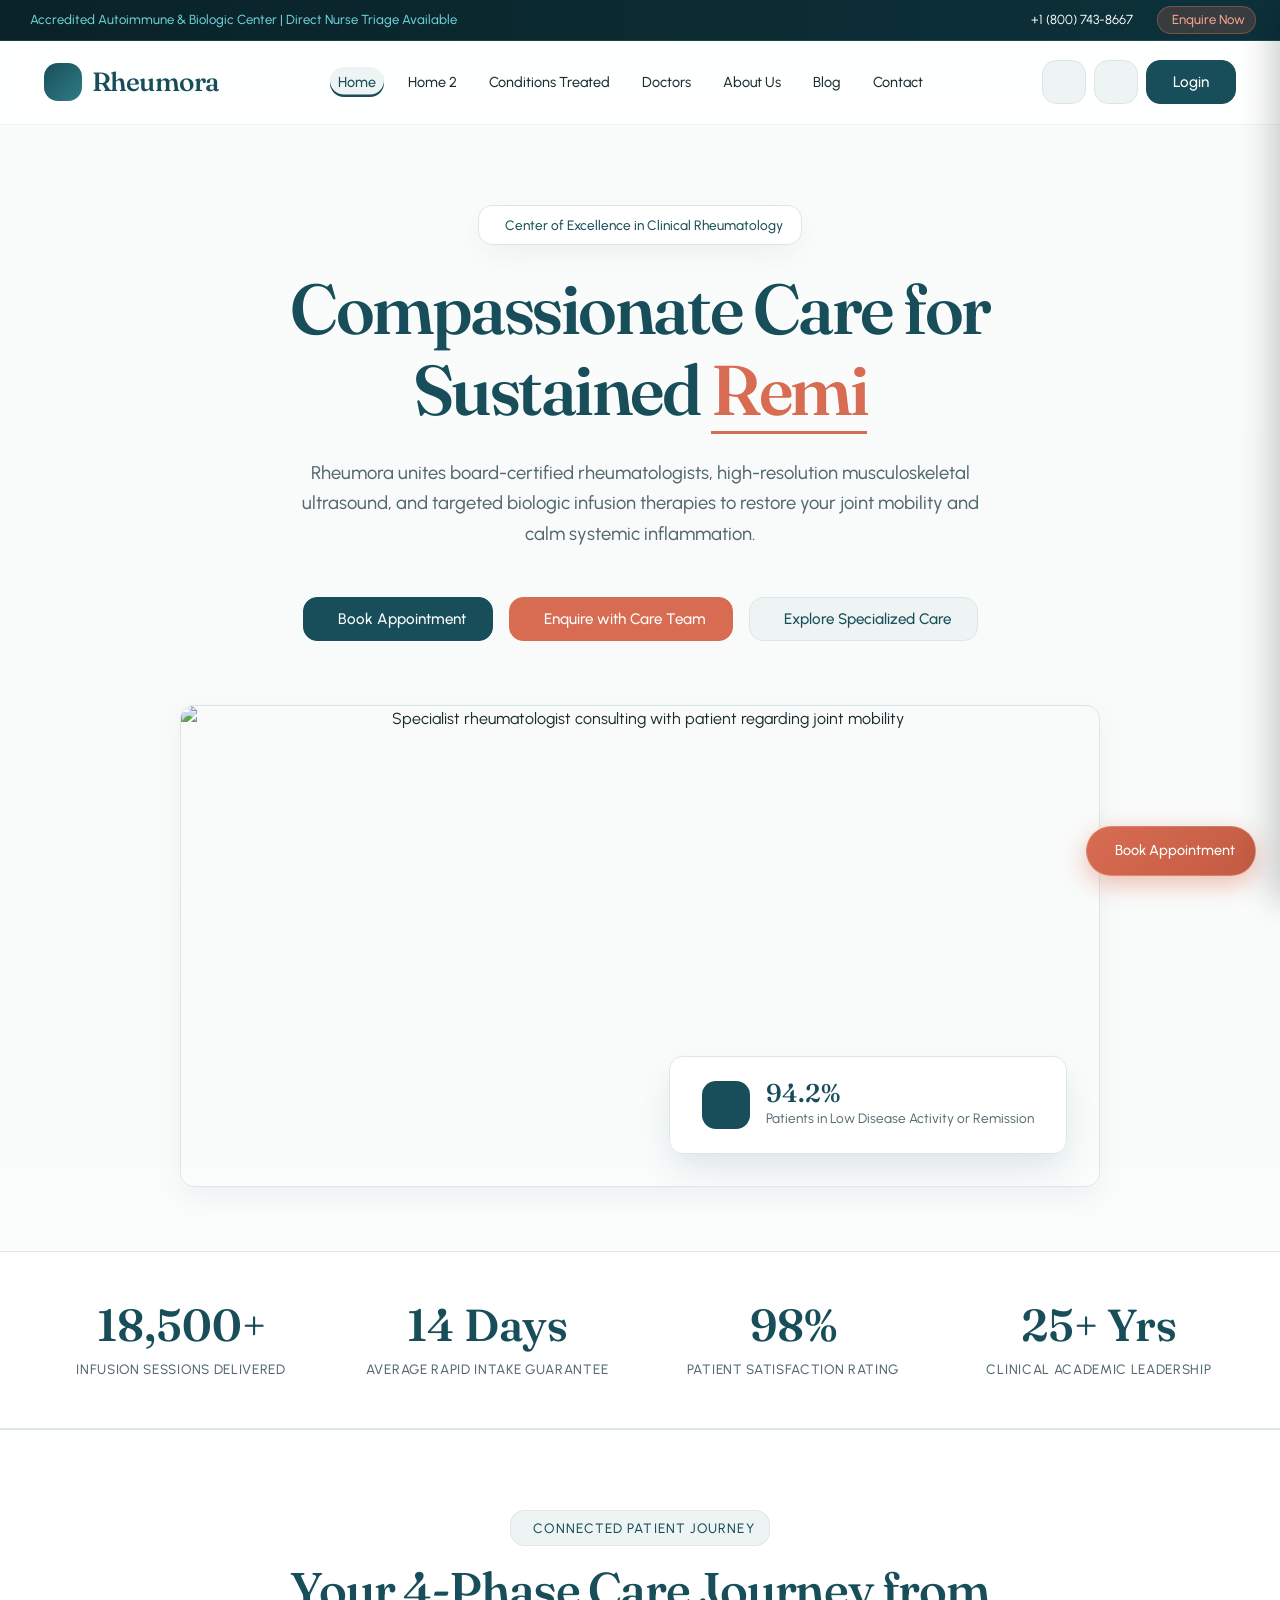
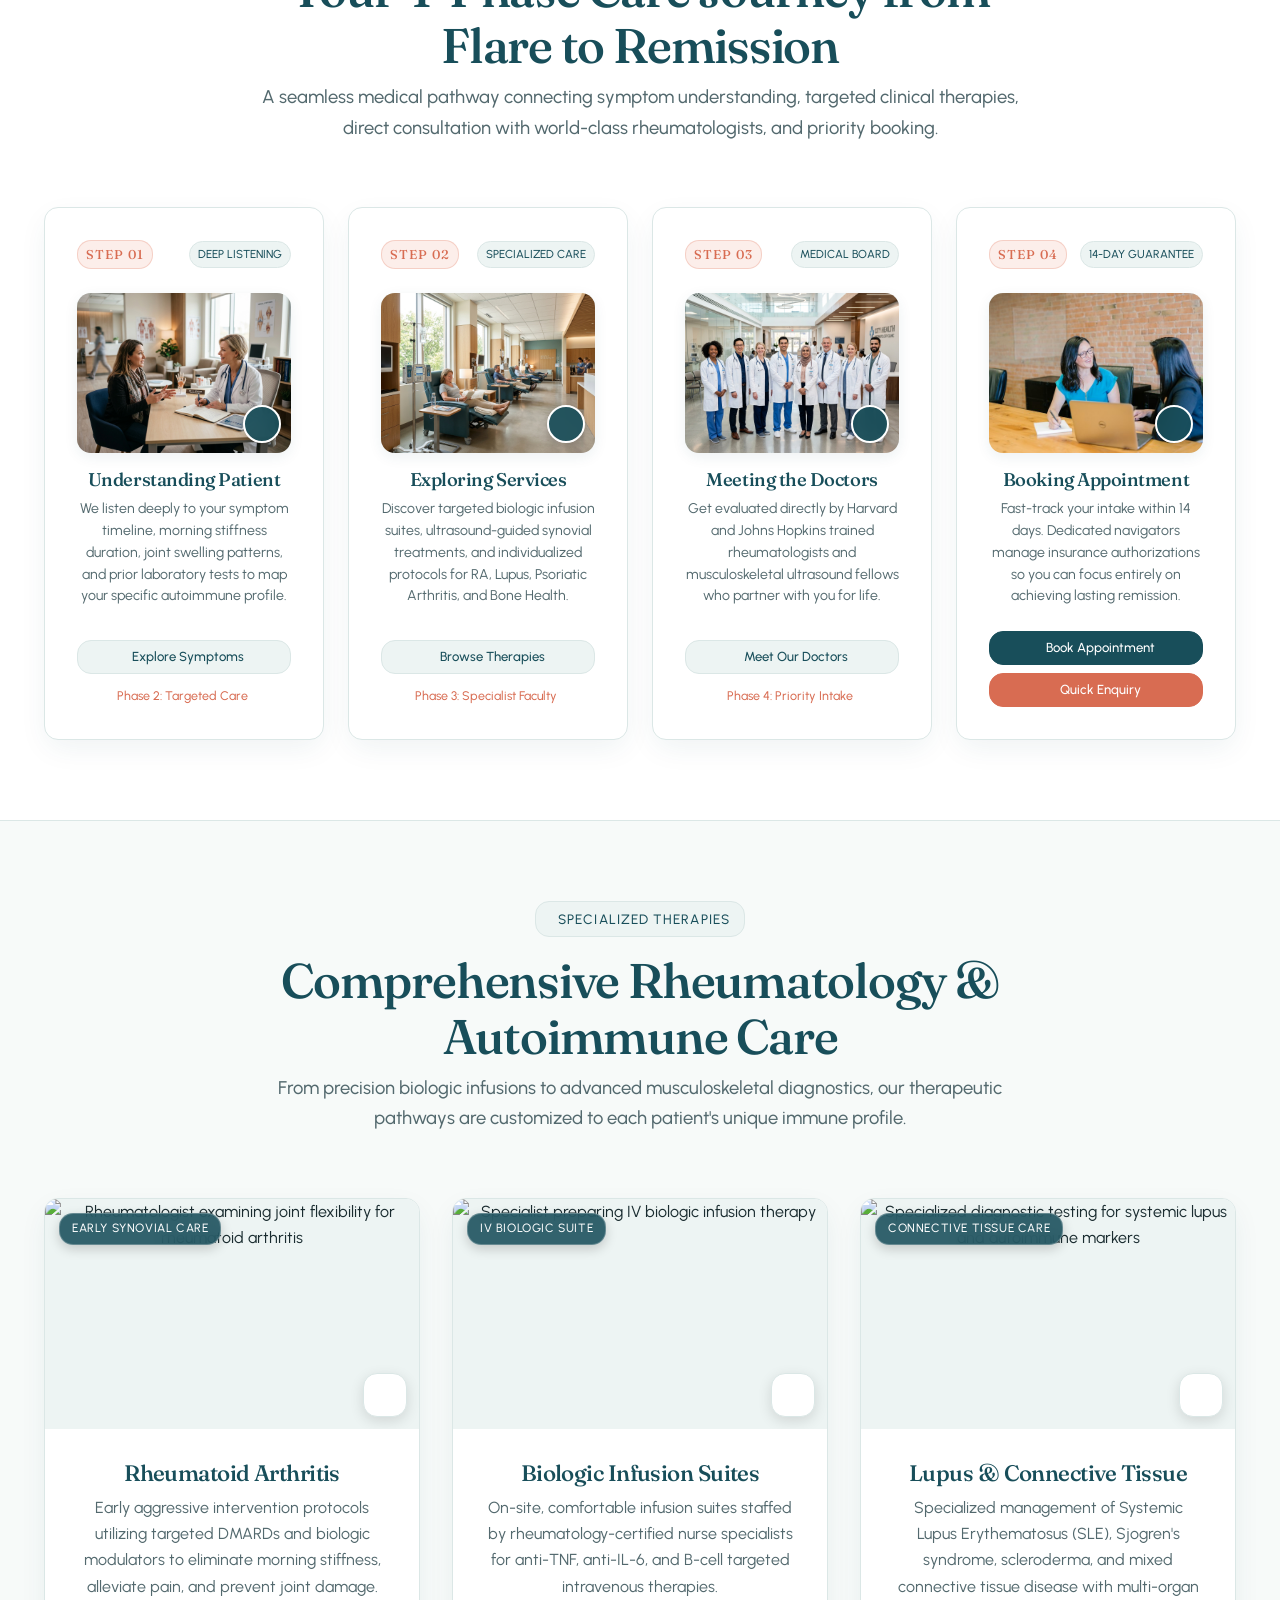
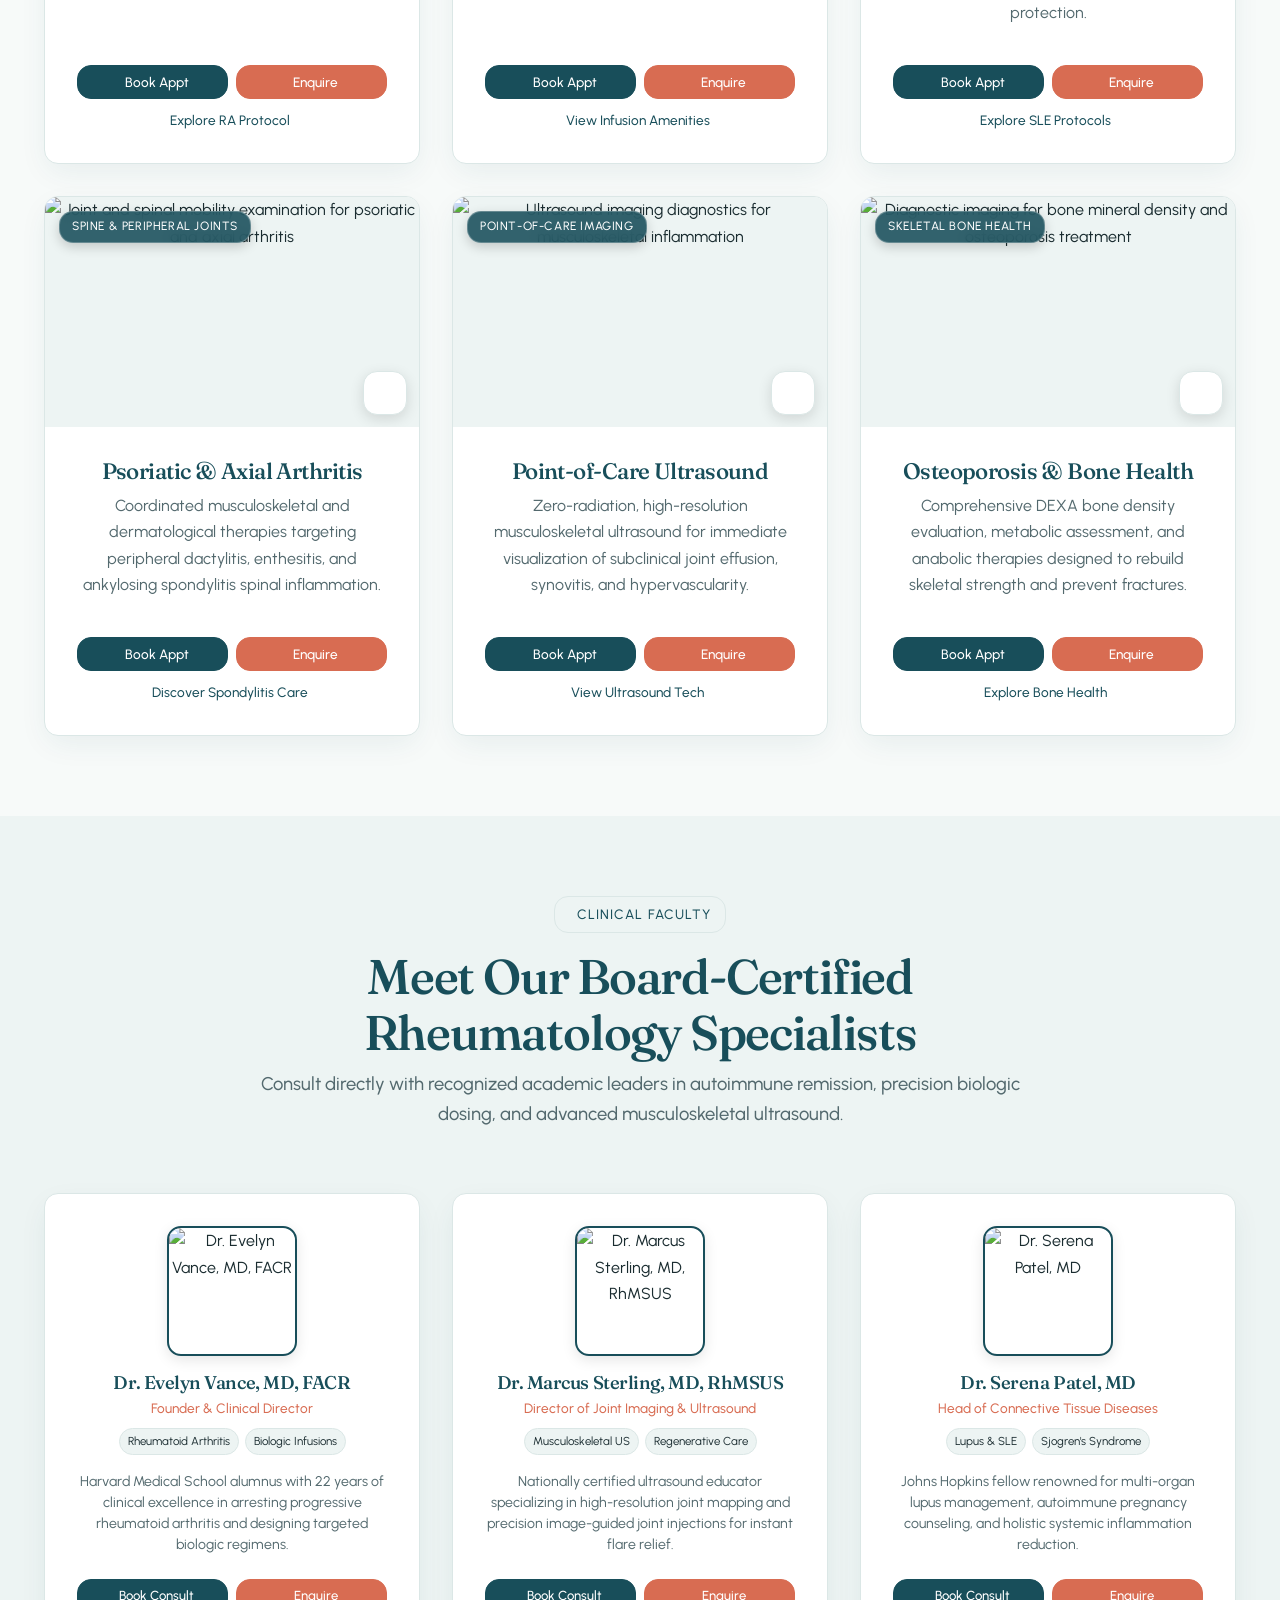
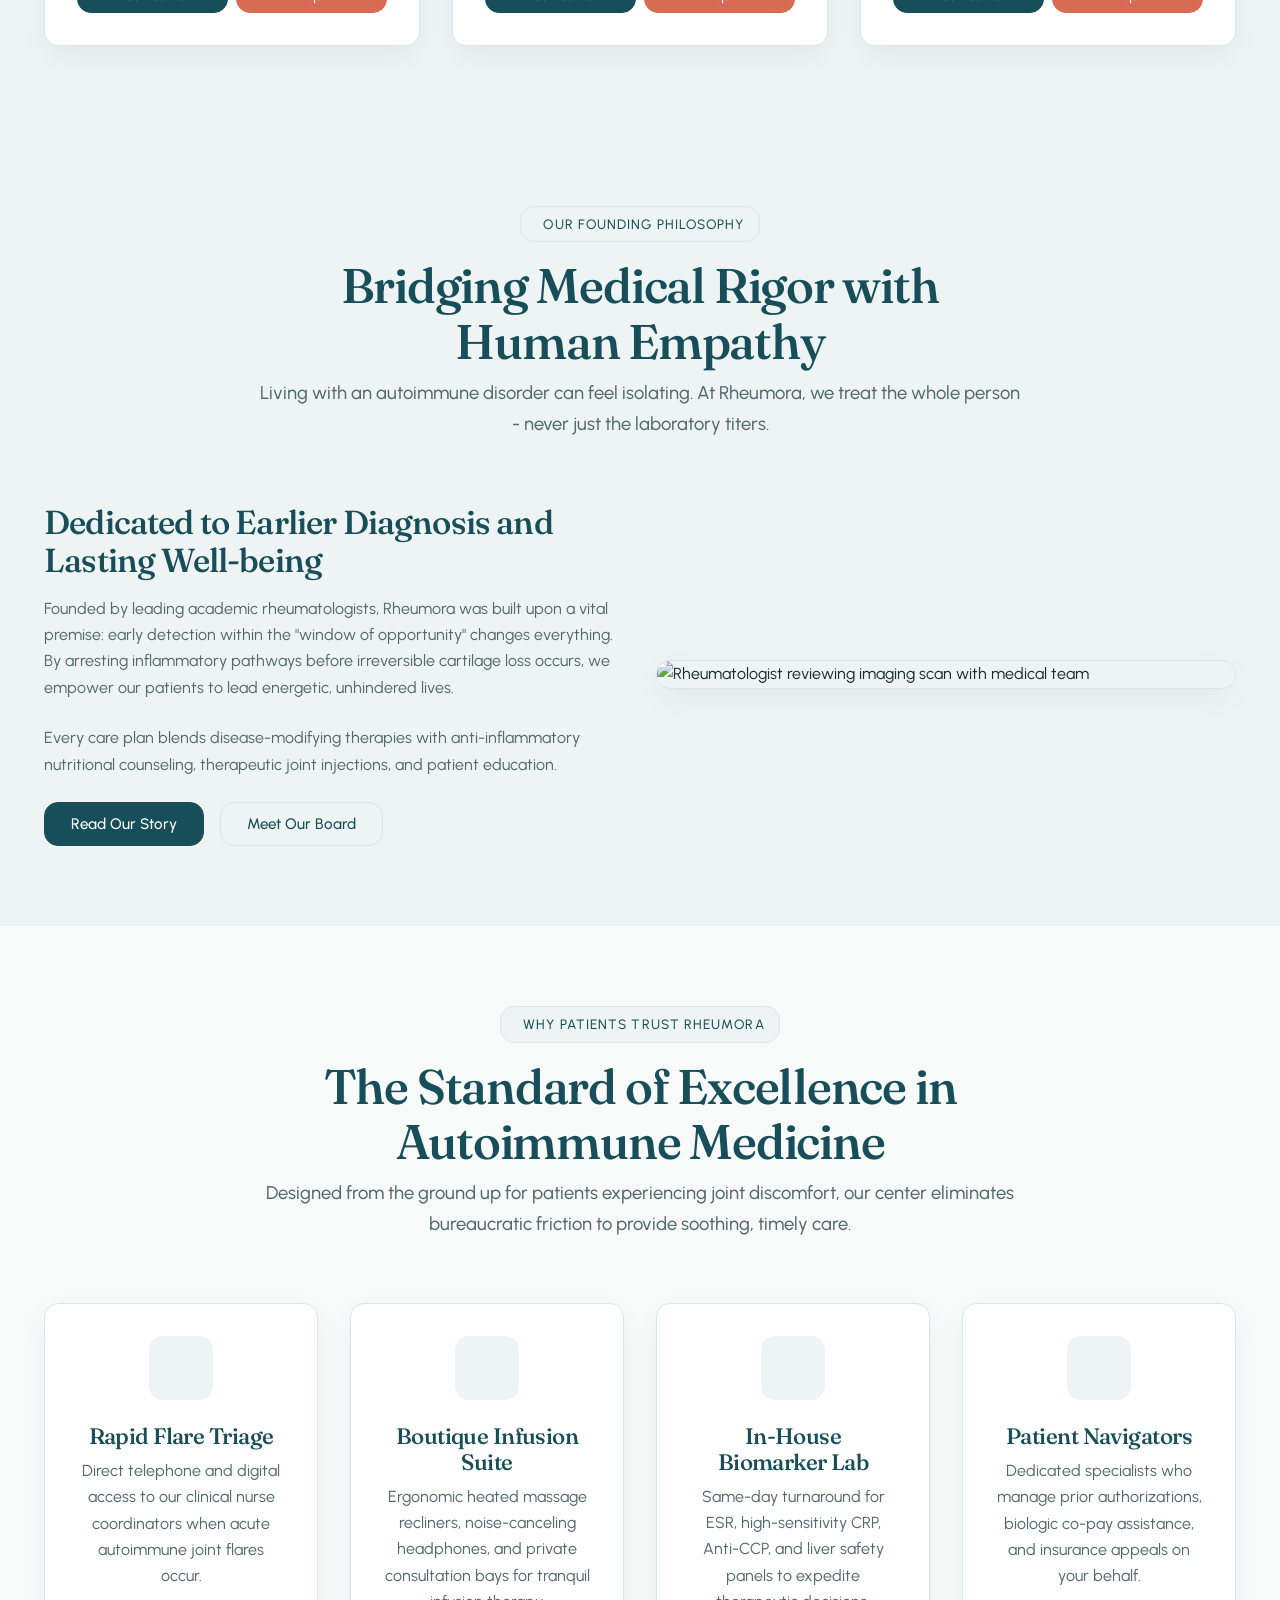
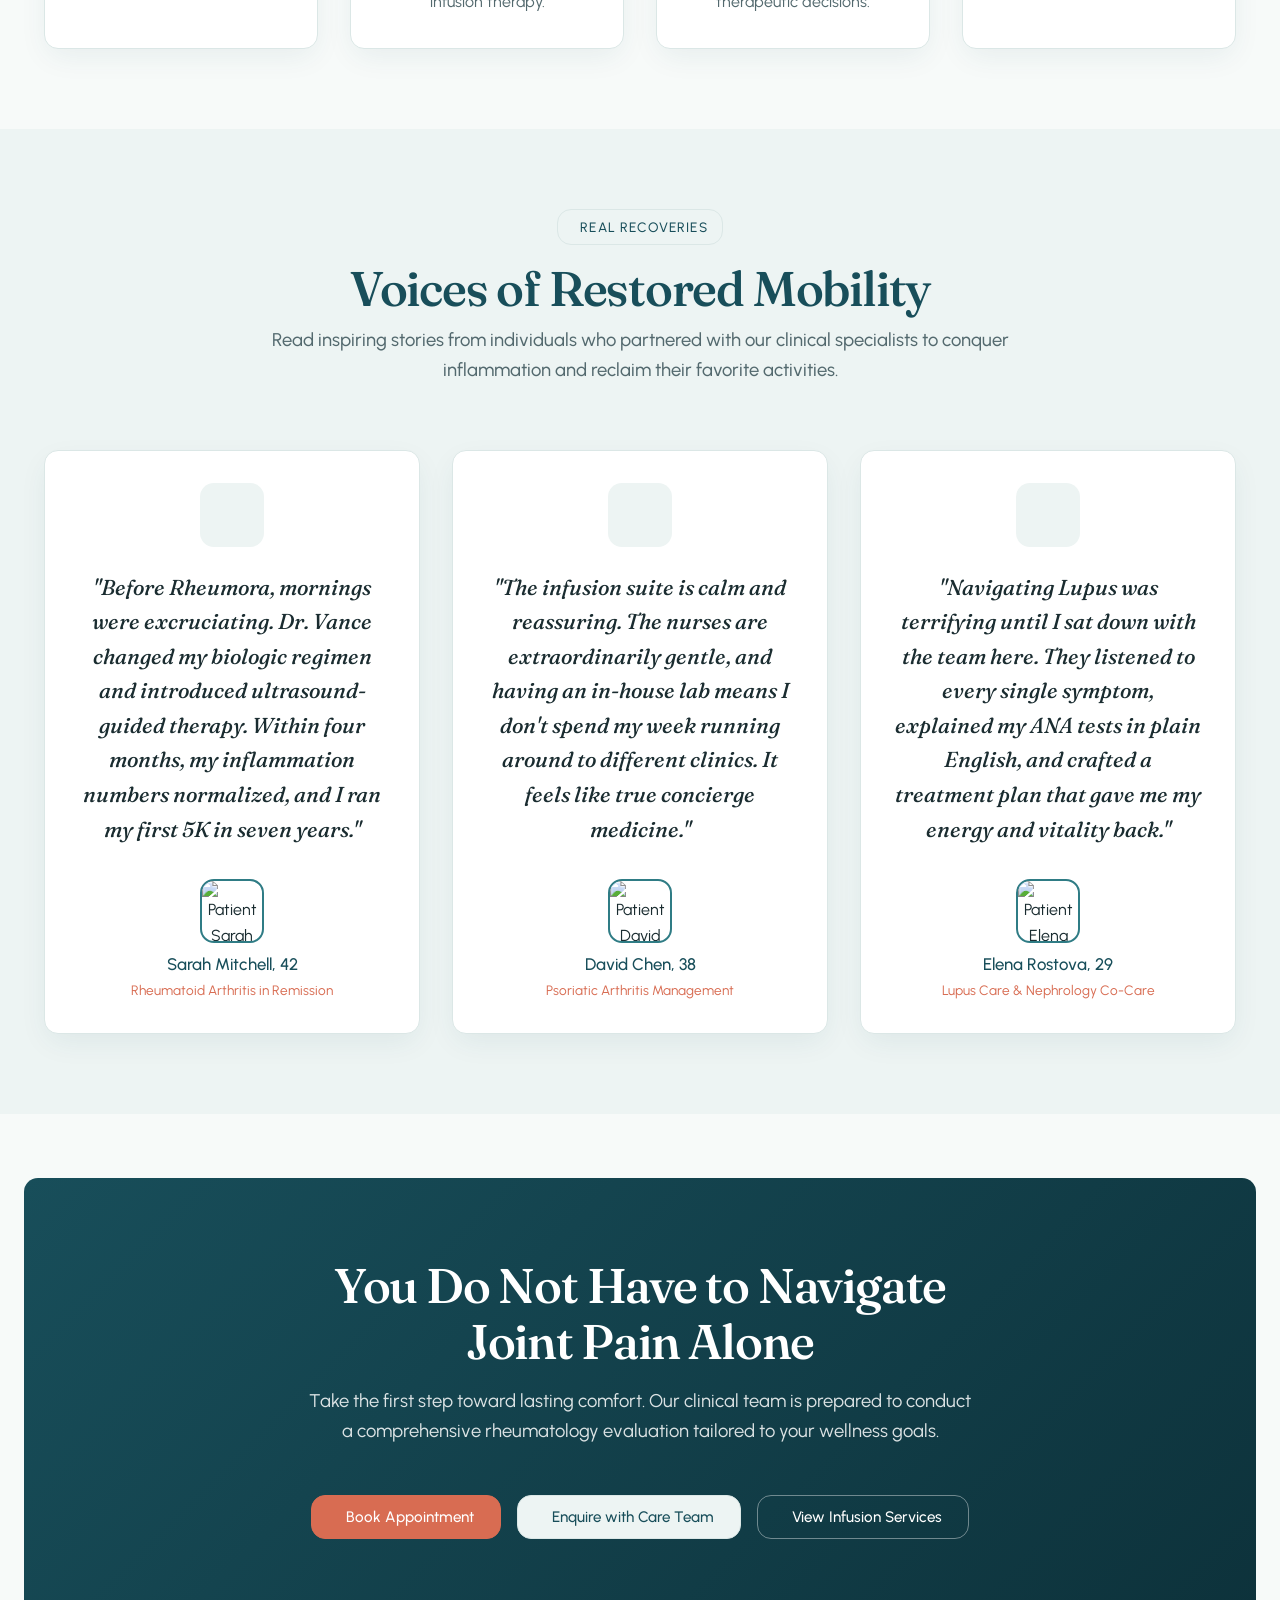
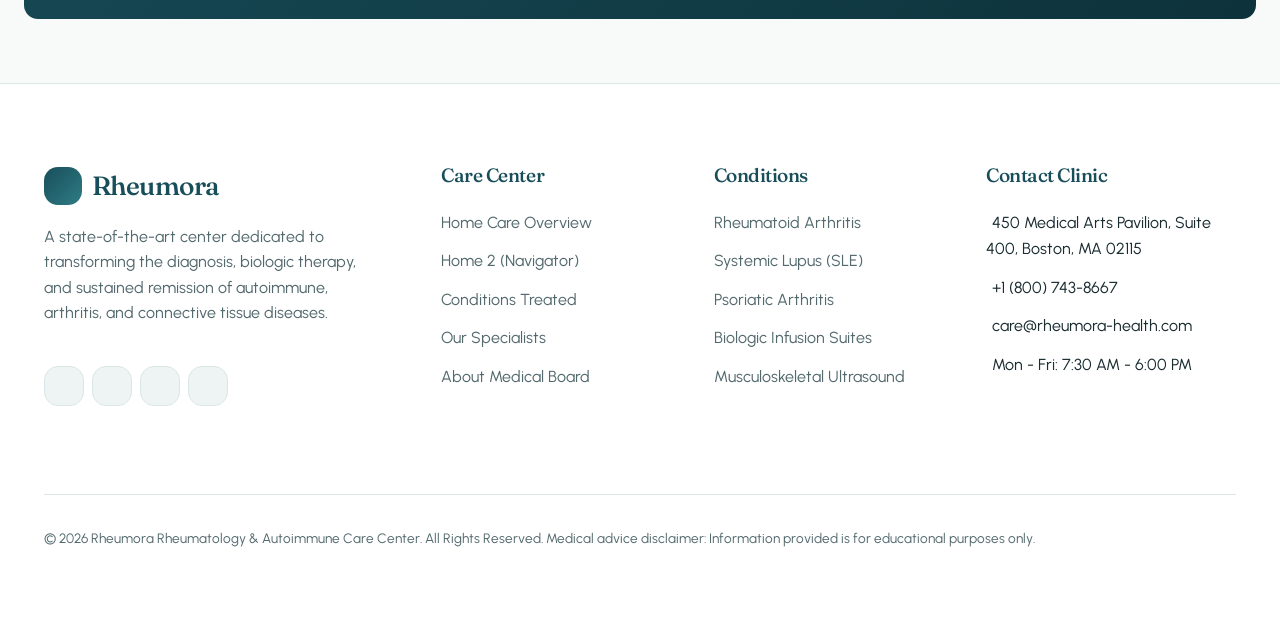
==== commit 3b7d3df0: "Enhance Rheumatology Care Center: add Doctors page, journey phase images, services imagery, active n" ====
--- a/index.html
+++ b/index.html
@@ -3,7 +3,7 @@
 <head>
   <meta charset="UTF-8">
   <meta name="viewport" content="width=device-width, initial-scale=1.0">
-  <title>Rheumora â€” Rheumatology & Autoimmune Care Center</title>
+  <title>Rheumora | Rheumatology &amp; Autoimmune Care Center</title>
   <meta name="description" content="Rheumora is a premier Rheumatology and Autoimmune Care Center delivering state-of-the-art biologic therapies, early arthritis diagnostics, and compassionate patient care.">
   
   <!-- Favicon / Brand Symbol -->
@@ -39,9 +39,27 @@
 </head>
 <body>
 
+  <!-- Top Clinical Information & Quick Direct Actions Bar -->
+  <aside class="top-clinic-bar" aria-label="Clinical Hours and Direct Actions">
+    <div class="top-clinic-bar-inner">
+      <div class="top-clinic-badge">
+        <i class="ph ph-shield-check"></i>
+        <span>Accredited Autoimmune &amp; Biologic Center | Direct Nurse Triage Available</span>
+      </div>
+      <div class="top-clinic-contacts">
+        <a href="tel:+18007438667" class="top-clinic-link">
+          <i class="ph ph-phone"></i> +1 (800) 743-8667
+        </a>
+        <a href="contact.html" class="top-clinic-cta-enquire">
+          <i class="ph ph-chat-circle-dots"></i> Enquire Now
+        </a>
+      </div>
+    </div>
+  </aside>
+
   <!-- ========================================================================
        SITE HEADER / NAVBAR (Step 4 & Step 6)
-       > 1024px: Full horizontal navbar | â‰¤ 1024px: Hamburger + Slide Drawer
+       > 1024px: Full horizontal navbar | <= 1024px: Hamburger + Slide Drawer
        ======================================================================== -->
   <header class="site-header" id="siteHeader">
     <div class="header-container">
@@ -57,7 +75,8 @@
         <ul class="nav-menu">
           <li><a href="index.html" class="nav-link active">Home</a></li>
           <li><a href="home2.html" class="nav-link">Home 2</a></li>
-          <li><a href="services.html" class="nav-link">Services</a></li>
+          <li><a href="services.html" class="nav-link">Conditions Treated</a></li>
+          <li><a href="doctors.html" class="nav-link">Doctors</a></li>
           <li><a href="about.html" class="nav-link">About Us</a></li>
           <li><a href="blog.html" class="nav-link">Blog</a></li>
           <li><a href="contact.html" class="nav-link">Contact</a></li>
@@ -66,7 +85,7 @@
 
       <!-- Header Actions Right -->
       <div class="header-actions">
-        <!-- RTL Toggle Button (Icon Only: â‡†) -->
+        <!-- RTL Toggle Button (Icon Only) -->
         <button type="button" class="btn-icon-square rtl-toggle-btn" aria-label="Toggle text direction" title="Toggle RTL layout">
           <i class="ph ph-arrows-left-right"></i>
         </button>
@@ -79,7 +98,7 @@
         <!-- Login Button (Step 4: labeled exactly "Login") -->
         <a href="login.html" class="btn btn-primary">Login</a>
 
-        <!-- Hamburger Trigger (Shown at â‰¤ 1024px) -->
+        <!-- Hamburger Trigger (Shown at <= 1024px) -->
         <button type="button" class="hamburger-btn" id="hamburgerBtn" aria-label="Open mobile navigation menu">
           <i class="ph ph-list"></i>
         </button>
@@ -91,7 +110,7 @@
   <!-- Mobile Drawer Backdrop -->
   <div class="drawer-backdrop" id="drawerBackdrop" aria-hidden="true"></div>
 
-  <!-- Mobile Slide Drawer (â‰¤ 1024px) -->
+  <!-- Mobile Slide Drawer (<= 1024px) -->
   <aside class="mobile-drawer" id="mobileDrawer" aria-label="Mobile Navigation">
     <div class="drawer-header">
       <a href="index.html" class="logo">
@@ -106,7 +125,8 @@
     <ul class="drawer-nav">
       <li><a href="index.html" class="drawer-link active"><i class="ph ph-house" style="margin-inline-end: 10px;"></i> Home</a></li>
       <li><a href="home2.html" class="drawer-link"><i class="ph ph-browsers" style="margin-inline-end: 10px;"></i> Home 2</a></li>
-      <li><a href="services.html" class="drawer-link"><i class="ph ph-first-aid" style="margin-inline-end: 10px;"></i> Services</a></li>
+      <li><a href="services.html" class="drawer-link"><i class="ph ph-first-aid" style="margin-inline-end: 10px;"></i> Conditions Treated</a></li>
+      <li><a href="doctors.html" class="drawer-link"><i class="ph ph-users-three" style="margin-inline-end: 10px;"></i> Doctors</a></li>
       <li><a href="about.html" class="drawer-link"><i class="ph ph-info" style="margin-inline-end: 10px;"></i> About Us</a></li>
       <li><a href="blog.html" class="drawer-link"><i class="ph ph-article" style="margin-inline-end: 10px;"></i> Blog</a></li>
       <li><a href="contact.html" class="drawer-link"><i class="ph ph-envelope-simple" style="margin-inline-end: 10px;"></i> Contact</a></li>
@@ -154,7 +174,10 @@
 
           <div class="hero-actions">
             <a href="contact.html" class="btn btn-primary">
-              <i class="ph ph-calendar-check"></i> Schedule Clinical Consultation
+              <i class="ph ph-calendar-check"></i> Book Appointment
+            </a>
+            <a href="contact.html#consultationForm" class="btn btn-accent">
+              <i class="ph ph-chat-circle-dots"></i> Enquire with Care Team
             </a>
             <a href="services.html" class="btn btn-secondary">
               <i class="ph ph-stethoscope"></i> Explore Specialized Care
@@ -202,7 +225,130 @@
       </div>
     </section>
 
-    <!-- 2. SERVICES SECTION (Card Grid - Step 3 & Step 9.1) -->
+    <!-- 2. CONNECTED PATIENT JOURNEY FLOW (Step 1 -> Step 2 -> Step 3 -> Step 4) -->
+    <section class="section patient-journey-section" id="patientJourney">
+      <div class="container">
+        
+        <div class="section-header">
+          <span class="section-badge"><i class="ph ph-path"></i> Connected Patient Journey</span>
+          <h2 class="section-title">Your 4-Phase Care Journey from Flare to Remission</h2>
+          <p class="section-subtitle">
+            A seamless medical pathway connecting symptom understanding, targeted clinical therapies, direct consultation with world-class rheumatologists, and priority booking.
+          </p>
+        </div>
+
+        <div class="journey-steps-grid">
+          
+          <!-- Step 1: Understanding Patient -->
+          <article class="journey-step-card">
+            <div class="journey-step-header">
+              <span class="journey-step-num">STEP 01</span>
+              <span class="journey-step-badge">Deep Listening</span>
+            </div>
+            <div class="journey-step-media">
+              <img src="assets/images/journey-step-1.jpg" alt="Rheumatologist listening with empathy to patient describing joint symptoms" class="journey-step-img" loading="lazy">
+              <div class="journey-step-icon-badge">
+                <i class="ph ph-hand-heart"></i>
+              </div>
+            </div>
+            <h3 class="journey-step-title">Understanding Patient</h3>
+            <p class="journey-step-desc">
+              We listen deeply to your symptom timeline, morning stiffness duration, joint swelling patterns, and prior laboratory tests to map your specific autoimmune profile.
+            </p>
+            <div class="journey-step-action">
+              <a href="#careSpecialties" class="btn btn-secondary">
+                <i class="ph ph-magnifying-glass"></i> Explore Symptoms
+              </a>
+              <span class="journey-next-indicator">
+                <span>Phase 2: Targeted Care</span> <i class="ph ph-arrow-down"></i>
+              </span>
+            </div>
+          </article>
+
+          <!-- Step 2: Exploring Related Services -->
+          <article class="journey-step-card">
+            <div class="journey-step-header">
+              <span class="journey-step-num">STEP 02</span>
+              <span class="journey-step-badge">Specialized Care</span>
+            </div>
+            <div class="journey-step-media">
+              <img src="assets/images/journey-step-2.jpg" alt="Biologic infusion suites with comfortable recliners and modern IV therapy" class="journey-step-img" loading="lazy">
+              <div class="journey-step-icon-badge">
+                <i class="ph ph-flask"></i>
+              </div>
+            </div>
+            <h3 class="journey-step-title">Exploring Services</h3>
+            <p class="journey-step-desc">
+              Discover targeted biologic infusion suites, ultrasound-guided synovial treatments, and individualized protocols for RA, Lupus, Psoriatic Arthritis, and Bone Health.
+            </p>
+            <div class="journey-step-action">
+              <a href="#careSpecialties" class="btn btn-secondary">
+                <i class="ph ph-stethoscope"></i> Browse Therapies
+              </a>
+              <span class="journey-next-indicator">
+                <span>Phase 3: Specialist Faculty</span> <i class="ph ph-arrow-down"></i>
+              </span>
+            </div>
+          </article>
+
+          <!-- Step 3: Meeting the Doctors -->
+          <article class="journey-step-card">
+            <div class="journey-step-header">
+              <span class="journey-step-num">STEP 03</span>
+              <span class="journey-step-badge">Medical Board</span>
+            </div>
+            <div class="journey-step-media">
+              <img src="assets/images/journey-step-3.jpg" alt="Board-certified team of rheumatologists and autoimmune specialists" class="journey-step-img" loading="lazy">
+              <div class="journey-step-icon-badge">
+                <i class="ph ph-users-three"></i>
+              </div>
+            </div>
+            <h3 class="journey-step-title">Meeting the Doctors</h3>
+            <p class="journey-step-desc">
+              Get evaluated directly by Harvard and Johns Hopkins trained rheumatologists and musculoskeletal ultrasound fellows who partner with you for life.
+            </p>
+            <div class="journey-step-action">
+              <a href="#specialistsTeam" class="btn btn-secondary">
+                <i class="ph ph-identification-card"></i> Meet Our Doctors
+              </a>
+              <span class="journey-next-indicator">
+                <span>Phase 4: Priority Intake</span> <i class="ph ph-arrow-down"></i>
+              </span>
+            </div>
+          </article>
+
+          <!-- Step 4: Booking an Appointment -->
+          <article class="journey-step-card">
+            <div class="journey-step-header">
+              <span class="journey-step-num">STEP 04</span>
+              <span class="journey-step-badge">14-Day Guarantee</span>
+            </div>
+            <div class="journey-step-media">
+              <img src="assets/images/journey-step-4.jpg" alt="Patient intake navigator consulting and booking priority appointment" class="journey-step-img" loading="lazy">
+              <div class="journey-step-icon-badge">
+                <i class="ph ph-calendar-check"></i>
+              </div>
+            </div>
+            <h3 class="journey-step-title">Booking Appointment</h3>
+            <p class="journey-step-desc">
+              Fast-track your intake within 14 days. Dedicated navigators manage insurance authorizations so you can focus entirely on achieving lasting remission.
+            </p>
+            <div class="journey-step-action">
+              <a href="contact.html" class="btn btn-primary">
+                <i class="ph ph-calendar-plus"></i> Book Appointment
+              </a>
+              <a href="contact.html#consultationForm" class="btn btn-accent">
+                <i class="ph ph-chat-circle-dots"></i> Quick Enquiry
+              </a>
+            </div>
+          </article>
+
+        </div>
+
+      </div>
+    </section>
+
+    <!-- 3. SERVICES SECTION (Card Grid with Images & Dual CTAs) -->
     <section class="section" id="careSpecialties">
       <div class="container">
         
@@ -210,70 +356,227 @@
           <span class="section-badge"><i class="ph ph-stethoscope"></i> Specialized Therapies</span>
           <h2 class="section-title">Comprehensive Rheumatology & Autoimmune Care</h2>
           <p class="section-subtitle">
-            From precision biologic infusions to advanced musculoskeletal diagnostics, our therapeutic pathways are customized to each patientâ€™s unique immune profile.
+            From precision biologic infusions to advanced musculoskeletal diagnostics, our therapeutic pathways are customized to each patient's unique immune profile.
           </p>
         </div>
 
         <div class="grid grid-3">
           
           <!-- Card 1 -->
-          <article class="service-card">
-            <div class="card-icon"><i class="ph ph-hand-heart"></i></div>
-            <h3 class="card-title">Rheumatoid Arthritis</h3>
-            <p class="card-text">
-              Early aggressive intervention protocols utilizing targeted DMARDs and biologic modulators to eliminate morning stiffness, alleviate pain, and prevent joint damage.
-            </p>
-            <a href="services.html#ra" class="btn btn-secondary">Learn Pathway</a>
+          <article class="service-card has-image">
+            <div class="service-card-media">
+              <img src="https://images.unsplash.com/photo-1584515979956-d9f6e5d09982?auto=format&fit=crop&w=800&q=80" alt="Rheumatologist examining joint flexibility for rheumatoid arthritis" class="service-card-img" loading="lazy">
+              <span class="service-category-tag">Early Synovial Care</span>
+              <div class="service-badge-overlay" title="Rheumatoid Arthritis Specialty">
+                <i class="ph ph-hand-heart"></i>
+              </div>
+            </div>
+            <div class="service-card-body">
+              <h3 class="card-title">Rheumatoid Arthritis</h3>
+              <p class="card-text">
+                Early aggressive intervention protocols utilizing targeted DMARDs and biologic modulators to eliminate morning stiffness, alleviate pain, and prevent joint damage.
+              </p>
+              <div class="card-cta-group">
+                <a href="contact.html" class="btn btn-primary"><i class="ph ph-calendar-check"></i> Book Appt</a>
+                <a href="contact.html#consultationForm" class="btn btn-accent"><i class="ph ph-chat-circle-dots"></i> Enquire</a>
+              </div>
+              <a href="services.html#ra" style="display: inline-flex; align-items: center; gap: 5px; font-size: 0.85rem; color: var(--color-primary); margin-top: 10px; font-weight: var(--weight-label);">
+                <span>Explore RA Protocol</span> <i class="ph ph-arrow-right"></i>
+              </a>
+            </div>
           </article>
 
           <!-- Card 2 -->
-          <article class="service-card">
-            <div class="card-icon"><i class="ph ph-drop"></i></div>
-            <h3 class="card-title">Biologic Infusion Suites</h3>
-            <p class="card-text">
-              On-site, comfortable infusion suites staffed by rheumatology-certified nurse specialists for anti-TNF, anti-IL-6, and B-cell targeted intravenous therapies.
-            </p>
-            <a href="services.html#infusion" class="btn btn-secondary">Infusion Protocol</a>
+          <article class="service-card has-image">
+            <div class="service-card-media">
+              <img src="https://images.unsplash.com/photo-1576091160399-112ba8d25d1d?auto=format&fit=crop&w=800&q=80" alt="Specialist preparing IV biologic infusion therapy" class="service-card-img" loading="lazy">
+              <span class="service-category-tag">IV Biologic Suite</span>
+              <div class="service-badge-overlay" title="Biologic Infusion Suites">
+                <i class="ph ph-drop"></i>
+              </div>
+            </div>
+            <div class="service-card-body">
+              <h3 class="card-title">Biologic Infusion Suites</h3>
+              <p class="card-text">
+                On-site, comfortable infusion suites staffed by rheumatology-certified nurse specialists for anti-TNF, anti-IL-6, and B-cell targeted intravenous therapies.
+              </p>
+              <div class="card-cta-group">
+                <a href="contact.html" class="btn btn-primary"><i class="ph ph-calendar-check"></i> Book Appt</a>
+                <a href="contact.html#consultationForm" class="btn btn-accent"><i class="ph ph-chat-circle-dots"></i> Enquire</a>
+              </div>
+              <a href="services.html#infusion" style="display: inline-flex; align-items: center; gap: 5px; font-size: 0.85rem; color: var(--color-primary); margin-top: 10px; font-weight: var(--weight-label);">
+                <span>View Infusion Amenities</span> <i class="ph ph-arrow-right"></i>
+              </a>
+            </div>
           </article>
 
           <!-- Card 3 -->
-          <article class="service-card">
-            <div class="card-icon"><i class="ph ph-butterfly"></i></div>
-            <h3 class="card-title">Lupus & Connective Tissue</h3>
-            <p class="card-text">
-              Specialized management of Systemic Lupus Erythematosus (SLE), SjÃ¶grenâ€™s syndrome, scleroderma, and mixed connective tissue disease with multi-organ protection.
-            </p>
-            <a href="services.html#lupus" class="btn btn-secondary">Care Overview</a>
+          <article class="service-card has-image">
+            <div class="service-card-media">
+              <img src="https://images.unsplash.com/photo-1579154204601-01588f351e67?auto=format&fit=crop&w=800&q=80" alt="Specialized diagnostic testing for systemic lupus and autoimmune markers" class="service-card-img" loading="lazy">
+              <span class="service-category-tag">Connective Tissue Care</span>
+              <div class="service-badge-overlay" title="Lupus & Connective Tissue Specialty">
+                <i class="ph ph-butterfly"></i>
+              </div>
+            </div>
+            <div class="service-card-body">
+              <h3 class="card-title">Lupus & Connective Tissue</h3>
+              <p class="card-text">
+                Specialized management of Systemic Lupus Erythematosus (SLE), Sjogren's syndrome, scleroderma, and mixed connective tissue disease with multi-organ protection.
+              </p>
+              <div class="card-cta-group">
+                <a href="contact.html" class="btn btn-primary"><i class="ph ph-calendar-check"></i> Book Appt</a>
+                <a href="contact.html#consultationForm" class="btn btn-accent"><i class="ph ph-chat-circle-dots"></i> Enquire</a>
+              </div>
+              <a href="services.html#lupus" style="display: inline-flex; align-items: center; gap: 5px; font-size: 0.85rem; color: var(--color-primary); margin-top: 10px; font-weight: var(--weight-label);">
+                <span>Explore SLE Protocols</span> <i class="ph ph-arrow-right"></i>
+              </a>
+            </div>
           </article>
 
           <!-- Card 4 -->
-          <article class="service-card">
-            <div class="card-icon"><i class="ph ph-path"></i></div>
-            <h3 class="card-title">Psoriatic & Axial Arthritis</h3>
-            <p class="card-text">
-              Coordinated musculoskeletal and dermatological therapies targeting peripheral dactylitis, enthesitis, and ankylosing spondylitis spinal inflammation.
-            </p>
-            <a href="services.html#psa" class="btn btn-secondary">Discover Care</a>
+          <article class="service-card has-image">
+            <div class="service-card-media">
+              <img src="https://images.unsplash.com/photo-1588776814546-1ffcf47267a5?auto=format&fit=crop&w=800&q=80" alt="Joint and spinal mobility examination for psoriatic and axial arthritis" class="service-card-img" loading="lazy">
+              <span class="service-category-tag">Spine &amp; Peripheral Joints</span>
+              <div class="service-badge-overlay" title="Psoriatic & Axial Arthritis Specialty">
+                <i class="ph ph-path"></i>
+              </div>
+            </div>
+            <div class="service-card-body">
+              <h3 class="card-title">Psoriatic & Axial Arthritis</h3>
+              <p class="card-text">
+                Coordinated musculoskeletal and dermatological therapies targeting peripheral dactylitis, enthesitis, and ankylosing spondylitis spinal inflammation.
+              </p>
+              <div class="card-cta-group">
+                <a href="contact.html" class="btn btn-primary"><i class="ph ph-calendar-check"></i> Book Appt</a>
+                <a href="contact.html#consultationForm" class="btn btn-accent"><i class="ph ph-chat-circle-dots"></i> Enquire</a>
+              </div>
+              <a href="services.html#psa" style="display: inline-flex; align-items: center; gap: 5px; font-size: 0.85rem; color: var(--color-primary); margin-top: 10px; font-weight: var(--weight-label);">
+                <span>Discover Spondylitis Care</span> <i class="ph ph-arrow-right"></i>
+              </a>
+            </div>
           </article>
 
           <!-- Card 5 -->
-          <article class="service-card">
-            <div class="card-icon"><i class="ph ph-activity"></i></div>
-            <h3 class="card-title">Point-of-Care Ultrasound</h3>
-            <p class="card-text">
-              Zero-radiation, high-resolution musculoskeletal ultrasound for immediate visualization of subclinical joint effusion, synovitis, and hypervascularity.
-            </p>
-            <a href="services.html#ultrasound" class="btn btn-secondary">Diagnostic Tech</a>
+          <article class="service-card has-image">
+            <div class="service-card-media">
+              <img src="https://images.unsplash.com/photo-1516549655169-df83a0774514?auto=format&fit=crop&w=800&q=80" alt="Ultrasound imaging diagnostics for musculoskeletal inflammation" class="service-card-img" loading="lazy">
+              <span class="service-category-tag">Point-of-Care Imaging</span>
+              <div class="service-badge-overlay" title="Point-of-Care Ultrasound Specialty">
+                <i class="ph ph-activity"></i>
+              </div>
+            </div>
+            <div class="service-card-body">
+              <h3 class="card-title">Point-of-Care Ultrasound</h3>
+              <p class="card-text">
+                Zero-radiation, high-resolution musculoskeletal ultrasound for immediate visualization of subclinical joint effusion, synovitis, and hypervascularity.
+              </p>
+              <div class="card-cta-group">
+                <a href="contact.html" class="btn btn-primary"><i class="ph ph-calendar-check"></i> Book Appt</a>
+                <a href="contact.html#consultationForm" class="btn btn-accent"><i class="ph ph-chat-circle-dots"></i> Enquire</a>
+              </div>
+              <a href="services.html#ultrasound" style="display: inline-flex; align-items: center; gap: 5px; font-size: 0.85rem; color: var(--color-primary); margin-top: 10px; font-weight: var(--weight-label);">
+                <span>View Ultrasound Tech</span> <i class="ph ph-arrow-right"></i>
+              </a>
+            </div>
           </article>
 
           <!-- Card 6 -->
-          <article class="service-card">
-            <div class="card-icon"><i class="ph ph-shield-check"></i></div>
-            <h3 class="card-title">Osteoporosis & Bone Health</h3>
-            <p class="card-text">
-              Comprehensive DEXA bone density evaluation, metabolic assessment, and anabolic therapies designed to rebuild skeletal strength and prevent fractures.
-            </p>
-            <a href="services.html#osteoporosis" class="btn btn-secondary">Bone Health</a>
+          <article class="service-card has-image">
+            <div class="service-card-media">
+              <img src="https://images.unsplash.com/photo-1530497610245-94d3c16cda28?auto=format&fit=crop&w=800&q=80" alt="Diagnostic imaging for bone mineral density and osteoporosis treatment" class="service-card-img" loading="lazy">
+              <span class="service-category-tag">Skeletal Bone Health</span>
+              <div class="service-badge-overlay" title="Osteoporosis & Bone Health Specialty">
+                <i class="ph ph-shield-check"></i>
+              </div>
+            </div>
+            <div class="service-card-body">
+              <h3 class="card-title">Osteoporosis & Bone Health</h3>
+              <p class="card-text">
+                Comprehensive DEXA bone density evaluation, metabolic assessment, and anabolic therapies designed to rebuild skeletal strength and prevent fractures.
+              </p>
+              <div class="card-cta-group">
+                <a href="contact.html" class="btn btn-primary"><i class="ph ph-calendar-check"></i> Book Appt</a>
+                <a href="contact.html#consultationForm" class="btn btn-accent"><i class="ph ph-chat-circle-dots"></i> Enquire</a>
+              </div>
+              <a href="services.html#osteoporosis" style="display: inline-flex; align-items: center; gap: 5px; font-size: 0.85rem; color: var(--color-primary); margin-top: 10px; font-weight: var(--weight-label);">
+                <span>Explore Bone Health</span> <i class="ph ph-arrow-right"></i>
+              </a>
+            </div>
+          </article>
+
+        </div>
+
+      </div>
+    </section>
+
+    <!-- 4. MEET THE DOCTORS (Phase 3 of Patient Journey) -->
+    <section class="section section-alt" id="specialistsTeam">
+      <div class="container">
+        
+        <div class="section-header">
+          <span class="section-badge"><i class="ph ph-users-three"></i> Clinical Faculty</span>
+          <h2 class="section-title">Meet Our Board-Certified Rheumatology Specialists</h2>
+          <p class="section-subtitle">
+            Consult directly with recognized academic leaders in autoimmune remission, precision biologic dosing, and advanced musculoskeletal ultrasound.
+          </p>
+        </div>
+
+        <div class="grid grid-3">
+          
+          <!-- Doctor 1 -->
+          <article class="doctor-preview-card">
+            <img src="https://images.unsplash.com/photo-1559839734-2b71ea197ec2?auto=format&fit=crop&w=400&q=80" alt="Dr. Evelyn Vance, MD, FACR" class="doctor-preview-avatar" loading="lazy">
+            <h3 class="doctor-preview-name">Dr. Evelyn Vance, MD, FACR</h3>
+            <div class="doctor-preview-role">Founder &amp; Clinical Director</div>
+            <div class="doctor-preview-specialties">
+              <span class="doctor-tag">Rheumatoid Arthritis</span>
+              <span class="doctor-tag">Biologic Infusions</span>
+            </div>
+            <p class="doctor-preview-bio">
+              Harvard Medical School alumnus with 22 years of clinical excellence in arresting progressive rheumatoid arthritis and designing targeted biologic regimens.
+            </p>
+            <div class="doctor-card-cta-group">
+              <a href="contact.html" class="btn btn-primary"><i class="ph ph-calendar-check"></i> Book Consult</a>
+              <a href="contact.html#consultationForm" class="btn btn-accent"><i class="ph ph-chat-circle-dots"></i> Enquire</a>
+            </div>
+          </article>
+
+          <!-- Doctor 2 -->
+          <article class="doctor-preview-card">
+            <img src="https://images.unsplash.com/photo-1622253692010-333f2da6031d?auto=format&fit=crop&w=400&q=80" alt="Dr. Marcus Sterling, MD, RhMSUS" class="doctor-preview-avatar" loading="lazy">
+            <h3 class="doctor-preview-name">Dr. Marcus Sterling, MD, RhMSUS</h3>
+            <div class="doctor-preview-role">Director of Joint Imaging &amp; Ultrasound</div>
+            <div class="doctor-preview-specialties">
+              <span class="doctor-tag">Musculoskeletal US</span>
+              <span class="doctor-tag">Regenerative Care</span>
+            </div>
+            <p class="doctor-preview-bio">
+              Nationally certified ultrasound educator specializing in high-resolution joint mapping and precision image-guided joint injections for instant flare relief.
+            </p>
+            <div class="doctor-card-cta-group">
+              <a href="contact.html" class="btn btn-primary"><i class="ph ph-calendar-check"></i> Book Consult</a>
+              <a href="contact.html#consultationForm" class="btn btn-accent"><i class="ph ph-chat-circle-dots"></i> Enquire</a>
+            </div>
+          </article>
+
+          <!-- Doctor 3 -->
+          <article class="doctor-preview-card">
+            <img src="https://images.unsplash.com/photo-1573496359142-b8d87734a5a2?auto=format&fit=crop&w=400&q=80" alt="Dr. Serena Patel, MD" class="doctor-preview-avatar" loading="lazy">
+            <h3 class="doctor-preview-name">Dr. Serena Patel, MD</h3>
+            <div class="doctor-preview-role">Head of Connective Tissue Diseases</div>
+            <div class="doctor-preview-specialties">
+              <span class="doctor-tag">Lupus &amp; SLE</span>
+              <span class="doctor-tag">Sjogren's Syndrome</span>
+            </div>
+            <p class="doctor-preview-bio">
+              Johns Hopkins fellow renowned for multi-organ lupus management, autoimmune pregnancy counseling, and holistic systemic inflammation reduction.
+            </p>
+            <div class="doctor-card-cta-group">
+              <a href="contact.html" class="btn btn-primary"><i class="ph ph-calendar-check"></i> Book Consult</a>
+              <a href="contact.html#consultationForm" class="btn btn-accent"><i class="ph ph-chat-circle-dots"></i> Enquire</a>
+            </div>
           </article>
 
         </div>
@@ -289,7 +592,7 @@
           <span class="section-badge"><i class="ph ph-buildings"></i> Our Founding Philosophy</span>
           <h2 class="section-title">Bridging Medical Rigor with Human Empathy</h2>
           <p class="section-subtitle">
-            Living with an autoimmune disorder can feel isolating. At Rheumora, we treat the whole person â€” never just the laboratory titers.
+            Living with an autoimmune disorder can feel isolating. At Rheumora, we treat the whole person - never just the laboratory titers.
           </p>
         </div>
 
@@ -389,7 +692,7 @@
           <div class="testimonial-card">
             <div class="card-icon"><i class="ph ph-quotes"></i></div>
             <p class="testimonial-quote">
-              "The infusion suite is calm and reassuring. The nurses are extraordinarily gentle, and having an in-house lab means I donâ€™t spend my week running around to different clinics. It feels like true concierge medicine."
+              "The infusion suite is calm and reassuring. The nurses are extraordinarily gentle, and having an in-house lab means I don't spend my week running around to different clinics. It feels like true concierge medicine."
             </p>
             <div class="testimonial-author">
               <img src="https://images.unsplash.com/photo-1507003211169-0a1dd7228f2d?auto=format&fit=crop&w=150&q=80" alt="Patient David Chen" class="testimonial-avatar" loading="lazy">
@@ -424,10 +727,13 @@
         </p>
         <div class="cta-actions">
           <a href="contact.html" class="btn btn-accent">
-            <i class="ph ph-calendar-plus"></i> Request Priority Consultation
+            <i class="ph ph-calendar-check"></i> Book Appointment
           </a>
-          <a href="services.html" class="btn btn-secondary">
-            <i class="ph ph-phone-call"></i> Speak with Patient Navigator
+          <a href="contact.html#consultationForm" class="btn btn-secondary">
+            <i class="ph ph-chat-circle-dots"></i> Enquire with Care Team
+          </a>
+          <a href="services.html" class="btn btn-outline" style="color: #ffffff; border-color: rgba(255,255,255,0.4);">
+            <i class="ph ph-first-aid"></i> View Infusion Services
           </a>
         </div>
       </div>
@@ -465,7 +771,8 @@
           <ul class="footer-links">
             <li><a href="index.html">Home Care Overview</a></li>
             <li><a href="home2.html">Home 2 (Navigator)</a></li>
-            <li><a href="services.html">Clinical Services</a></li>
+            <li><a href="services.html">Conditions Treated</a></li>
+            <li><a href="doctors.html">Our Specialists</a></li>
             <li><a href="about.html">About Medical Board</a></li>
           </ul>
         </div>
@@ -489,7 +796,7 @@
             <li><i class="ph ph-map-pin" style="margin-inline-end: 6px;"></i> 450 Medical Arts Pavilion, Suite 400, Boston, MA 02115</li>
             <li><i class="ph ph-phone" style="margin-inline-end: 6px;"></i> +1 (800) 743-8667</li>
             <li><i class="ph ph-envelope" style="margin-inline-end: 6px;"></i> care@rheumora-health.com</li>
-            <li><i class="ph ph-clock" style="margin-inline-end: 6px;"></i> Mon â€“ Fri: 7:30 AM â€“ 6:00 PM</li>
+            <li><i class="ph ph-clock" style="margin-inline-end: 6px;"></i> Mon - Fri: 7:30 AM - 6:00 PM</li>
           </ul>
         </div>
 
@@ -506,6 +813,14 @@
     </div>
   </footer>
 
+  <!-- Floating Quick Booking Widget -->
+  <aside class="floating-book-widget" aria-label="Quick Appointment Booking">
+    <a href="contact.html" class="floating-book-btn" title="Book Appointment">
+      <i class="ph ph-calendar-plus" style="font-size: 1.25rem;"></i>
+      <span>Book Appointment</span>
+    </a>
+  </aside>
+
   <!-- Scripts -->
   <script src="assets/js/main.js"></script>
 </body>
--- a/assets/css/style.css
+++ b/assets/css/style.css
@@ -331,6 +331,123 @@
   flex-grow: 1;
 }
 
+/* Service Card Media & Image Presentation */
+.service-card.has-image {
+  padding: 0;
+  overflow: hidden;
+  align-items: stretch;
+  text-align: center;
+}
+
+.service-card-media {
+  position: relative;
+  width: 100%;
+  height: 230px;
+  overflow: hidden;
+  background-color: var(--color-surface-soft);
+}
+
+.service-card-img {
+  width: 100%;
+  height: 100%;
+  object-fit: cover;
+  transition: transform 0.5s cubic-bezier(0.16, 1, 0.3, 1);
+  display: block;
+}
+
+.service-card:hover .service-card-img {
+  transform: scale(1.06);
+}
+
+.service-category-tag {
+  position: absolute;
+  top: 14px;
+  inset-inline-start: 14px;
+  background: rgba(24, 78, 90, 0.88);
+  backdrop-filter: blur(8px);
+  -webkit-backdrop-filter: blur(8px);
+  color: #ffffff;
+  padding: 5px 12px;
+  border-radius: var(--radius-global);
+  font-size: 0.75rem;
+  font-weight: var(--weight-label);
+  letter-spacing: 0.05em;
+  text-transform: uppercase;
+  z-index: 2;
+  box-shadow: 0 4px 12px rgba(0, 0, 0, 0.18);
+  border: 1px solid rgba(255, 255, 255, 0.25);
+}
+
+[data-theme="dark"] .service-category-tag {
+  background: rgba(18, 35, 39, 0.92);
+  color: #6ed0dc;
+  border: 1px solid rgba(110, 208, 220, 0.35);
+}
+
+.service-badge-overlay {
+  position: absolute;
+  bottom: 12px;
+  inset-inline-end: 12px;
+  width: 44px;
+  height: 44px;
+  border-radius: var(--radius-global);
+  background-color: var(--color-surface);
+  color: var(--color-primary);
+  display: flex;
+  align-items: center;
+  justify-content: center;
+  font-size: 1.35rem;
+  box-shadow: 0 4px 14px rgba(0, 0, 0, 0.12);
+  border: 1px solid var(--color-border);
+  transition: var(--transition-smooth);
+}
+
+[data-theme="dark"] .service-badge-overlay {
+  background-color: var(--color-surface);
+  color: #6ed0dc;
+  border-color: var(--color-border);
+  box-shadow: 0 4px 14px rgba(0, 0, 0, 0.4);
+}
+
+.service-card:hover .service-badge-overlay {
+  background-color: var(--color-primary);
+  color: #ffffff;
+  transform: translateY(-2px);
+}
+
+[data-theme="dark"] .service-card:hover .service-badge-overlay {
+  background-color: var(--color-primary);
+  color: #6ed0dc;
+}
+
+.service-card-body {
+  padding: var(--space-lg);
+  display: flex;
+  flex-direction: column;
+  align-items: center;
+  text-align: center;
+  flex-grow: 1;
+  width: 100%;
+  box-sizing: border-box;
+}
+
+.service-card-body .card-title {
+  margin-bottom: var(--space-xs);
+}
+
+.service-card-body .card-text {
+  margin-bottom: var(--space-md);
+  flex-grow: 1;
+}
+
+.service-card-footer {
+  width: 100%;
+  border-top: 1px solid var(--color-border);
+  padding-top: 14px;
+  margin-top: auto;
+  text-align: center;
+}
+
 /* --------------------------------------------------------------------------
    6. GLOBAL BUTTONS
    Uniform padding, radius, and font weight across all pages
@@ -498,6 +615,137 @@
   box-shadow: var(--shadow-global);
 }
 
+/* Clinical Urgent Bar / Top Header Bar */
+.top-clinic-bar {
+  background: linear-gradient(90deg, #092227, #0d323b);
+  color: #eaf1f1;
+  font-size: 0.82rem;
+  padding: 6px var(--space-md);
+  border-bottom: 1px solid rgba(110, 208, 220, 0.15);
+}
+
+[data-theme="dark"] .top-clinic-bar {
+  background: #081417;
+  border-bottom-color: rgba(110, 208, 220, 0.12);
+}
+
+.top-clinic-bar-inner {
+  max-width: var(--container-max);
+  margin-inline: auto;
+  display: flex;
+  align-items: center;
+  justify-content: space-between;
+  gap: var(--space-sm);
+  flex-wrap: wrap;
+}
+
+.top-clinic-badge {
+  display: inline-flex;
+  align-items: center;
+  gap: 6px;
+  color: #6ed0dc;
+  font-weight: var(--weight-label);
+}
+
+.top-clinic-contacts {
+  display: flex;
+  align-items: center;
+  gap: var(--space-md);
+}
+
+.top-clinic-link {
+  color: #ffffff;
+  display: inline-flex;
+  align-items: center;
+  gap: 5px;
+  transition: var(--transition-smooth);
+}
+
+.top-clinic-link:hover {
+  color: #6ed0dc;
+}
+
+.top-clinic-cta-enquire {
+  background: rgba(224, 112, 85, 0.2);
+  color: #fca590;
+  border: 1px solid rgba(224, 112, 85, 0.4);
+  padding: 2px 10px;
+  border-radius: var(--radius-global);
+  font-weight: var(--weight-label);
+  display: inline-flex;
+  align-items: center;
+  gap: 4px;
+  transition: var(--transition-smooth);
+}
+
+.top-clinic-cta-enquire:hover {
+  background: var(--color-accent);
+  color: #ffffff;
+}
+
+@media (max-width: 768px) {
+  .top-clinic-bar {
+    display: none;
+  }
+}
+
+/* Card Button Group for Learn More & Enquire */
+.card-cta-group {
+  display: grid;
+  grid-template-columns: 1fr 1fr;
+  gap: 8px;
+  width: 100%;
+  margin-top: 14px;
+}
+
+.card-cta-group .btn {
+  padding: 8px 12px;
+  font-size: 0.85rem;
+  width: 100%;
+}
+
+/* Floating Quick Action CTA */
+.floating-book-widget {
+  position: fixed;
+  bottom: 24px;
+  inset-inline-end: 24px;
+  z-index: 990;
+  display: flex;
+  align-items: center;
+  gap: 8px;
+}
+
+.floating-book-btn {
+  display: inline-flex;
+  align-items: center;
+  gap: 8px;
+  background: linear-gradient(135deg, var(--color-accent), #c25b42);
+  color: #ffffff !important;
+  font-size: 0.9rem;
+  font-weight: var(--weight-btn);
+  padding: 12px 20px;
+  border-radius: 50px;
+  box-shadow: 0 8px 24px rgba(224, 112, 85, 0.45);
+  transition: var(--transition-smooth);
+  border: 1px solid rgba(255, 255, 255, 0.2);
+}
+
+.floating-book-btn:hover {
+  transform: translateY(-3px) scale(1.02);
+  box-shadow: 0 12px 28px rgba(224, 112, 85, 0.6);
+  color: #ffffff !important;
+}
+
+@media (max-width: 600px) {
+  .floating-book-btn span {
+    display: none;
+  }
+  .floating-book-btn {
+    padding: 14px;
+    border-radius: 50%;
+  }
+}
+
 .header-container {
   display: flex;
   align-items: center;
@@ -567,10 +815,12 @@
   color: var(--color-primary);
   font-weight: var(--weight-btn);
   background-color: var(--color-surface-soft);
+  box-shadow: inset 0 -2.5px 0 var(--color-primary);
 }
 
 [data-theme="dark"] .nav-link.active {
   color: #6ed0dc;
+  box-shadow: inset 0 -2.5px 0 #6ed0dc;
 }
 
 /* Header Actions */
@@ -724,7 +974,134 @@
   padding-block: var(--space-3xl) var(--space-2xl);
   position: relative;
   overflow: hidden;
-  background: radial-gradient(circle at 80% 20%, var(--color-surface-soft) 0%, var(--color-bg) 60%);
+  background-color: var(--color-bg);
+  background-image:
+    linear-gradient(180deg, rgba(255, 255, 255, 0.42) 0%, rgba(255, 255, 255, 0.20) 50%, rgba(255, 255, 255, 0.48) 100%),
+    url('https://images.unsplash.com/photo-1519494026892-80bbd2d6fd0d?auto=format&fit=crop&w=1920&q=80');
+  background-size: cover;
+  background-position: center 25%;
+  background-repeat: no-repeat;
+}
+
+[data-theme="dark"] .hero {
+  background-color: var(--color-bg);
+  background-image:
+    linear-gradient(180deg, rgba(11, 24, 27, 0.55) 0%, rgba(18, 35, 39, 0.35) 50%, rgba(11, 24, 27, 0.65) 100%),
+    url('https://images.unsplash.com/photo-1519494026892-80bbd2d6fd0d?auto=format&fit=crop&w=1920&q=80');
+}
+
+/* Home 2 Split Hero Section */
+.hero-split-section {
+  padding-block: var(--space-3xl) var(--space-2xl);
+  position: relative;
+  overflow: hidden;
+  border-bottom: 1px solid var(--color-border);
+  background-color: var(--color-bg);
+  background-image:
+    linear-gradient(135deg, rgba(255, 255, 255, 0.42) 0%, rgba(255, 255, 255, 0.22) 50%, rgba(255, 255, 255, 0.48) 100%),
+    url('https://images.unsplash.com/photo-1586773860418-d37222d8fce3?auto=format&fit=crop&w=1920&q=80');
+  background-size: cover;
+  background-position: center center;
+  background-repeat: no-repeat;
+}
+
+[data-theme="dark"] .hero-split-section {
+  background-color: var(--color-bg);
+  background-image:
+    linear-gradient(135deg, rgba(11, 24, 27, 0.55) 0%, rgba(18, 35, 39, 0.35) 50%, rgba(11, 24, 27, 0.65) 100%),
+    url('https://images.unsplash.com/photo-1586773860418-d37222d8fce3?auto=format&fit=crop&w=1920&q=80');
+}
+
+/* Reusable Inner Page Hero Banner System */
+.page-hero {
+  padding-block: var(--space-3xl) var(--space-2xl);
+  position: relative;
+  overflow: hidden;
+  border-bottom: 1px solid var(--color-border);
+  background-size: cover;
+  background-position: center center;
+  background-repeat: no-repeat;
+  text-align: center;
+}
+
+.page-hero .container {
+  position: relative;
+  z-index: 2;
+}
+
+.page-hero .section-header {
+  margin-bottom: 0;
+  max-width: 860px;
+  background: rgba(255, 255, 255, 0.78);
+  backdrop-filter: blur(10px);
+  -webkit-backdrop-filter: blur(10px);
+  padding: var(--space-xl) var(--space-lg);
+  border-radius: var(--radius-global);
+  border: 1px solid rgba(255, 255, 255, 0.7);
+  box-shadow: 0 10px 30px rgba(24, 78, 90, 0.08);
+  margin-inline: auto;
+}
+
+[data-theme="dark"] .page-hero .section-header {
+  background: rgba(18, 35, 39, 0.78);
+  border-color: rgba(255, 255, 255, 0.08);
+  box-shadow: 0 10px 30px rgba(0, 0, 0, 0.4);
+}
+
+.page-hero-about {
+  background-color: var(--color-bg);
+  background-image:
+    linear-gradient(135deg, rgba(255, 255, 255, 0.42) 0%, rgba(255, 255, 255, 0.20) 50%, rgba(255, 255, 255, 0.48) 100%),
+    url('https://images.unsplash.com/photo-1504813184591-01572f98c85f?auto=format&fit=crop&w=1920&q=80');
+}
+
+[data-theme="dark"] .page-hero-about {
+  background-color: var(--color-bg);
+  background-image:
+    linear-gradient(135deg, rgba(11, 24, 27, 0.55) 0%, rgba(18, 35, 39, 0.35) 50%, rgba(11, 24, 27, 0.65) 100%),
+    url('https://images.unsplash.com/photo-1504813184591-01572f98c85f?auto=format&fit=crop&w=1920&q=80');
+}
+
+.page-hero-services {
+  background-color: var(--color-bg);
+  background-image:
+    linear-gradient(135deg, rgba(255, 255, 255, 0.42) 0%, rgba(255, 255, 255, 0.20) 50%, rgba(255, 255, 255, 0.48) 100%),
+    url('https://images.unsplash.com/photo-1516549655169-df83a0774514?auto=format&fit=crop&w=1920&q=80');
+}
+
+[data-theme="dark"] .page-hero-services {
+  background-color: var(--color-bg);
+  background-image:
+    linear-gradient(135deg, rgba(11, 24, 27, 0.55) 0%, rgba(18, 35, 39, 0.35) 50%, rgba(11, 24, 27, 0.65) 100%),
+    url('https://images.unsplash.com/photo-1516549655169-df83a0774514?auto=format&fit=crop&w=1920&q=80');
+}
+
+.page-hero-blog {
+  background-color: var(--color-bg);
+  background-image:
+    linear-gradient(135deg, rgba(255, 255, 255, 0.42) 0%, rgba(255, 255, 255, 0.20) 50%, rgba(255, 255, 255, 0.48) 100%),
+    url('https://images.unsplash.com/photo-1532938911079-1b06ac7ceec7?auto=format&fit=crop&w=1920&q=80');
+}
+
+[data-theme="dark"] .page-hero-blog {
+  background-color: var(--color-bg);
+  background-image:
+    linear-gradient(135deg, rgba(11, 24, 27, 0.55) 0%, rgba(18, 35, 39, 0.35) 50%, rgba(11, 24, 27, 0.65) 100%),
+    url('https://images.unsplash.com/photo-1532938911079-1b06ac7ceec7?auto=format&fit=crop&w=1920&q=80');
+}
+
+.page-hero-contact {
+  background-color: var(--color-bg);
+  background-image:
+    linear-gradient(135deg, rgba(255, 255, 255, 0.42) 0%, rgba(255, 255, 255, 0.20) 50%, rgba(255, 255, 255, 0.48) 100%),
+    url('https://images.unsplash.com/photo-1629909615184-74f495363b67?auto=format&fit=crop&w=1920&q=80');
+}
+
+[data-theme="dark"] .page-hero-contact {
+  background-color: var(--color-bg);
+  background-image:
+    linear-gradient(135deg, rgba(11, 24, 27, 0.55) 0%, rgba(18, 35, 39, 0.35) 50%, rgba(11, 24, 27, 0.65) 100%),
+    url('https://images.unsplash.com/photo-1629909615184-74f495363b67?auto=format&fit=crop&w=1920&q=80');
 }
 
 .hero-content {
@@ -782,6 +1159,7 @@
 .hero-title {
   margin-bottom: var(--space-md);
   color: var(--color-primary);
+  text-shadow: 0 1px 2px rgba(255, 255, 255, 0.9);
 }
 
 .typewriter-word {
@@ -798,6 +1176,12 @@
   max-width: 720px;
   margin-inline: auto;
   margin-bottom: var(--space-xl);
+  text-shadow: 0 1px 2px rgba(255, 255, 255, 0.9);
+}
+
+[data-theme="dark"] .hero-title,
+[data-theme="dark"] .hero-lead {
+  text-shadow: 0 1px 4px rgba(0, 0, 0, 0.85);
 }
 
 .hero-actions {
@@ -888,6 +1272,19 @@
 
 .hero-split-text {
   text-align: start;
+  background: rgba(255, 255, 255, 0.82);
+  backdrop-filter: blur(12px);
+  -webkit-backdrop-filter: blur(12px);
+  padding: var(--space-xl);
+  border-radius: var(--radius-global);
+  border: 1px solid rgba(255, 255, 255, 0.7);
+  box-shadow: 0 10px 30px rgba(24, 78, 90, 0.08);
+}
+
+[data-theme="dark"] .hero-split-text {
+  background: rgba(18, 35, 39, 0.82);
+  border-color: rgba(255, 255, 255, 0.08);
+  box-shadow: 0 10px 30px rgba(0, 0, 0, 0.4);
 }
 
 .hero-split-text h1,
@@ -1464,19 +1861,46 @@
   align-items: center;
   justify-content: center;
   background-color: var(--color-bg);
+  background-image:
+    linear-gradient(135deg, rgba(255, 255, 255, 0.45) 0%, rgba(255, 255, 255, 0.25) 100%),
+    url('https://images.unsplash.com/photo-1519494026892-80bbd2d6fd0d?auto=format&fit=crop&w=1920&q=80');
+  background-size: cover;
+  background-position: center center;
+  background-repeat: no-repeat;
   padding: var(--space-md);
   position: relative;
+  width: 100%;
+  max-width: 100vw;
+  box-sizing: border-box;
+  overflow-x: hidden;
+}
+
+[data-theme="dark"] .auth-page-body {
+  background-color: var(--color-bg);
+  background-image:
+    linear-gradient(135deg, rgba(11, 24, 27, 0.55) 0%, rgba(18, 35, 39, 0.38) 100%),
+    url('https://images.unsplash.com/photo-1519494026892-80bbd2d6fd0d?auto=format&fit=crop&w=1920&q=80');
 }
 
 .auth-page-actions {
-  width: 100%;
-  max-width: 460px;
-  display: flex;
-  align-items: center;
-  justify-content: flex-end;
+  position: fixed;
+  top: var(--space-md);
+  inset-inline-end: var(--space-md);
+  display: flex;
+  align-items: center;
   gap: var(--space-xs);
-  margin-bottom: var(--space-sm);
-  z-index: 10;
+  z-index: 100;
+  width: auto;
+}
+
+@media (max-width: 768px) {
+  .auth-page-body {
+    padding-top: calc(var(--space-xl) + 20px);
+  }
+  .auth-page-actions {
+    top: var(--space-sm);
+    inset-inline-end: var(--space-sm);
+  }
 }
 
 .auth-card {
@@ -1491,6 +1915,8 @@
   flex-direction: column;
   align-items: center;
   text-align: center;
+  box-sizing: border-box;
+  overflow: hidden;
 }
 
 .auth-logo {
@@ -1874,6 +2300,59 @@
   justify-content: center;
   text-align: center;
   padding: var(--space-2xl) var(--space-md);
+  position: relative;
+  overflow: hidden;
+  background-size: cover;
+  background-position: center center;
+  background-repeat: no-repeat;
+}
+
+.error-hero .container,
+.coming-soon-hero .container {
+  position: relative;
+  z-index: 2;
+  background: rgba(255, 255, 255, 0.82);
+  backdrop-filter: blur(12px);
+  -webkit-backdrop-filter: blur(12px);
+  padding: var(--space-2xl) var(--space-xl);
+  border-radius: var(--radius-global);
+  border: 1px solid rgba(255, 255, 255, 0.7);
+  box-shadow: 0 12px 36px rgba(24, 78, 90, 0.1);
+}
+
+[data-theme="dark"] .error-hero .container,
+[data-theme="dark"] .coming-soon-hero .container {
+  background: rgba(18, 35, 39, 0.82);
+  border-color: rgba(255, 255, 255, 0.08);
+  box-shadow: 0 12px 36px rgba(0, 0, 0, 0.45);
+}
+
+.error-hero {
+  background-color: var(--color-bg);
+  background-image:
+    linear-gradient(135deg, rgba(255, 255, 255, 0.42) 0%, rgba(255, 255, 255, 0.20) 50%, rgba(255, 255, 255, 0.48) 100%),
+    url('https://images.unsplash.com/photo-1587351021759-3e566b6af7cc?auto=format&fit=crop&w=1920&q=80');
+}
+
+[data-theme="dark"] .error-hero {
+  background-color: var(--color-bg);
+  background-image:
+    linear-gradient(135deg, rgba(11, 24, 27, 0.55) 0%, rgba(18, 35, 39, 0.35) 50%, rgba(11, 24, 27, 0.65) 100%),
+    url('https://images.unsplash.com/photo-1587351021759-3e566b6af7cc?auto=format&fit=crop&w=1920&q=80');
+}
+
+.coming-soon-hero {
+  background-color: var(--color-bg);
+  background-image:
+    linear-gradient(135deg, rgba(255, 255, 255, 0.42) 0%, rgba(255, 255, 255, 0.20) 50%, rgba(255, 255, 255, 0.48) 100%),
+    url('https://images.unsplash.com/photo-1576091160550-2173dba999ef?auto=format&fit=crop&w=1920&q=80');
+}
+
+[data-theme="dark"] .coming-soon-hero {
+  background-color: var(--color-bg);
+  background-image:
+    linear-gradient(135deg, rgba(11, 24, 27, 0.55) 0%, rgba(18, 35, 39, 0.35) 50%, rgba(11, 24, 27, 0.65) 100%),
+    url('https://images.unsplash.com/photo-1576091160550-2173dba999ef?auto=format&fit=crop&w=1920&q=80');
 }
 
 .error-code {
@@ -1945,9 +2424,14 @@
     display: none !important; /* Step 4: No horizontal nav at <= 1024px */
   }
 
-  .header-actions .btn-primary,
+  .header-actions .btn-primary {
+    display: none !important;
+  }
+
+  .header-actions .rtl-toggle-btn,
+  .header-actions .theme-toggle-btn,
   .header-actions #desktopThemeToggle {
-    display: none !important; /* Step 6: Theme toggle hidden from header, placed inside drawer */
+    display: inline-flex !important;
   }
 
   .hamburger-btn {
@@ -2038,12 +2522,25 @@
   .blog-card,
   .footer-col,
   .footer-bottom,
-  .auth-card,
-  .form-group,
-  .form-label {
+  .auth-card {
     text-align: center !important;
     align-items: center !important;
     justify-content: center !important;
+  }
+
+  .form-group {
+    text-align: start !important;
+    align-items: stretch !important;
+    justify-content: flex-start !important;
+    width: 100% !important;
+  }
+
+  .form-label {
+    text-align: start !important;
+    align-self: flex-start !important;
+    align-items: center !important;
+    justify-content: flex-start !important;
+    width: 100% !important;
   }
 
   .section-badge,
@@ -2081,15 +2578,14 @@
   }
 
   /* 2. BUTTONS: EXACT SAME UNIFORM SIZE IN TAB AND MOBILE VIEW */
-  .btn:not(.btn-icon-square):not(.hamburger-btn):not(.drawer-close-btn),
+  .btn:not(.btn-icon-square):not(.hamburger-btn):not(.drawer-close-btn):not(.auth-submit-btn),
   .hero-actions .btn,
   .cta-actions .btn,
   .service-card .btn,
-  .card .btn,
+  .card:not(.auth-card) .btn,
   .team-card .btn,
   .navigator-panel-details .btn,
-  form .btn,
-  .social-auth-btn {
+  form:not(.auth-form) .btn {
     width: 280px !important;
     min-width: 280px !important;
     max-width: 100% !important;
@@ -2180,12 +2676,12 @@
   }
 
   /* Exact same button size on 360px mobile view */
-  .btn:not(.btn-icon-square):not(.hamburger-btn):not(.drawer-close-btn),
+  .btn:not(.btn-icon-square):not(.hamburger-btn):not(.drawer-close-btn):not(.auth-submit-btn),
   .hero-actions .btn,
   .cta-actions .btn,
   .service-card .btn,
-  .card .btn,
-  form .btn {
+  .card:not(.auth-card) .btn,
+  form:not(.auth-form) .btn {
     width: 280px !important;
     min-width: 280px !important;
     max-width: 100% !important;
@@ -2222,9 +2718,37 @@
 
 
 @media (max-width: 1024px) {
-  #siteHeader .header-actions a.btn.btn-primary,
-  #siteHeader .header-actions .rtl-toggle-btn {
+  #siteHeader .header-actions a.btn.btn-primary {
     display: none !important;
+  }
+  #siteHeader .header-actions .rtl-toggle-btn,
+  #siteHeader .header-actions .theme-toggle-btn,
+  #siteHeader .header-actions #desktopThemeToggle {
+    display: inline-flex !important;
+  }
+}
+
+@media (max-width: 480px) {
+  .header-container {
+    padding-inline: 12px;
+  }
+  .header-actions {
+    gap: 6px;
+  }
+  .header-actions .btn-icon-square,
+  .header-actions .hamburger-btn {
+    width: 38px;
+    height: 38px;
+    font-size: 1.15rem;
+  }
+  .logo {
+    font-size: 1.4rem;
+    gap: 8px;
+  }
+  .logo-symbol {
+    width: 34px;
+    height: 34px;
+    font-size: 1.1rem;
   }
 }
 
@@ -2293,61 +2817,863 @@
    24. AUTHENTICATION PAGES MOBILE LAYOUT FIXES
    -------------------------------------------------------------------------- */
 .auth-remember-row {
-  display: flex;
-  align-items: center;
-  justify-content: space-between;
-  width: 100%;
-  margin-top: 14px;
+  display: flex !important;
+  flex-direction: row !important;
+  align-items: center !important;
+  justify-content: space-between !important;
+  width: 100% !important;
+  max-width: 100% !important;
+  box-sizing: border-box !important;
+  margin-top: 6px;
+  margin-bottom: 14px;
   font-size: 0.85rem;
-  gap: 12px;
+  gap: 8px;
+  flex-wrap: nowrap !important;
+  white-space: nowrap !important;
+  padding: 0 !important;
 }
 
 .auth-remember-row .form-checkbox-row {
+  display: inline-flex !important;
+  align-items: center !important;
   margin-bottom: 0 !important;
   justify-content: flex-start !important;
   text-align: start !important;
+  gap: 6px !important;
+  width: auto !important;
+  max-width: none !important;
+  flex: 0 0 auto !important;
+  flex-shrink: 0 !important;
+  white-space: nowrap !important;
+}
+
+.auth-remember-row .form-checkbox-row label {
+  margin-bottom: 0 !important;
+  white-space: nowrap !important;
+  font-size: 0.85rem !important;
+  cursor: pointer;
+}
+
+.auth-remember-row .form-checkbox-row input[type="checkbox"] {
+  margin: 0 !important;
+  flex-shrink: 0 !important;
+  width: 16px;
+  height: 16px;
 }
 
 .auth-forgot-link {
   color: var(--color-primary);
   text-decoration: underline;
-  white-space: nowrap;
+  white-space: nowrap !important;
+  width: auto !important;
+  max-width: none !important;
+  flex: 0 0 auto !important;
+  flex-shrink: 0 !important;
+  font-size: 0.85rem !important;
+  text-align: end !important;
+  margin-inline-start: auto !important;
 }
 
 [data-theme="dark"] .auth-forgot-link {
   color: #6ed0dc;
 }
 
+.auth-page-body {
+  width: 100%;
+  max-width: 100vw;
+  box-sizing: border-box;
+  overflow-x: hidden;
+}
+
+.auth-card {
+  width: 100%;
+  max-width: 460px;
+  box-sizing: border-box;
+  overflow: hidden;
+}
+
+.auth-form {
+  width: 100% !important;
+  max-width: 100% !important;
+  box-sizing: border-box !important;
+}
+
+/* Authentication Submit Button and Google Button: Full width, exactly 50px high */
+.auth-card .btn,
+.auth-card .btn.btn-primary,
+.auth-card .auth-submit-btn,
+.auth-form .btn,
+.auth-form .auth-submit-btn,
+.auth-card .social-auth-btn,
+.auth-form .social-auth-btn,
+.social-auth-btn {
+  width: 100% !important;
+  min-width: 0 !important;
+  max-width: 100% !important;
+  height: 50px !important;
+  min-height: 50px !important;
+  max-height: 50px !important;
+  display: flex !important;
+  align-items: center !important;
+  justify-content: center !important;
+  box-sizing: border-box !important;
+  margin-left: 0 !important;
+  margin-right: 0 !important;
+  margin-inline: 0 !important;
+  padding: 12px 16px !important;
+  border-radius: var(--radius-global) !important;
+  text-align: center !important;
+  white-space: nowrap !important;
+}
+
 @media (max-width: 1024px) {
-  .auth-card .btn:not(.btn-icon-square),
-  .auth-card .social-auth-btn {
+  .auth-card .form-group,
+  .auth-form .form-group {
+    text-align: start !important;
+    align-items: stretch !important;
+    justify-content: flex-start !important;
     width: 100% !important;
-    min-width: 100% !important;
-    max-width: 100% !important;
-  }
-
-  .auth-card .form-group {
-    text-align: start !important;
-    align-items: flex-start !important;
-    width: 100% !important;
-  }
-
-  .auth-card .form-label {
+    box-sizing: border-box !important;
+  }
+
+  .auth-card .form-label,
+  .auth-form .form-label,
+  .form-label {
     text-align: start !important;
     align-self: flex-start !important;
+    align-items: center !important;
+    justify-content: flex-start !important;
     width: 100% !important;
   }
 
+  .auth-card .form-label span,
+  .auth-form .form-label span {
+    text-align: start !important;
+  }
+
+  /* Standalone checkbox rows (e.g. Terms & Conditions) */
+  .auth-card > .auth-form > .form-checkbox-row,
+  .auth-form > .form-checkbox-row {
+    text-align: start !important;
+    justify-content: flex-start !important;
+    width: 100% !important;
+  }
+
   .auth-remember-row {
+    display: flex !important;
     flex-direction: row !important;
     justify-content: space-between !important;
     align-items: center !important;
     width: 100% !important;
+    max-width: 100% !important;
+    box-sizing: border-box !important;
+    flex-wrap: nowrap !important;
+    white-space: nowrap !important;
+    gap: 8px !important;
   }
 
   .auth-remember-row .form-checkbox-row {
+    display: inline-flex !important;
+    align-items: center !important;
     justify-content: flex-start !important;
     text-align: start !important;
-  }
-}
-
+    gap: 6px !important;
+    width: auto !important;
+    max-width: none !important;
+    flex: 0 0 auto !important;
+    flex-shrink: 0 !important;
+    white-space: nowrap !important;
+    margin-bottom: 0 !important;
+  }
+
+  .auth-remember-row .form-checkbox-row label {
+    white-space: nowrap !important;
+    margin-bottom: 0 !important;
+    cursor: pointer;
+  }
+
+  .auth-remember-row .form-checkbox-row input[type="checkbox"] {
+    margin: 0 !important;
+    flex-shrink: 0 !important;
+  }
+
+  .auth-forgot-link {
+    white-space: nowrap !important;
+    width: auto !important;
+    flex: 0 0 auto !important;
+    flex-shrink: 0 !important;
+    text-align: end !important;
+    margin-inline-start: auto !important;
+  }
+}
+
+@media (max-width: 768px) {
+  .auth-page-body {
+    padding-inline: 16px !important;
+    padding-top: calc(var(--space-xl) + 20px) !important;
+    padding-bottom: var(--space-lg) !important;
+  }
+
+  .auth-card {
+    padding: 28px 18px !important;
+    width: 100% !important;
+    max-width: 100% !important;
+    box-sizing: border-box !important;
+  }
+}
+
+@media (max-width: 480px) {
+  .auth-page-body {
+    padding-inline: 12px !important;
+    padding-top: calc(var(--space-xl) + 16px) !important;
+    padding-bottom: var(--space-md) !important;
+  }
+
+  .auth-card {
+    padding: 24px 14px !important;
+    width: 100% !important;
+    max-width: 100% !important;
+    box-sizing: border-box !important;
+    overflow: hidden !important;
+  }
+
+  .auth-title {
+    font-size: 1.25rem !important;
+    line-height: 1.3 !important;
+  }
+
+  .auth-subtitle {
+    font-size: 0.8rem !important;
+    margin-bottom: 16px !important;
+  }
+
+  .auth-logo {
+    font-size: 1.45rem !important;
+  }
+
+  .auth-remember-row {
+    font-size: 0.8rem !important;
+    gap: 6px !important;
+    display: flex !important;
+    flex-direction: row !important;
+    justify-content: space-between !important;
+    align-items: center !important;
+    flex-wrap: nowrap !important;
+    white-space: nowrap !important;
+    width: 100% !important;
+    box-sizing: border-box !important;
+    margin-top: 4px !important;
+    margin-bottom: 12px !important;
+  }
+
+  .auth-remember-row .form-checkbox-row {
+    gap: 5px !important;
+    width: auto !important;
+    flex: 0 0 auto !important;
+  }
+
+  .auth-remember-row .form-checkbox-row label,
+  .auth-forgot-link {
+    font-size: 0.8rem !important;
+  }
+
+  .auth-forgot-link {
+    white-space: nowrap !important;
+    width: auto !important;
+    flex: 0 0 auto !important;
+    text-align: end !important;
+    margin-inline-start: auto !important;
+  }
+}
+
+@media (max-width: 360px) {
+  .auth-page-body {
+    padding-inline: 10px !important;
+    padding-top: calc(var(--space-xl) + 12px) !important;
+    padding-bottom: var(--space-sm) !important;
+  }
+
+  .auth-card {
+    padding: 20px 10px !important;
+    width: 100% !important;
+    max-width: 100% !important;
+    box-sizing: border-box !important;
+  }
+
+  .auth-card .form-group {
+    margin-bottom: 10px !important;
+  }
+
+  .auth-remember-row {
+    font-size: 0.76rem !important;
+    gap: 4px !important;
+    display: flex !important;
+    flex-direction: row !important;
+    justify-content: space-between !important;
+    align-items: center !important;
+    flex-wrap: nowrap !important;
+    white-space: nowrap !important;
+    width: 100% !important;
+    box-sizing: border-box !important;
+    margin-top: 4px !important;
+    margin-bottom: 12px !important;
+  }
+
+  .auth-remember-row .form-checkbox-row {
+    width: auto !important;
+    flex: 0 0 auto !important;
+    gap: 4px !important;
+  }
+
+  .auth-remember-row .form-checkbox-row input[type="checkbox"] {
+    width: 15px !important;
+    height: 15px !important;
+  }
+
+  .auth-remember-row .form-checkbox-row label {
+    font-size: 0.76rem !important;
+    white-space: nowrap !important;
+  }
+
+  .auth-forgot-link {
+    font-size: 0.76rem !important;
+    white-space: nowrap !important;
+    width: auto !important;
+    flex: 0 0 auto !important;
+    text-align: end !important;
+    margin-inline-start: auto !important;
+  }
+}
+
+/* --------------------------------------------------------------------------
+   18. PATIENT JOURNEY FLOW SYSTEM & CONNECTED CTAs
+   Flow: Understanding Patient -> Exploring Related Services -> Meeting Specialists -> Booking Appointment
+   -------------------------------------------------------------------------- */
+.patient-journey-section {
+  position: relative;
+  overflow: hidden;
+  background-color: var(--color-surface);
+  border-block: 1px solid var(--color-border);
+}
+
+.journey-steps-grid {
+  display: grid;
+  grid-template-columns: repeat(4, 1fr);
+  gap: var(--space-md);
+  position: relative;
+  margin-top: var(--space-lg);
+}
+
+.journey-step-card {
+  background: var(--color-surface);
+  border: 1px solid var(--color-border);
+  border-radius: var(--radius-global);
+  padding: var(--space-lg);
+  display: flex;
+  flex-direction: column;
+  align-items: center;
+  text-align: center;
+  position: relative;
+  transition: var(--transition-smooth);
+  box-shadow: var(--shadow-global);
+  height: 100%;
+}
+
+.journey-step-card:hover {
+  transform: translateY(-4px);
+  border-color: var(--color-primary);
+  box-shadow: var(--shadow-hover);
+}
+
+.journey-step-header {
+  display: flex;
+  align-items: center;
+  justify-content: space-between;
+  width: 100%;
+  margin-bottom: var(--space-sm);
+}
+
+.journey-step-num {
+  font-family: var(--font-heading);
+  font-size: 0.8rem;
+  font-weight: var(--weight-label);
+  letter-spacing: 0.08em;
+  color: var(--color-accent);
+  background: rgba(224, 112, 85, 0.12);
+  padding: 3px 8px;
+  border-radius: var(--radius-global);
+  border: 1px solid rgba(224, 112, 85, 0.25);
+}
+
+.journey-step-badge {
+  font-size: 0.72rem;
+  font-weight: var(--weight-label);
+  text-transform: uppercase;
+  color: var(--color-primary);
+  background: var(--color-surface-soft);
+  padding: 3px 8px;
+  border-radius: var(--radius-global);
+  border: 1px solid var(--color-border);
+}
+
+[data-theme="dark"] .journey-step-badge {
+  color: #6ed0dc;
+}
+
+.journey-step-media {
+  width: 100%;
+  height: 160px;
+  position: relative;
+  border-radius: var(--radius-global);
+  overflow: hidden;
+  margin-block: var(--space-xs) var(--space-sm);
+  background-color: var(--color-surface-soft);
+  box-shadow: 0 4px 14px rgba(24, 78, 90, 0.08);
+}
+
+.journey-step-img {
+  width: 100%;
+  height: 100%;
+  object-fit: cover;
+  display: block;
+  transition: transform 0.5s cubic-bezier(0.16, 1, 0.3, 1);
+}
+
+.journey-step-card:hover .journey-step-img {
+  transform: scale(1.06);
+}
+
+.journey-step-icon-badge {
+  position: absolute;
+  bottom: 10px;
+  inset-inline-end: 10px;
+  width: 38px;
+  height: 38px;
+  border-radius: 50%;
+  background: rgba(24, 78, 90, 0.92);
+  backdrop-filter: blur(8px);
+  -webkit-backdrop-filter: blur(8px);
+  color: #ffffff;
+  display: flex;
+  align-items: center;
+  justify-content: center;
+  font-size: 1.2rem;
+  border: 2px solid #ffffff;
+  box-shadow: 0 4px 10px rgba(0, 0, 0, 0.18);
+  transition: var(--transition-smooth);
+}
+
+[data-theme="dark"] .journey-step-icon-badge {
+  background: rgba(14, 43, 50, 0.92);
+  color: #6ed0dc;
+  border-color: rgba(255, 255, 255, 0.2);
+}
+
+.journey-step-card:hover .journey-step-icon-badge {
+  background: var(--color-accent);
+  color: #ffffff;
+  border-color: #ffffff;
+  transform: scale(1.1);
+}
+
+.journey-step-icon {
+  width: 58px;
+  height: 58px;
+  border-radius: var(--radius-global);
+  background: var(--color-surface-soft);
+  border: 1px solid var(--color-border);
+  color: var(--color-primary);
+  display: flex;
+  align-items: center;
+  justify-content: center;
+  font-size: 1.85rem;
+  margin-bottom: var(--space-sm);
+  transition: var(--transition-smooth);
+}
+
+[data-theme="dark"] .journey-step-icon {
+  color: #6ed0dc;
+  background: var(--color-surface-soft);
+}
+
+.journey-step-card:hover .journey-step-icon {
+  background: var(--color-primary);
+  color: #ffffff;
+  transform: scale(1.08);
+}
+
+[data-theme="dark"] .journey-step-card:hover .journey-step-icon {
+  background: var(--color-primary);
+  color: #6ed0dc;
+}
+
+.journey-step-title {
+  font-family: var(--font-heading);
+  font-size: 1.15rem;
+  font-weight: var(--weight-h3);
+  color: var(--color-primary);
+  margin-bottom: 8px;
+  text-align: center;
+}
+
+[data-theme="dark"] .journey-step-title {
+  color: #eaf1f1;
+}
+
+.journey-step-desc {
+  font-size: 0.88rem;
+  color: var(--color-text-muted);
+  line-height: 1.55;
+  margin-bottom: var(--space-md);
+  flex-grow: 1;
+  text-align: center;
+}
+
+.journey-step-action {
+  width: 100%;
+  margin-top: auto;
+  display: flex;
+  flex-direction: column;
+  gap: 8px;
+}
+
+.journey-step-action .btn {
+  width: 100%;
+  padding: 8px 12px;
+  font-size: 0.82rem;
+}
+
+.journey-next-indicator {
+  display: inline-flex;
+  align-items: center;
+  justify-content: center;
+  gap: 4px;
+  font-size: 0.78rem;
+  color: var(--color-accent);
+  font-weight: var(--weight-label);
+  margin-top: 4px;
+}
+
+@media (max-width: 1024px) {
+  .journey-steps-grid {
+    grid-template-columns: repeat(2, 1fr);
+  }
+}
+
+@media (max-width: 640px) {
+  .journey-steps-grid {
+    grid-template-columns: 1fr;
+  }
+}
+
+/* Doctors Card Grid in Home 1 and Home 2 */
+.doctor-preview-card {
+  background: var(--color-surface);
+  border: 1px solid var(--color-border);
+  border-radius: var(--radius-global);
+  padding: var(--space-lg);
+  display: flex;
+  flex-direction: column;
+  align-items: center;
+  text-align: center;
+  box-shadow: var(--shadow-global);
+  transition: var(--transition-smooth);
+  height: 100%;
+}
+
+.doctor-preview-card:hover {
+  transform: translateY(-4px);
+  border-color: var(--color-secondary);
+  box-shadow: var(--shadow-hover);
+}
+
+.doctor-preview-avatar {
+  width: 130px;
+  height: 130px;
+  border-radius: var(--radius-global);
+  object-fit: cover;
+  margin-bottom: var(--space-sm);
+  border: 2px solid var(--color-primary);
+  box-shadow: 0 4px 14px rgba(0, 0, 0, 0.1);
+  transition: var(--transition-smooth);
+}
+
+.doctor-preview-card:hover .doctor-preview-avatar {
+  transform: scale(1.04);
+  border-color: var(--color-secondary);
+}
+
+.doctor-preview-name {
+  font-family: var(--font-heading);
+  font-size: 1.15rem;
+  font-weight: var(--weight-h3);
+  color: var(--color-primary);
+  margin-bottom: 4px;
+  text-align: center;
+}
+
+[data-theme="dark"] .doctor-preview-name {
+  color: #6ed0dc;
+}
+
+.doctor-preview-role {
+  font-size: 0.85rem;
+  color: var(--color-accent);
+  font-weight: var(--weight-label);
+  margin-bottom: 8px;
+  text-align: center;
+}
+
+.doctor-preview-specialties {
+  display: flex;
+  flex-wrap: wrap;
+  justify-content: center;
+  gap: 6px;
+  margin-bottom: var(--space-sm);
+}
+
+.doctor-tag {
+  font-size: 0.72rem;
+  padding: 3px 8px;
+  background: var(--color-surface-soft);
+  color: var(--color-text);
+  border-radius: var(--radius-global);
+  border: 1px solid var(--color-border);
+}
+
+.doctor-preview-bio {
+  font-size: 0.88rem;
+  color: var(--color-text-muted);
+  line-height: 1.5;
+  margin-bottom: var(--space-md);
+  flex-grow: 1;
+  text-align: center;
+}
+
+.doctor-card-cta-group {
+  display: grid;
+  grid-template-columns: 1fr 1fr;
+  gap: 8px;
+  width: 100%;
+  margin-top: auto;
+}
+
+.doctor-card-cta-group .btn {
+  padding: 8px 10px;
+  font-size: 0.82rem;
+  width: 100%;
+}
+
+/* --------------------------------------------------------------------------
+   19. DOCTOR DIRECTORY & SPECIALISTS PAGE
+   -------------------------------------------------------------------------- */
+.page-hero-doctors {
+  background-color: var(--color-bg);
+  background-image:
+    linear-gradient(135deg, rgba(255, 255, 255, 0.42) 0%, rgba(255, 255, 255, 0.20) 50%, rgba(255, 255, 255, 0.48) 100%),
+    url('https://images.unsplash.com/photo-1551076805-e1869033e561?auto=format&fit=crop&w=1920&q=80');
+}
+
+[data-theme="dark"] .page-hero-doctors {
+  background-color: var(--color-bg);
+  background-image:
+    linear-gradient(135deg, rgba(11, 24, 27, 0.55) 0%, rgba(18, 35, 39, 0.35) 50%, rgba(11, 24, 27, 0.65) 100%),
+    url('https://images.unsplash.com/photo-1551076805-e1869033e561?auto=format&fit=crop&w=1920&q=80');
+}
+
+.doctor-filter-tabs {
+  display: flex;
+  justify-content: center;
+  align-items: center;
+  gap: 8px;
+  flex-wrap: wrap;
+  margin-bottom: var(--space-2xl);
+}
+
+.doctor-filter-btn {
+  padding: 8px 18px;
+  border-radius: var(--radius-global);
+  background: var(--color-surface);
+  border: 1px solid var(--color-border);
+  color: var(--color-text);
+  font-size: 0.88rem;
+  font-weight: var(--weight-label);
+  cursor: pointer;
+  transition: var(--transition-smooth);
+}
+
+.doctor-filter-btn.active,
+.doctor-filter-btn:hover {
+  background: var(--color-primary);
+  color: #ffffff;
+  border-color: var(--color-primary);
+}
+
+.doctors-directory-list {
+  display: flex;
+  flex-direction: column;
+  gap: var(--space-xl);
+}
+
+.doctor-detail-card {
+  background: var(--color-card-bg);
+  border-radius: var(--radius-global);
+  border: 1px solid var(--color-border);
+  box-shadow: var(--shadow-global);
+  display: grid;
+  grid-template-columns: 290px 1fr;
+  overflow: hidden;
+  transition: var(--transition-smooth);
+}
+
+.doctor-detail-card:hover {
+  transform: translateY(-4px);
+  border-color: var(--color-secondary);
+  box-shadow: var(--shadow-hover);
+}
+
+.doctor-detail-media {
+  position: relative;
+  background: var(--color-surface-soft);
+  display: flex;
+  flex-direction: column;
+  align-items: center;
+  justify-content: center;
+  padding: var(--space-xl) var(--space-lg);
+  border-inline-end: 1px solid var(--color-border);
+  text-align: center;
+}
+
+.doctor-detail-img {
+  width: 170px;
+  height: 170px;
+  border-radius: var(--radius-global);
+  object-fit: cover;
+  border: 3px solid var(--color-primary);
+  box-shadow: 0 4px 16px rgba(0, 0, 0, 0.12);
+  margin-bottom: var(--space-sm);
+  transition: var(--transition-smooth);
+}
+
+.doctor-detail-card:hover .doctor-detail-img {
+  transform: scale(1.03);
+  border-color: var(--color-secondary);
+}
+
+.doctor-rating-badge {
+  display: inline-flex;
+  align-items: center;
+  gap: 5px;
+  font-size: 0.82rem;
+  color: #c97d1e;
+  background: rgba(245, 166, 35, 0.14);
+  padding: 4px 10px;
+  border-radius: var(--radius-global);
+  font-weight: var(--weight-label);
+  margin-top: 6px;
+}
+
+[data-theme="dark"] .doctor-rating-badge {
+  color: #f7ba55;
+  background: rgba(245, 166, 35, 0.2);
+}
+
+.doctor-detail-content {
+  padding: var(--space-xl);
+  display: flex;
+  flex-direction: column;
+  text-align: start;
+}
+
+.doctor-detail-header {
+  display: flex;
+  justify-content: space-between;
+  align-items: flex-start;
+  margin-bottom: var(--space-xs);
+  flex-wrap: wrap;
+  gap: 8px;
+}
+
+.doctor-detail-name {
+  font-family: var(--font-heading);
+  font-size: 1.45rem;
+  font-weight: var(--weight-h2);
+  color: var(--color-primary);
+  margin-bottom: 2px;
+  text-align: start;
+}
+
+[data-theme="dark"] .doctor-detail-name {
+  color: #6ed0dc;
+}
+
+.doctor-detail-title {
+  font-size: 0.94rem;
+  color: var(--color-accent);
+  font-weight: var(--weight-label);
+}
+
+.doctor-detail-creds {
+  font-size: 0.85rem;
+  color: var(--color-text-muted);
+  margin-bottom: var(--space-sm);
+}
+
+.doctor-detail-bio {
+  font-size: 0.94rem;
+  color: var(--color-text);
+  line-height: 1.6;
+  margin-bottom: var(--space-md);
+  text-align: start;
+}
+
+.doctor-detail-meta-grid {
+  display: grid;
+  grid-template-columns: repeat(3, 1fr);
+  gap: 12px;
+  padding: 12px 16px;
+  background: var(--color-surface-soft);
+  border-radius: var(--radius-global);
+  border: 1px solid var(--color-border);
+  margin-bottom: var(--space-lg);
+  font-size: 0.85rem;
+}
+
+.doctor-meta-item {
+  display: flex;
+  align-items: center;
+  gap: 8px;
+  color: var(--color-text);
+}
+
+.doctor-meta-item i {
+  color: var(--color-primary);
+  font-size: 1.15rem;
+}
+
+[data-theme="dark"] .doctor-meta-item i {
+  color: #6ed0dc;
+}
+
+.doctor-detail-actions {
+  display: flex;
+  align-items: center;
+  gap: 12px;
+  margin-top: auto;
+  flex-wrap: wrap;
+}
+
+@media (max-width: 900px) {
+  .doctor-detail-card {
+    grid-template-columns: 1fr;
+  }
+  .doctor-detail-media {
+    border-inline-end: none;
+    border-bottom: 1px solid var(--color-border);
+  }
+  .doctor-detail-meta-grid {
+    grid-template-columns: 1fr;
+  }
+}
+
+
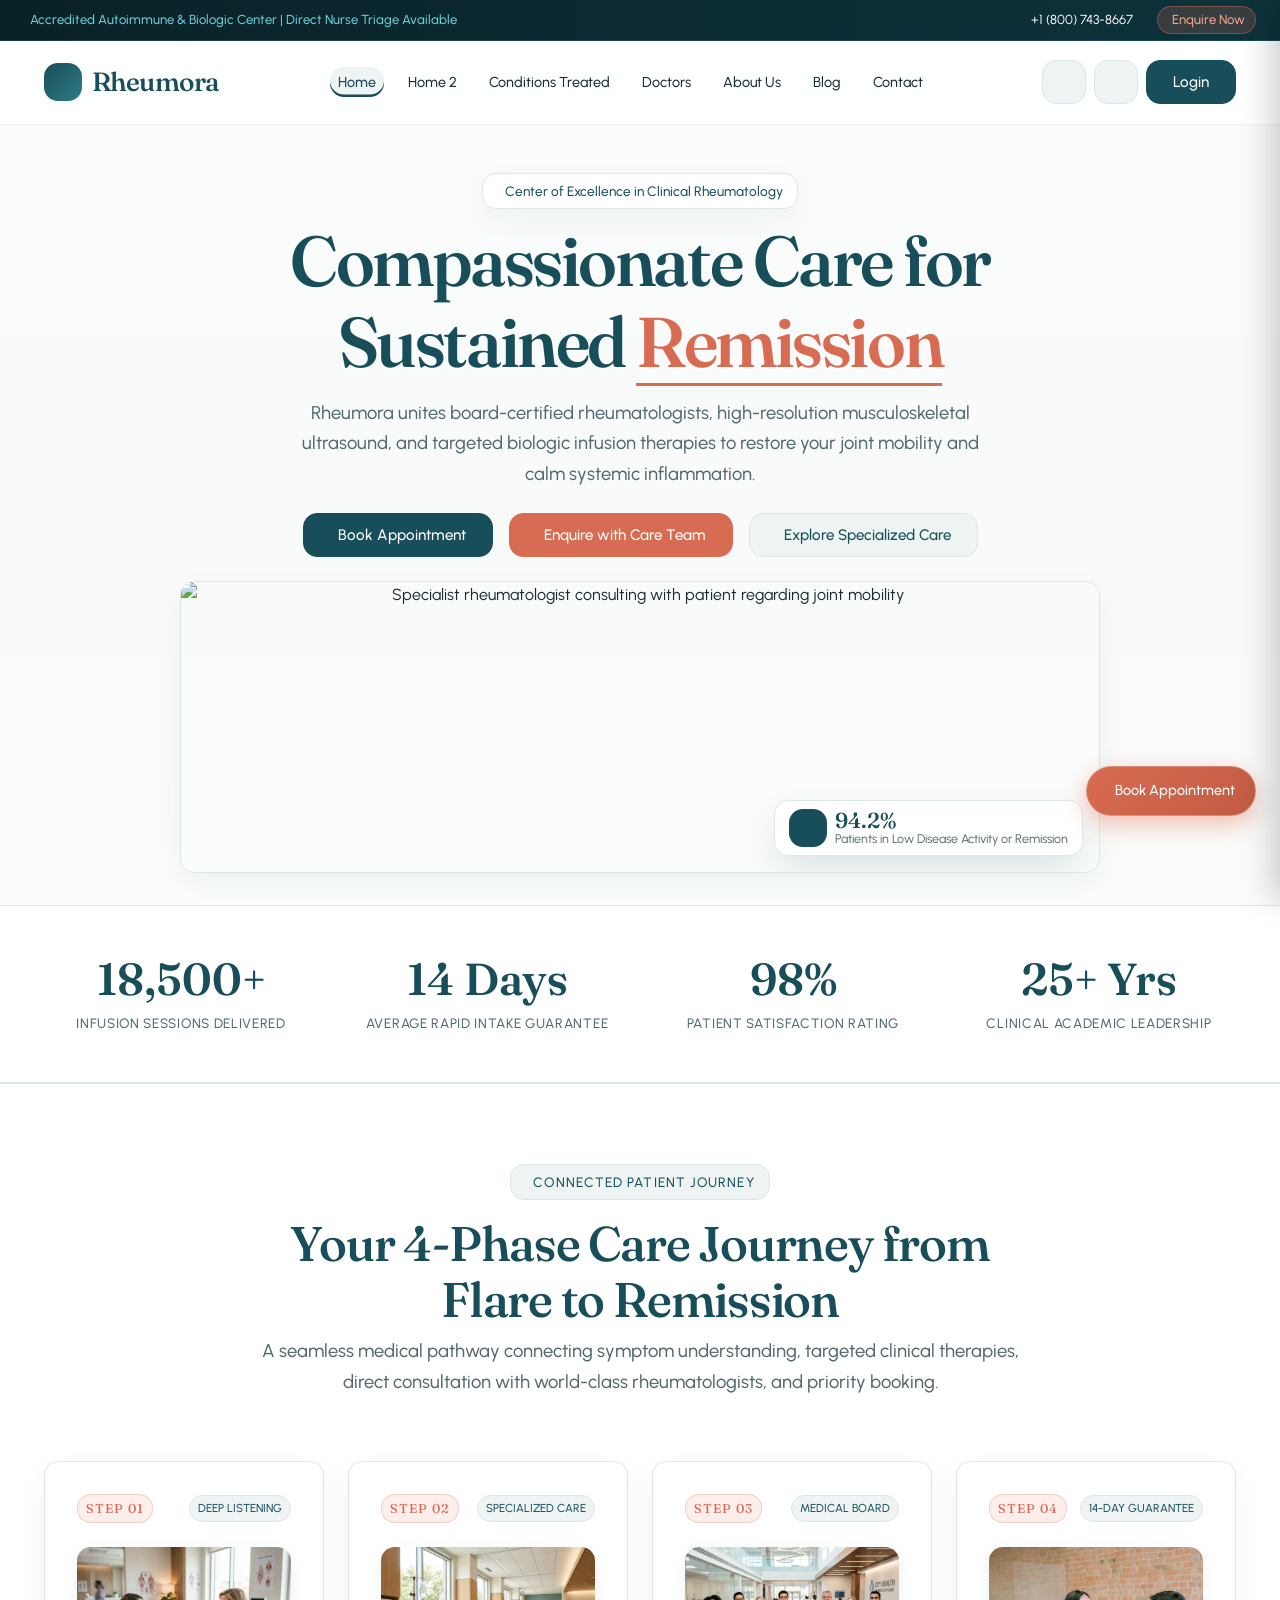
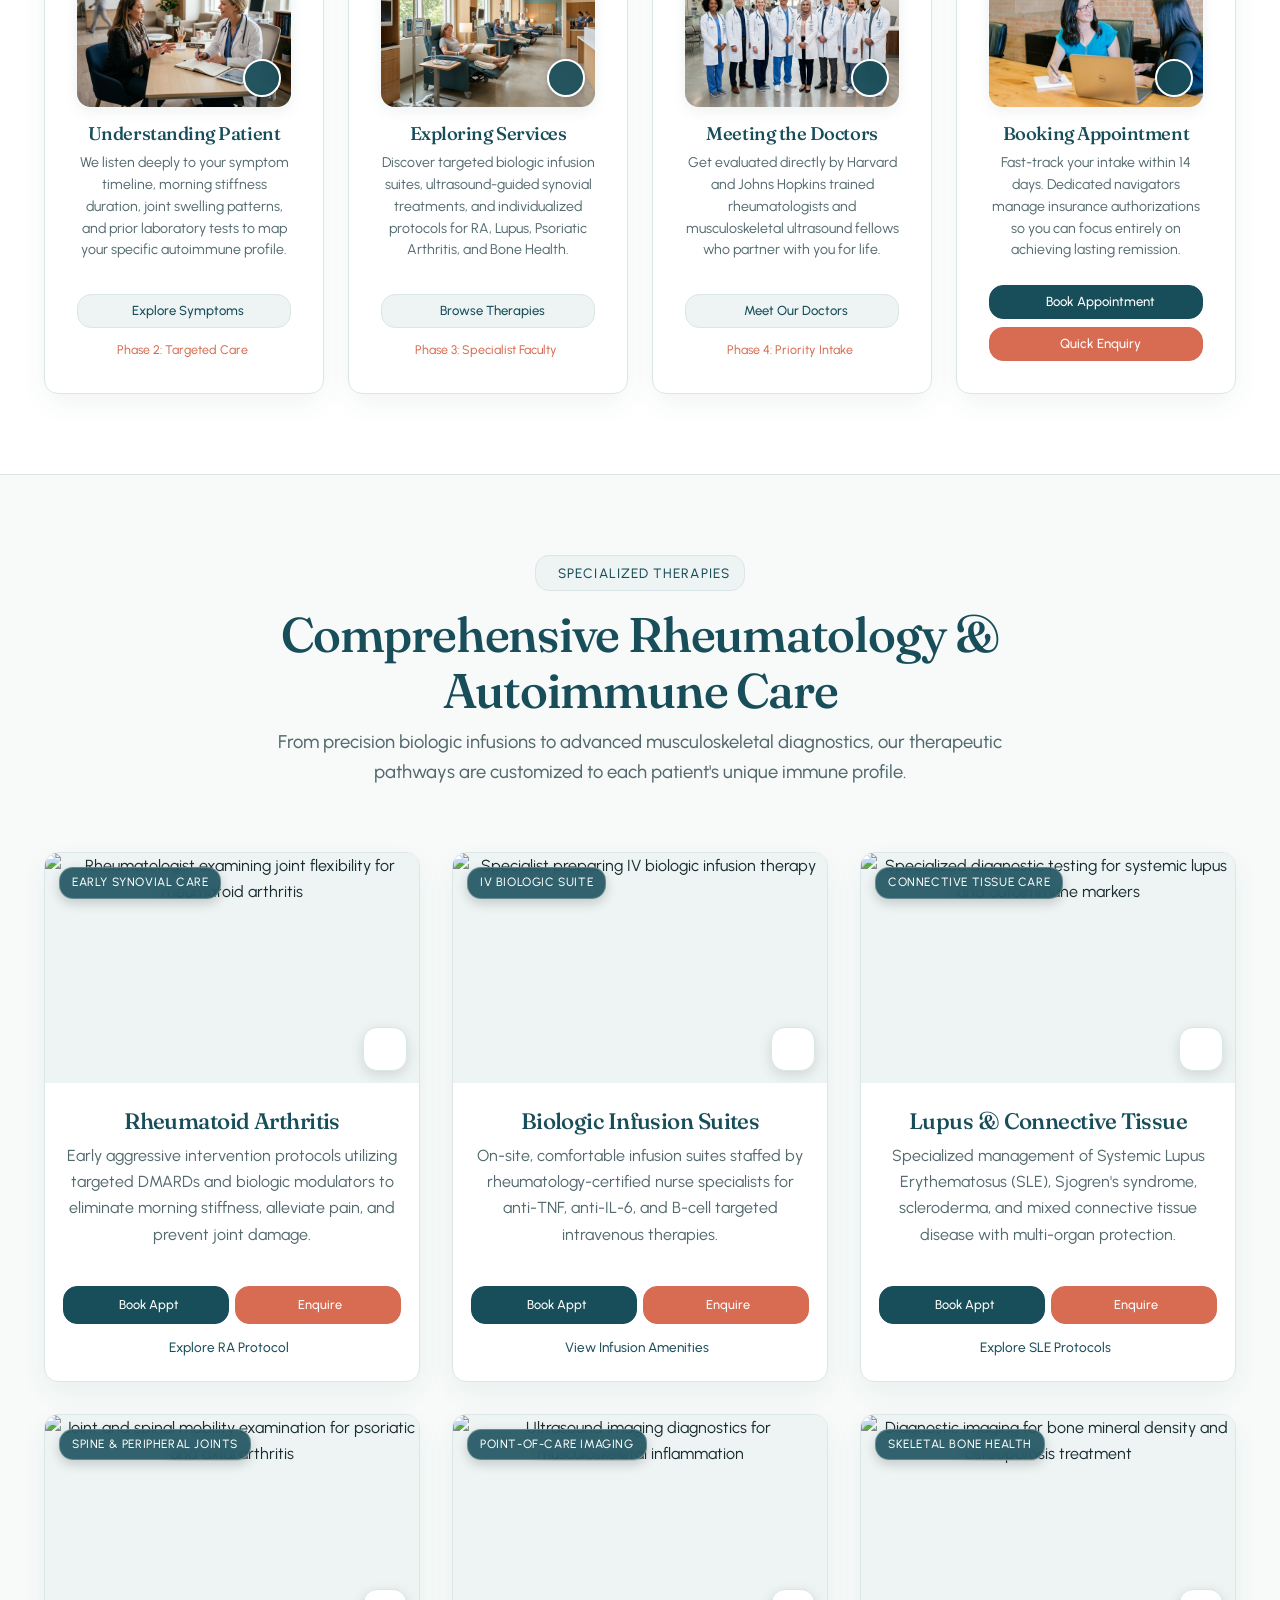
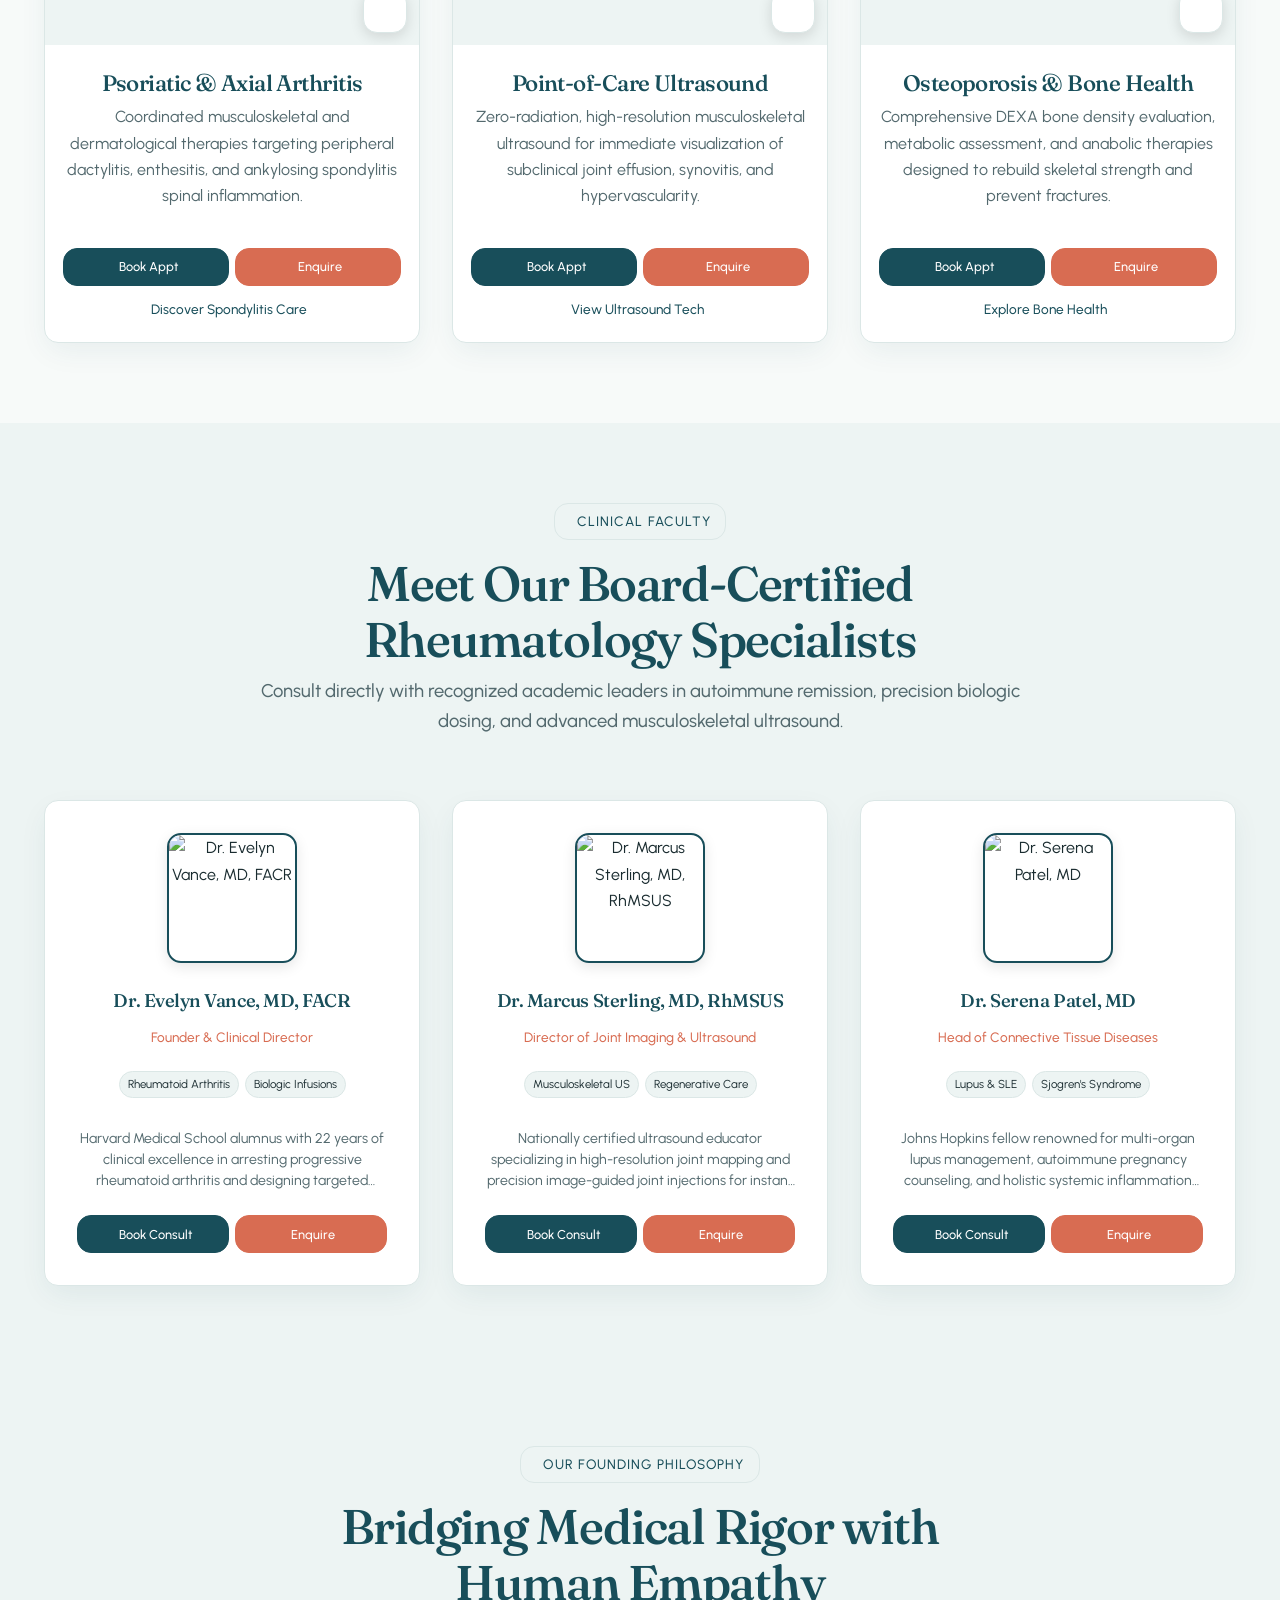
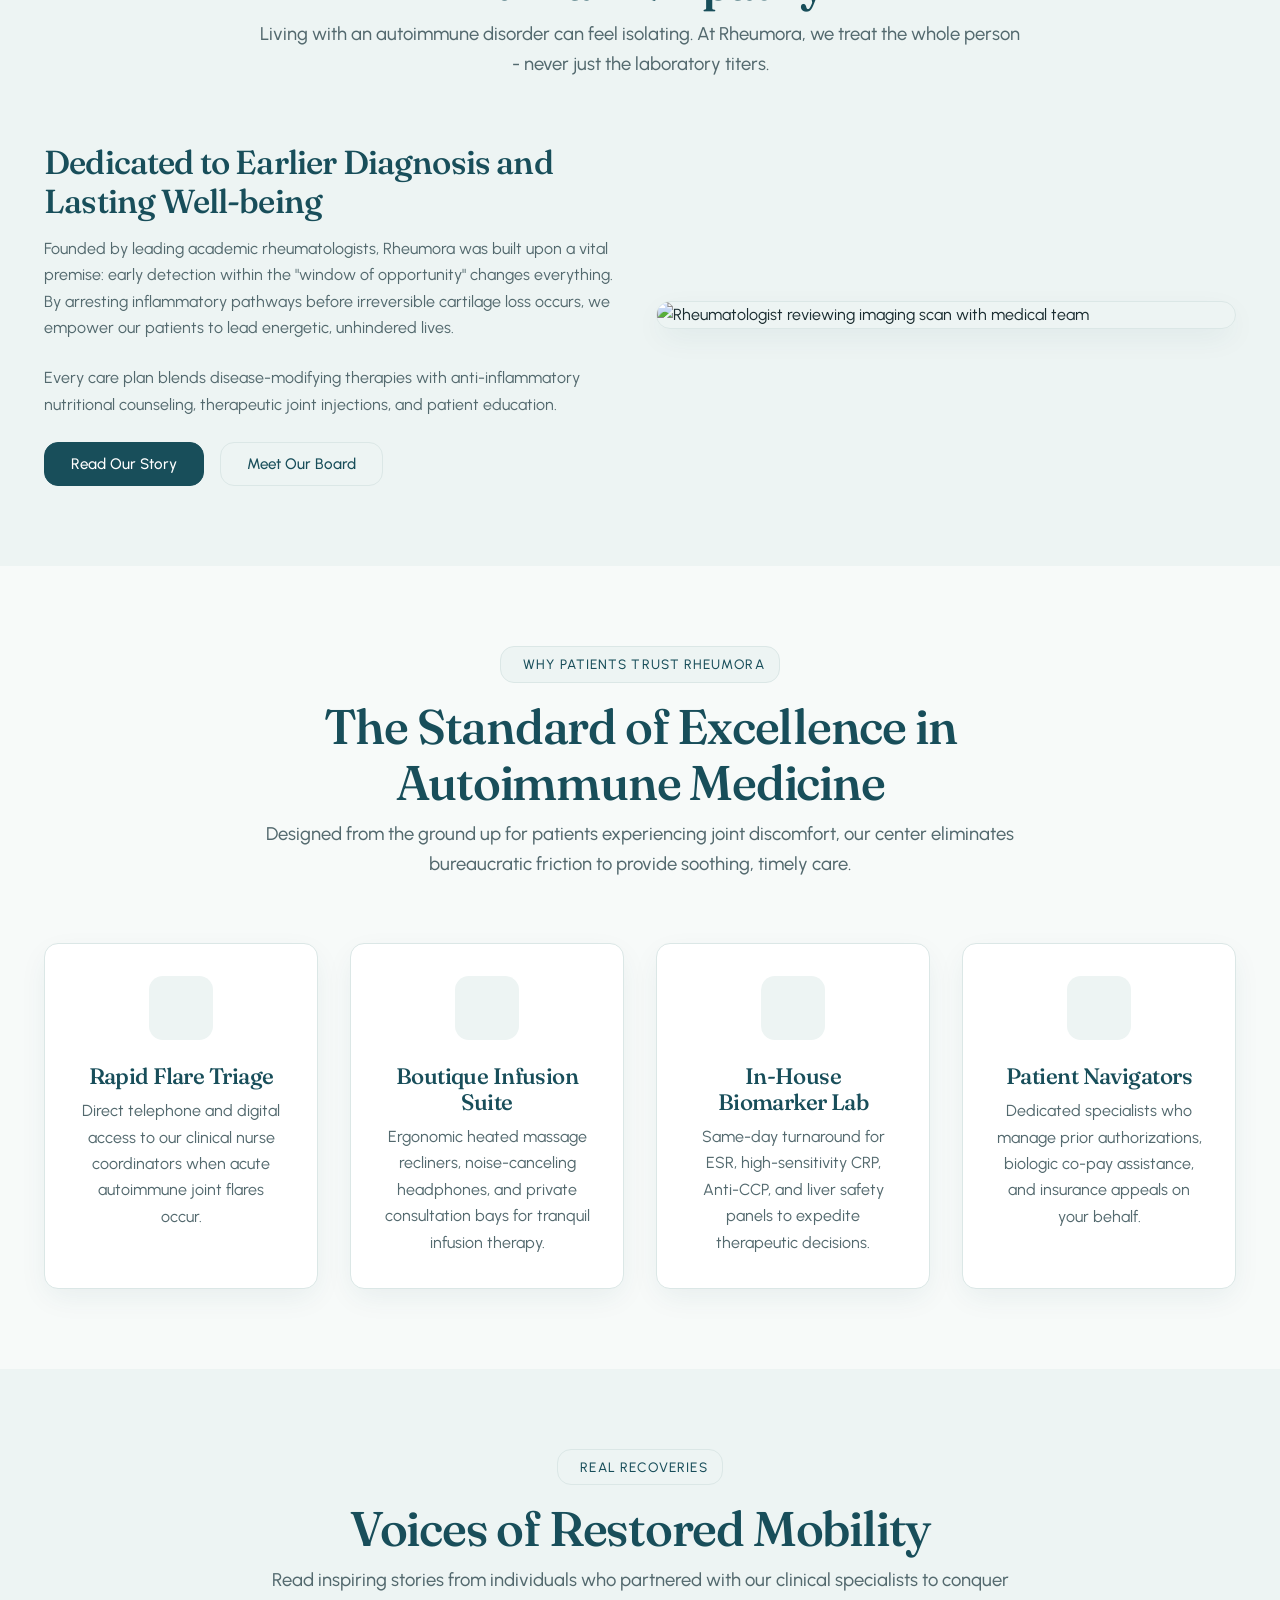
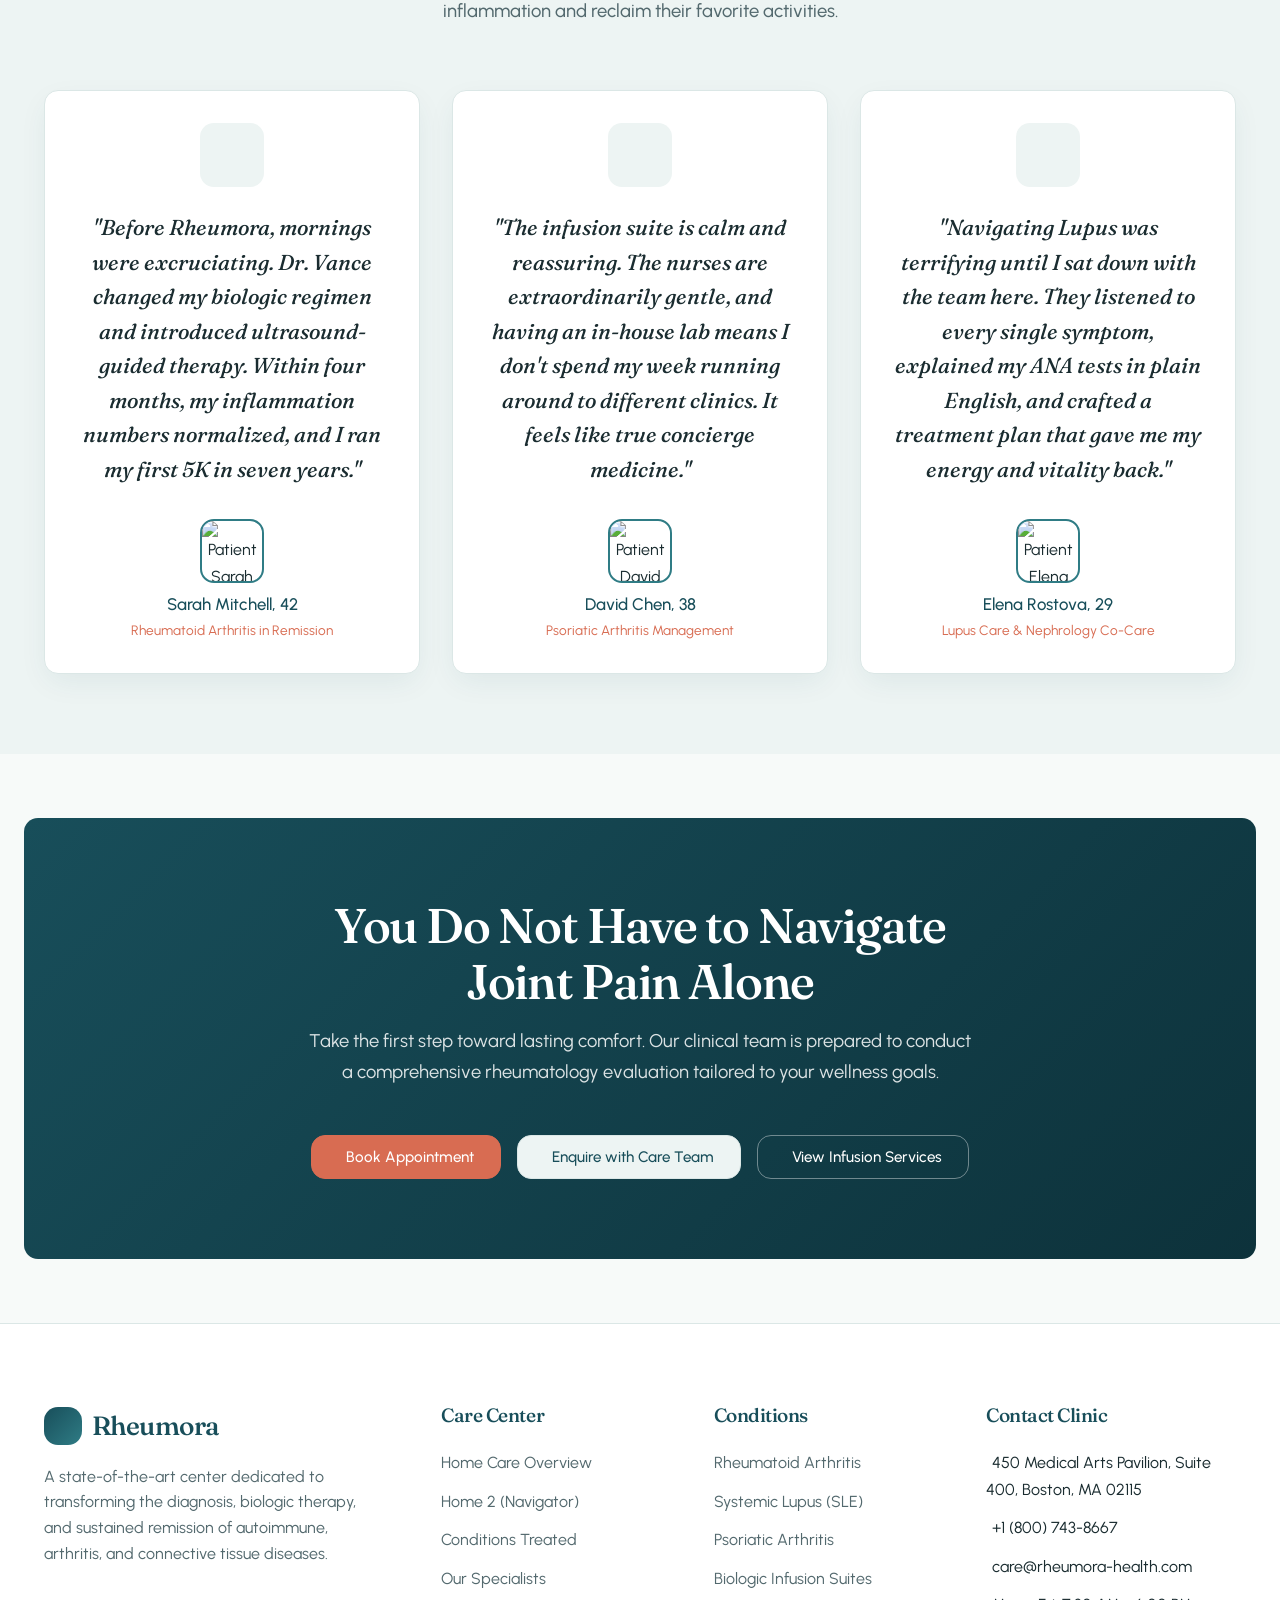
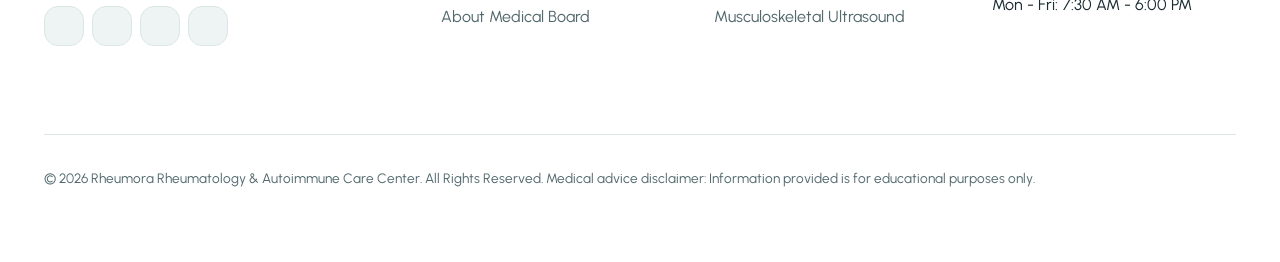
==== commit c328f359: "Fix responsive layout alignments, drawer floating CTA overlap, and card uniform sizing across device" ====
--- a/index.html
+++ b/index.html
@@ -380,7 +380,7 @@
                 <a href="contact.html" class="btn btn-primary"><i class="ph ph-calendar-check"></i> Book Appt</a>
                 <a href="contact.html#consultationForm" class="btn btn-accent"><i class="ph ph-chat-circle-dots"></i> Enquire</a>
               </div>
-              <a href="services.html#ra" style="display: inline-flex; align-items: center; gap: 5px; font-size: 0.85rem; color: var(--color-primary); margin-top: 10px; font-weight: var(--weight-label);">
+              <a href="services.html#ra" class="service-explore-link">
                 <span>Explore RA Protocol</span> <i class="ph ph-arrow-right"></i>
               </a>
             </div>
@@ -404,7 +404,7 @@
                 <a href="contact.html" class="btn btn-primary"><i class="ph ph-calendar-check"></i> Book Appt</a>
                 <a href="contact.html#consultationForm" class="btn btn-accent"><i class="ph ph-chat-circle-dots"></i> Enquire</a>
               </div>
-              <a href="services.html#infusion" style="display: inline-flex; align-items: center; gap: 5px; font-size: 0.85rem; color: var(--color-primary); margin-top: 10px; font-weight: var(--weight-label);">
+              <a href="services.html#infusion" class="service-explore-link">
                 <span>View Infusion Amenities</span> <i class="ph ph-arrow-right"></i>
               </a>
             </div>
@@ -428,7 +428,7 @@
                 <a href="contact.html" class="btn btn-primary"><i class="ph ph-calendar-check"></i> Book Appt</a>
                 <a href="contact.html#consultationForm" class="btn btn-accent"><i class="ph ph-chat-circle-dots"></i> Enquire</a>
               </div>
-              <a href="services.html#lupus" style="display: inline-flex; align-items: center; gap: 5px; font-size: 0.85rem; color: var(--color-primary); margin-top: 10px; font-weight: var(--weight-label);">
+              <a href="services.html#lupus" class="service-explore-link">
                 <span>Explore SLE Protocols</span> <i class="ph ph-arrow-right"></i>
               </a>
             </div>
@@ -452,7 +452,7 @@
                 <a href="contact.html" class="btn btn-primary"><i class="ph ph-calendar-check"></i> Book Appt</a>
                 <a href="contact.html#consultationForm" class="btn btn-accent"><i class="ph ph-chat-circle-dots"></i> Enquire</a>
               </div>
-              <a href="services.html#psa" style="display: inline-flex; align-items: center; gap: 5px; font-size: 0.85rem; color: var(--color-primary); margin-top: 10px; font-weight: var(--weight-label);">
+              <a href="services.html#psa" class="service-explore-link">
                 <span>Discover Spondylitis Care</span> <i class="ph ph-arrow-right"></i>
               </a>
             </div>
@@ -476,7 +476,7 @@
                 <a href="contact.html" class="btn btn-primary"><i class="ph ph-calendar-check"></i> Book Appt</a>
                 <a href="contact.html#consultationForm" class="btn btn-accent"><i class="ph ph-chat-circle-dots"></i> Enquire</a>
               </div>
-              <a href="services.html#ultrasound" style="display: inline-flex; align-items: center; gap: 5px; font-size: 0.85rem; color: var(--color-primary); margin-top: 10px; font-weight: var(--weight-label);">
+              <a href="services.html#ultrasound" class="service-explore-link">
                 <span>View Ultrasound Tech</span> <i class="ph ph-arrow-right"></i>
               </a>
             </div>
@@ -500,7 +500,7 @@
                 <a href="contact.html" class="btn btn-primary"><i class="ph ph-calendar-check"></i> Book Appt</a>
                 <a href="contact.html#consultationForm" class="btn btn-accent"><i class="ph ph-chat-circle-dots"></i> Enquire</a>
               </div>
-              <a href="services.html#osteoporosis" style="display: inline-flex; align-items: center; gap: 5px; font-size: 0.85rem; color: var(--color-primary); margin-top: 10px; font-weight: var(--weight-label);">
+              <a href="services.html#osteoporosis" class="service-explore-link">
                 <span>Explore Bone Health</span> <i class="ph ph-arrow-right"></i>
               </a>
             </div>
@@ -606,7 +606,7 @@
               Every care plan blends disease-modifying therapies with anti-inflammatory nutritional counseling, therapeutic joint injections, and patient education.
             </p>
 
-            <div class="story-actions" style="display: flex; gap: 16px; margin-top: 24px; flex-wrap: wrap;">
+            <div class="story-actions">
               <a href="about.html" class="btn btn-primary">Read Our Story</a>
               <a href="contact.html" class="btn btn-secondary">Meet Our Board</a>
             </div>
--- a/assets/css/style.css
+++ b/assets/css/style.css
@@ -420,8 +420,16 @@
   color: #6ed0dc;
 }
 
+[data-theme="dark"] .service-explore-link {
+  color: #6ed0dc !important;
+}
+
+[data-theme="dark"] .service-explore-link:hover {
+  color: var(--color-accent) !important;
+}
+
 .service-card-body {
-  padding: var(--space-lg);
+  padding: 26px 18px 22px;
   display: flex;
   flex-direction: column;
   align-items: center;
@@ -689,35 +697,102 @@
   }
 }
 
-/* Card Button Group for Learn More & Enquire */
-.card-cta-group {
-  display: grid;
-  grid-template-columns: 1fr 1fr;
+/* Card Button Group for Learn More & Enquire (Desktop default > 1024px) */
+@media (min-width: 1025px) {
+  .card-cta-group {
+    display: grid;
+    grid-template-columns: repeat(2, minmax(0, 1fr));
+    gap: 6px;
+    width: 100%;
+    margin-top: 14px;
+    box-sizing: border-box;
+  }
+
+  .card-cta-group .btn {
+    padding: 8px 6px;
+    font-size: 0.80rem;
+    font-weight: var(--weight-btn);
+    width: 100%;
+    min-width: 0;
+    max-width: 100%;
+    height: 38px;
+    min-height: 38px;
+    max-height: 38px;
+    white-space: nowrap;
+    gap: 4px;
+    display: inline-flex;
+    align-items: center;
+    justify-content: center;
+    box-sizing: border-box;
+    border-radius: var(--radius-global);
+    text-overflow: ellipsis;
+    overflow: hidden;
+  }
+
+  .card-cta-group .btn i {
+    font-size: 0.92rem;
+    flex-shrink: 0;
+  }
+}
+
+.story-actions {
+  display: flex;
+  align-items: center;
+  gap: 16px;
+  margin-top: 24px;
+  flex-wrap: wrap;
+}
+
+/* Service Card Secondary Action Link (Explore Protocol) */
+.service-explore-link {
+  display: inline-flex;
+  align-items: center;
+  justify-content: center;
+  gap: 6px;
+  font-size: 0.85rem;
+  color: var(--color-primary);
+  margin-top: 12px;
+  font-weight: var(--weight-label);
+  text-decoration: none;
+  transition: var(--transition-smooth);
+}
+
+.service-explore-link i {
+  font-size: 0.85rem;
+  transition: transform 0.25s ease;
+}
+
+.service-explore-link:hover {
+  color: var(--color-accent);
+}
+
+.service-explore-link:hover i {
+  transform: translateX(4px);
+}
+
+[dir="rtl"] .service-explore-link:hover i {
+  transform: translateX(-4px);
+}
+
+/* Floating Quick Action CTA (Point 4: Visible on mobile and desktop) */
+.floating-book-widget {
+  position: fixed !important;
+  bottom: 84px;
+  right: 24px;
+  inset-inline-end: 24px;
+  z-index: 990 !important;
+  display: flex !important;
+  align-items: center;
   gap: 8px;
-  width: 100%;
-  margin-top: 14px;
-}
-
-.card-cta-group .btn {
-  padding: 8px 12px;
-  font-size: 0.85rem;
-  width: 100%;
-}
-
-/* Floating Quick Action CTA */
-.floating-book-widget {
-  position: fixed;
-  bottom: 24px;
-  inset-inline-end: 24px;
-  z-index: 990;
-  display: flex;
-  align-items: center;
-  gap: 8px;
+  visibility: visible;
+  opacity: 1;
+  transition: opacity 0.25s ease, visibility 0.25s ease, transform 0.25s ease;
 }
 
 .floating-book-btn {
-  display: inline-flex;
-  align-items: center;
+  display: inline-flex !important;
+  align-items: center;
+  justify-content: center;
   gap: 8px;
   background: linear-gradient(135deg, var(--color-accent), #c25b42);
   color: #ffffff !important;
@@ -727,7 +802,10 @@
   border-radius: 50px;
   box-shadow: 0 8px 24px rgba(224, 112, 85, 0.45);
   transition: var(--transition-smooth);
-  border: 1px solid rgba(255, 255, 255, 0.2);
+  border: 1px solid rgba(255, 255, 255, 0.25);
+  cursor: pointer;
+  text-decoration: none;
+  white-space: nowrap;
 }
 
 .floating-book-btn:hover {
@@ -736,14 +814,93 @@
   color: #ffffff !important;
 }
 
-@media (max-width: 600px) {
+@media (max-width: 768px) {
+  .floating-book-widget {
+    bottom: 80px !important;
+    right: 16px !important;
+    inset-inline-end: 16px !important;
+    z-index: 990 !important;
+    display: flex !important;
+  }
+  .floating-book-btn {
+    padding: 10px 16px !important;
+    font-size: 0.85rem !important;
+    gap: 6px !important;
+    border-radius: 50px !important;
+  }
   .floating-book-btn span {
-    display: none;
-  }
-  .floating-book-btn {
-    padding: 14px;
-    border-radius: 50%;
-  }
+    display: inline !important;
+  }
+  .back-to-top {
+    bottom: 20px !important;
+    right: 16px !important;
+    inset-inline-end: 16px !important;
+    width: 44px !important;
+    height: 44px !important;
+    z-index: 980 !important;
+  }
+}
+
+/* Hide floating elements when hamburger navigation drawer is open */
+body.drawer-open .floating-book-widget,
+body:has(.mobile-drawer.active) .floating-book-widget,
+.drawer-backdrop.active ~ .floating-book-widget,
+.mobile-drawer.active ~ .floating-book-widget,
+body.drawer-open .back-to-top,
+body:has(.mobile-drawer.active) .back-to-top,
+.drawer-backdrop.active ~ .back-to-top,
+.mobile-drawer.active ~ .back-to-top {
+  opacity: 0 !important;
+  visibility: hidden !important;
+  pointer-events: none !important;
+  transform: translateY(16px) !important;
+}
+
+/* Founder Story & Stats (about.html) */
+.founder-story-col {
+  text-align: start;
+}
+
+.founder-story-title {
+  font-size: var(--size-h4);
+  margin-bottom: 16px;
+  text-align: start;
+}
+
+.founder-story-desc {
+  text-align: start;
+  margin-bottom: 12px;
+}
+
+.founder-stats-row {
+  display: flex;
+  gap: 24px;
+  margin-top: 20px;
+}
+
+.founder-stat-item {
+  text-align: start;
+}
+
+.founder-stat-item:last-child {
+  border-inline-start: 1px solid var(--color-border);
+  padding-inline-start: 24px;
+}
+
+.founder-stat-num {
+  font-family: var(--font-heading);
+  font-size: 1.8rem;
+  font-weight: var(--weight-h2);
+  color: var(--color-primary);
+}
+
+[data-theme="dark"] .founder-stat-num {
+  color: #6ed0dc;
+}
+
+.founder-stat-label {
+  font-size: 0.85rem;
+  color: var(--color-text-muted);
 }
 
 .header-container {
@@ -971,7 +1128,7 @@
    10. STEP 11 — HERO ANIMATIONS & HERO SECTIONS
    -------------------------------------------------------------------------- */
 .hero {
-  padding-block: var(--space-3xl) var(--space-2xl);
+  padding-block: var(--space-xl) var(--space-lg);
   position: relative;
   overflow: hidden;
   background-color: var(--color-bg);
@@ -992,7 +1149,7 @@
 
 /* Home 2 Split Hero Section */
 .hero-split-section {
-  padding-block: var(--space-3xl) var(--space-2xl);
+  padding-block: var(--space-lg) var(--space-md);
   position: relative;
   overflow: hidden;
   border-bottom: 1px solid var(--color-border);
@@ -1126,7 +1283,7 @@
   display: inline-flex;
   align-items: center;
   gap: 8px;
-  padding: 8px 18px;
+  padding: 6px 14px;
   border-radius: var(--radius-global);
   background: var(--color-surface);
   box-shadow: var(--shadow-global);
@@ -1134,7 +1291,7 @@
   color: var(--color-primary);
   font-size: var(--size-caption);
   font-weight: var(--weight-label);
-  margin-bottom: var(--space-md);
+  margin-bottom: 12px;
   animation: pulseBadge 3s infinite ease-in-out;
 }
 
@@ -1157,7 +1314,7 @@
 }
 
 .hero-title {
-  margin-bottom: var(--space-md);
+  margin-bottom: 12px;
   color: var(--color-primary);
   text-shadow: 0 1px 2px rgba(255, 255, 255, 0.9);
 }
@@ -1175,7 +1332,7 @@
   color: var(--color-text-muted);
   max-width: 720px;
   margin-inline: auto;
-  margin-bottom: var(--space-xl);
+  margin-bottom: var(--space-md);
   text-shadow: 0 1px 2px rgba(255, 255, 255, 0.9);
 }
 
@@ -1190,23 +1347,23 @@
   justify-content: center;
   gap: var(--space-sm);
   flex-wrap: wrap;
-  margin-bottom: var(--space-2xl);
+  margin-bottom: var(--space-md);
 }
 
 .hero-image-wrapper {
-  margin-top: var(--space-lg);
+  margin-top: 0;
   border-radius: var(--radius-global);
   overflow: hidden;
   box-shadow: var(--shadow-global);
   border: 1px solid var(--color-border);
   position: relative;
-  max-width: 1100px;
+  max-width: 1040px;
   margin-inline: auto;
 }
 
 .hero-image-wrapper img {
   width: 100%;
-  height: 480px;
+  height: 290px;
   object-fit: cover;
   transition: transform 0.8s ease;
 }
@@ -1217,39 +1374,40 @@
 
 .floating-stat-card {
   position: absolute;
-  bottom: var(--space-lg);
-  right: var(--space-lg);
+  bottom: var(--space-sm);
+  right: var(--space-sm);
   background-color: var(--color-header-bg);
   backdrop-filter: blur(16px);
   -webkit-backdrop-filter: blur(16px);
-  padding: var(--space-md) var(--space-lg);
+  padding: 8px 14px;
   border-radius: var(--radius-global);
   box-shadow: var(--shadow-hover);
   border: 1px solid var(--color-border);
   display: flex;
   align-items: center;
-  gap: var(--space-sm);
+  gap: var(--space-xs);
   text-align: start;
 }
 
 .stat-icon {
-  width: 48px;
-  height: 48px;
+  width: 38px;
+  height: 38px;
   border-radius: var(--radius-global);
   background: var(--color-primary);
   color: #ffffff;
   display: flex;
   align-items: center;
   justify-content: center;
-  font-size: 1.5rem;
+  font-size: 1.25rem;
+  flex-shrink: 0;
 }
 
 .stat-number {
   font-family: var(--font-heading);
-  font-size: 1.6rem;
+  font-size: 1.35rem;
   font-weight: var(--weight-h2);
   color: var(--color-primary);
-  line-height: 1;
+  line-height: 1.1;
 }
 
 [data-theme="dark"] .stat-number {
@@ -1257,17 +1415,18 @@
 }
 
 .stat-label {
-  font-size: var(--size-caption);
+  font-size: 0.78rem;
   color: var(--color-text-muted);
+  line-height: 1.2;
 }
 
 /* Home 2 Hero (Split Editorial Layout) */
 .hero-split {
-  padding-block: var(--space-3xl);
+  padding-block: 0;
   display: grid;
-  grid-template-columns: 1fr 1fr;
-  align-items: center;
-  gap: var(--space-2xl);
+  grid-template-columns: 1.15fr 0.85fr;
+  align-items: center;
+  gap: var(--space-xl);
 }
 
 .hero-split-text {
@@ -1275,7 +1434,7 @@
   background: rgba(255, 255, 255, 0.82);
   backdrop-filter: blur(12px);
   -webkit-backdrop-filter: blur(12px);
-  padding: var(--space-xl);
+  padding: var(--space-lg);
   border-radius: var(--radius-global);
   border: 1px solid rgba(255, 255, 255, 0.7);
   box-shadow: 0 10px 30px rgba(24, 78, 90, 0.08);
@@ -1292,8 +1451,13 @@
   text-align: start;
 }
 
+.hero-split-text .hero-lead {
+  margin-bottom: 14px;
+}
+
 .hero-split-text .hero-actions {
   justify-content: flex-start;
+  margin-bottom: 0;
 }
 
 .hero-split-visual {
@@ -1309,7 +1473,7 @@
 
 .hero-split-card img {
   width: 100%;
-  height: 520px;
+  height: 380px;
   object-fit: cover;
 }
 
@@ -1675,7 +1839,8 @@
   position: fixed;
   bottom: 24px;
   right: 24px;
-  z-index: 9999;
+  inset-inline-end: 24px;
+  z-index: 980;
   width: 46px;
   height: 46px;
   border-radius: 50%;
@@ -2068,9 +2233,14 @@
    -------------------------------------------------------------------------- */
 .blog-card {
   text-align: start;
-  align-items: stretch;
+  align-items: stretch !important;
   padding: 0;
   overflow: hidden;
+  display: flex !important;
+  flex-direction: column !important;
+  height: 100% !important;
+  min-height: 520px !important;
+  box-sizing: border-box;
 }
 
 .blog-thumb {
@@ -2078,6 +2248,7 @@
   width: 100%;
   object-fit: cover;
   transition: transform 0.5s ease;
+  flex-shrink: 0;
 }
 
 .blog-card:hover .blog-thumb {
@@ -2086,9 +2257,11 @@
 
 .blog-card-body {
   padding: var(--space-lg);
-  display: flex;
-  flex-direction: column;
-  flex-grow: 1;
+  display: flex !important;
+  flex-direction: column !important;
+  flex-grow: 1 !important;
+  width: 100% !important;
+  box-sizing: border-box !important;
 }
 
 .blog-meta-row {
@@ -2098,6 +2271,8 @@
   font-size: var(--size-caption);
   color: var(--color-text-muted);
   margin-bottom: var(--space-xs);
+  min-height: 22px;
+  flex-shrink: 0;
 }
 
 .blog-category-badge {
@@ -2107,25 +2282,137 @@
 
 .blog-card-title {
   font-family: var(--font-heading);
-  font-size: 1.35rem;
+  font-size: 1.25rem;
   font-weight: var(--weight-h3);
   color: var(--color-primary);
   margin-bottom: var(--space-xs);
-  line-height: 1.3;
+  line-height: 1.35;
+  min-height: 3.4em;
+  display: -webkit-box;
+  -webkit-line-clamp: 2;
+  -webkit-box-orient: vertical;
+  overflow: hidden;
+  text-align: start;
 }
 
 [data-theme="dark"] .blog-card-title {
   color: #eaf1f1;
 }
 
+.blog-card .card-text {
+  font-size: 0.92rem;
+  line-height: 1.55;
+  color: var(--color-text);
+  min-height: 4.8em;
+  display: -webkit-box;
+  -webkit-line-clamp: 3;
+  -webkit-box-orient: vertical;
+  overflow: hidden;
+  margin-bottom: var(--space-md);
+  text-align: start;
+}
+
+.blog-card-footer {
+  display: flex !important;
+  align-items: center !important;
+  justify-content: space-between !important;
+  margin-top: auto !important;
+  padding-top: 16px !important;
+  border-top: 1px solid var(--color-border) !important;
+  width: 100% !important;
+  box-sizing: border-box !important;
+  flex-shrink: 0;
+}
+
+.blog-card-author {
+  font-size: 0.85rem;
+  font-weight: var(--weight-bold-inline);
+  color: var(--color-text);
+}
+
 .blog-read-more {
   color: var(--color-primary);
   font-weight: var(--weight-btn);
   font-size: 0.9rem;
+  display: inline-flex;
+  align-items: center;
+  gap: 4px;
+  text-decoration: none;
 }
 
 [data-theme="dark"] .blog-read-more {
   color: #6ed0dc;
+}
+
+/* Clinical Author Bio Card (blog-single.html) */
+.author-bio-card {
+  background-color: var(--color-surface-soft);
+  border-radius: var(--radius-global);
+  border: 1px solid var(--color-border);
+  padding: var(--space-lg);
+  margin-top: var(--space-2xl);
+  display: flex;
+  gap: 20px;
+  align-items: center;
+  box-sizing: border-box;
+  width: 100%;
+  min-height: 130px;
+  transition: var(--transition-smooth);
+}
+
+.author-bio-avatar {
+  width: 84px;
+  height: 84px;
+  min-width: 84px;
+  border-radius: var(--radius-global);
+  object-fit: cover;
+  border: 2px solid var(--color-primary);
+  box-shadow: 0 4px 12px rgba(0, 0, 0, 0.1);
+  flex-shrink: 0;
+}
+
+.author-bio-content {
+  flex-grow: 1;
+}
+
+.author-bio-title {
+  font-family: var(--font-heading);
+  font-size: 1.15rem;
+  font-weight: var(--weight-h3);
+  color: var(--color-primary);
+  margin-bottom: 6px;
+}
+
+[data-theme="dark"] .author-bio-title {
+  color: #6ed0dc;
+}
+
+.author-bio-text {
+  font-size: 0.9rem;
+  color: var(--color-text);
+  line-height: 1.55;
+  margin-bottom: 0;
+}
+
+@media (max-width: 640px) {
+  .author-bio-card {
+    flex-direction: column;
+    text-align: center;
+    padding: var(--space-lg);
+    gap: 14px;
+  }
+  .author-bio-avatar {
+    width: 80px;
+    height: 80px;
+    min-width: 80px;
+    margin-inline: auto;
+  }
+  .author-bio-title {
+    text-align: center;
+  }
+  .author-bio-text {
+    text-align: center;
+  }
 }
 
 .blog-article {
@@ -2431,7 +2718,7 @@
   .header-actions .rtl-toggle-btn,
   .header-actions .theme-toggle-btn,
   .header-actions #desktopThemeToggle {
-    display: inline-flex !important;
+    display: none !important;
   }
 
   .hamburger-btn {
@@ -2442,8 +2729,12 @@
   .grid-2,
   .grid-3,
   .grid-4 {
-    grid-template-columns: repeat(2, 1fr);
+    grid-template-columns: repeat(2, minmax(0, 1fr)) !important;
     gap: var(--space-lg);
+  }
+
+  .grid > * {
+    min-width: 0 !important;
   }
 
   .stats-grid {
@@ -2567,23 +2858,52 @@
 
   /* 1 & 2. Button Containers Centered & Stacked */
   .hero-actions,
-  .cta-actions {
+  .cta-actions,
+  .story-actions,
+  .card-cta-group,
+  .doctor-card-cta-group,
+  .journey-step-action {
     display: flex !important;
     flex-direction: column !important;
     align-items: center !important;
     justify-content: center !important;
     width: 100% !important;
+    margin-inline: auto !important;
+  }
+
+  .hero-actions,
+  .cta-actions {
     gap: 12px !important;
-    margin-inline: auto !important;
+  }
+
+  .story-actions {
+    gap: 12px !important;
+    margin-top: 24px !important;
+  }
+
+  .card-cta-group,
+  .doctor-card-cta-group {
+    gap: 10px !important;
+    margin-top: 16px !important;
+  }
+
+  .journey-step-action {
+    gap: 10px !important;
+    margin-top: auto !important;
   }
 
   /* 2. BUTTONS: EXACT SAME UNIFORM SIZE IN TAB AND MOBILE VIEW */
   .btn:not(.btn-icon-square):not(.hamburger-btn):not(.drawer-close-btn):not(.auth-submit-btn),
   .hero-actions .btn,
   .cta-actions .btn,
+  .story-actions .btn,
   .service-card .btn,
   .card:not(.auth-card) .btn,
   .team-card .btn,
+  .doctor-preview-card .btn,
+  .card-cta-group .btn,
+  .doctor-card-cta-group .btn,
+  .journey-step-action .btn,
   .navigator-panel-details .btn,
   form:not(.auth-form) .btn {
     width: 280px !important;
@@ -2603,6 +2923,45 @@
     text-align: center !important;
     white-space: nowrap !important;
   }
+
+  .service-explore-link {
+    margin-inline: auto !important;
+    text-align: center !important;
+    display: inline-flex !important;
+    justify-content: center !important;
+  }
+
+  .journey-next-indicator {
+    margin-inline: auto !important;
+    text-align: center !important;
+    display: inline-flex !important;
+    justify-content: center !important;
+  }
+
+  /* Interactive Joint Navigator Tabs Responsive Alignment */
+  .navigator-tabs {
+    display: flex !important;
+    flex-wrap: wrap !important;
+    justify-content: center !important;
+    align-items: center !important;
+    gap: 10px !important;
+    width: 100% !important;
+    margin-inline: auto !important;
+  }
+
+  /* Uniform Card Sizes on Tablet (<= 1024px) */
+  .blog-card {
+    height: 100% !important;
+    min-height: 500px !important;
+  }
+  .doctor-preview-card {
+    height: 100% !important;
+    min-height: 440px !important;
+  }
+  .team-card {
+    height: 100% !important;
+    min-height: 410px !important;
+  }
 }
 
 /* Mobile (max-width: 768px) */
@@ -2617,7 +2976,7 @@
   .grid-2,
   .grid-3,
   .grid-4 {
-    grid-template-columns: 1fr;
+    grid-template-columns: minmax(0, 1fr) !important;
   }
 
   .stats-grid {
@@ -2634,7 +2993,11 @@
   }
 
   .hero-image-wrapper img {
-    height: 280px;
+    height: 240px;
+  }
+
+  .hero-split-card img {
+    height: 260px;
   }
 
   .floating-stat-card {
@@ -2642,6 +3005,69 @@
     margin-top: var(--space-sm);
     justify-content: center;
   }
+
+  /* Point 8: In 768px in About page arrange the number center aligned */
+  .founder-story-col,
+  .founder-story-title,
+  .founder-story-desc {
+    text-align: center !important;
+  }
+
+  .founder-stats-row {
+    display: flex !important;
+    justify-content: center !important;
+    align-items: center !important;
+    gap: 32px !important;
+    margin-top: 24px !important;
+    margin-inline: auto !important;
+    text-align: center !important;
+    width: 100% !important;
+  }
+
+  .founder-stat-item {
+    display: flex !important;
+    flex-direction: column !important;
+    align-items: center !important;
+    justify-content: center !important;
+    text-align: center !important;
+  }
+
+  .founder-stat-item:last-child {
+    border-inline-start: 1px solid var(--color-border) !important;
+    padding-inline-start: 32px !important;
+  }
+
+  .founder-stat-num,
+  .founder-stat-label {
+    text-align: center !important;
+    margin-inline: auto !important;
+  }
+
+  /* Comparison table button scoping */
+  .comparison-table .btn {
+    width: auto !important;
+    min-width: 0 !important;
+    height: 38px !important;
+    min-height: 38px !important;
+    max-height: 38px !important;
+    padding: 8px 16px !important;
+    font-size: 0.85rem !important;
+    display: inline-flex !important;
+  }
+
+  /* Uniform Card Sizes on Mobile (<= 768px) */
+  .blog-card {
+    min-height: 470px !important;
+    width: 100% !important;
+  }
+  .doctor-preview-card {
+    min-height: 430px !important;
+    width: 100% !important;
+  }
+  .team-card {
+    min-height: 380px !important;
+    width: 100% !important;
+  }
 }
 
 /* Small Mobile (max-width: 360px) */
@@ -2657,7 +3083,11 @@
   }
 
   .hero-image-wrapper img {
-    height: 220px;
+    height: 190px;
+  }
+
+  .hero-split-card img {
+    height: 210px;
   }
 
   .card, .service-card, .feature-card, .team-card, .testimonial-card, .blog-card {
@@ -2679,17 +3109,35 @@
   .btn:not(.btn-icon-square):not(.hamburger-btn):not(.drawer-close-btn):not(.auth-submit-btn),
   .hero-actions .btn,
   .cta-actions .btn,
+  .story-actions .btn,
   .service-card .btn,
   .card:not(.auth-card) .btn,
+  .doctor-preview-card .btn,
+  .card-cta-group .btn,
+  .doctor-card-cta-group .btn,
+  .journey-step-action .btn,
   form:not(.auth-form) .btn {
-    width: 280px !important;
-    min-width: 280px !important;
-    max-width: 100% !important;
+    width: 100% !important;
+    max-width: 280px !important;
+    min-width: 0 !important;
     height: 50px !important;
     min-height: 50px !important;
     max-height: 50px !important;
-    padding: 12px 16px !important;
-    font-size: 0.92rem !important;
+    padding: 12px 14px !important;
+    font-size: 0.90rem !important;
+    margin-inline: auto !important;
+  }
+
+  .card-cta-group,
+  .doctor-card-cta-group,
+  .journey-step-action,
+  .story-actions {
+    display: flex !important;
+    flex-direction: column !important;
+    align-items: center !important;
+    justify-content: center !important;
+    width: 100% !important;
+    gap: 8px !important;
     margin-inline: auto !important;
   }
 }
@@ -2724,7 +3172,7 @@
   #siteHeader .header-actions .rtl-toggle-btn,
   #siteHeader .header-actions .theme-toggle-btn,
   #siteHeader .header-actions #desktopThemeToggle {
-    display: inline-flex !important;
+    display: none !important;
   }
 }
 
@@ -3372,13 +3820,15 @@
   border: 1px solid var(--color-border);
   border-radius: var(--radius-global);
   padding: var(--space-lg);
-  display: flex;
-  flex-direction: column;
-  align-items: center;
-  text-align: center;
+  display: flex !important;
+  flex-direction: column !important;
+  align-items: center !important;
+  text-align: center !important;
   box-shadow: var(--shadow-global);
   transition: var(--transition-smooth);
-  height: 100%;
+  height: 100% !important;
+  min-height: 440px !important;
+  box-sizing: border-box;
 }
 
 .doctor-preview-card:hover {
@@ -3396,6 +3846,7 @@
   border: 2px solid var(--color-primary);
   box-shadow: 0 4px 14px rgba(0, 0, 0, 0.1);
   transition: var(--transition-smooth);
+  flex-shrink: 0;
 }
 
 .doctor-preview-card:hover .doctor-preview-avatar {
@@ -3410,6 +3861,10 @@
   color: var(--color-primary);
   margin-bottom: 4px;
   text-align: center;
+  min-height: 2.3em;
+  display: flex;
+  align-items: center;
+  justify-content: center;
 }
 
 [data-theme="dark"] .doctor-preview-name {
@@ -3422,14 +3877,20 @@
   font-weight: var(--weight-label);
   margin-bottom: 8px;
   text-align: center;
+  min-height: 1.6em;
+  display: flex;
+  align-items: center;
+  justify-content: center;
 }
 
 .doctor-preview-specialties {
   display: flex;
   flex-wrap: wrap;
   justify-content: center;
+  align-items: center;
   gap: 6px;
   margin-bottom: var(--space-sm);
+  min-height: 56px;
 }
 
 .doctor-tag {
@@ -3448,20 +3909,99 @@
   margin-bottom: var(--space-md);
   flex-grow: 1;
   text-align: center;
-}
-
-.doctor-card-cta-group {
-  display: grid;
-  grid-template-columns: 1fr 1fr;
-  gap: 8px;
-  width: 100%;
+  min-height: 4.5em;
+  display: -webkit-box;
+  -webkit-line-clamp: 3;
+  -webkit-box-orient: vertical;
+  overflow: hidden;
+}
+
+/* Team Specialist Cards (about.html) - Uniform equal sizing */
+.team-card {
+  display: flex !important;
+  flex-direction: column !important;
+  align-items: center !important;
+  text-align: center !important;
+  height: 100% !important;
+  min-height: 410px !important;
+  box-sizing: border-box;
+}
+
+.team-card img,
+.team-avatar {
+  width: 140px;
+  height: 140px;
+  border-radius: var(--radius-global);
+  object-fit: cover;
+  margin-bottom: 16px;
+  border: 2px solid var(--color-primary);
+  box-shadow: 0 4px 14px rgba(0, 0, 0, 0.1);
+  flex-shrink: 0;
+}
+
+.team-card .card-title {
+  margin-bottom: 4px;
+  min-height: 2.3em;
+  display: flex;
+  align-items: center;
+  justify-content: center;
+}
+
+.team-card span {
+  font-size: 0.85rem;
+  color: var(--color-accent);
+  font-weight: var(--weight-label);
+  margin-bottom: 12px;
+  min-height: 1.6em;
+  display: flex;
+  align-items: center;
+  justify-content: center;
+}
+
+.team-card .card-text {
+  min-height: 4.8em;
+  display: -webkit-box;
+  -webkit-line-clamp: 3;
+  -webkit-box-orient: vertical;
+  overflow: hidden;
   margin-top: auto;
 }
 
-.doctor-card-cta-group .btn {
-  padding: 8px 10px;
-  font-size: 0.82rem;
-  width: 100%;
+@media (min-width: 1025px) {
+  .doctor-card-cta-group {
+    display: grid;
+    grid-template-columns: repeat(2, minmax(0, 1fr));
+    gap: 6px;
+    width: 100%;
+    margin-top: auto;
+    box-sizing: border-box;
+  }
+
+  .doctor-card-cta-group .btn {
+    padding: 8px 6px;
+    font-size: 0.80rem;
+    font-weight: var(--weight-btn);
+    width: 100%;
+    min-width: 0;
+    max-width: 100%;
+    height: 38px;
+    min-height: 38px;
+    max-height: 38px;
+    white-space: nowrap;
+    gap: 4px;
+    display: inline-flex;
+    align-items: center;
+    justify-content: center;
+    box-sizing: border-box;
+    border-radius: var(--radius-global);
+    text-overflow: ellipsis;
+    overflow: hidden;
+  }
+
+  .doctor-card-cta-group .btn i {
+    font-size: 0.92rem;
+    flex-shrink: 0;
+  }
 }
 
 /* --------------------------------------------------------------------------
@@ -3625,6 +4165,7 @@
   line-height: 1.6;
   margin-bottom: var(--space-md);
   text-align: start;
+  min-height: 4.8em;
 }
 
 .doctor-detail-meta-grid {
--- a/assets/css/rtl.css
+++ b/assets/css/rtl.css
@@ -35,7 +35,7 @@
 [dir="rtl"] .floating-stat-card,
 body.rtl .floating-stat-card {
   right: auto;
-  left: var(--space-lg);
+  left: var(--space-sm);
   text-align: right;
 }
 
@@ -123,3 +123,18 @@
 body.rtl .footer-links a:hover {
   padding-inline-start: 4px;
 }
+
+/* Floating Quick Action CTA RTL Position */
+[dir="rtl"] .floating-book-widget,
+body.rtl .floating-book-widget {
+  right: auto;
+  left: 24px;
+}
+
+@media (max-width: 768px) {
+  [dir="rtl"] .floating-book-widget,
+  body.rtl .floating-book-widget {
+    right: auto !important;
+    left: 16px !important;
+  }
+}
